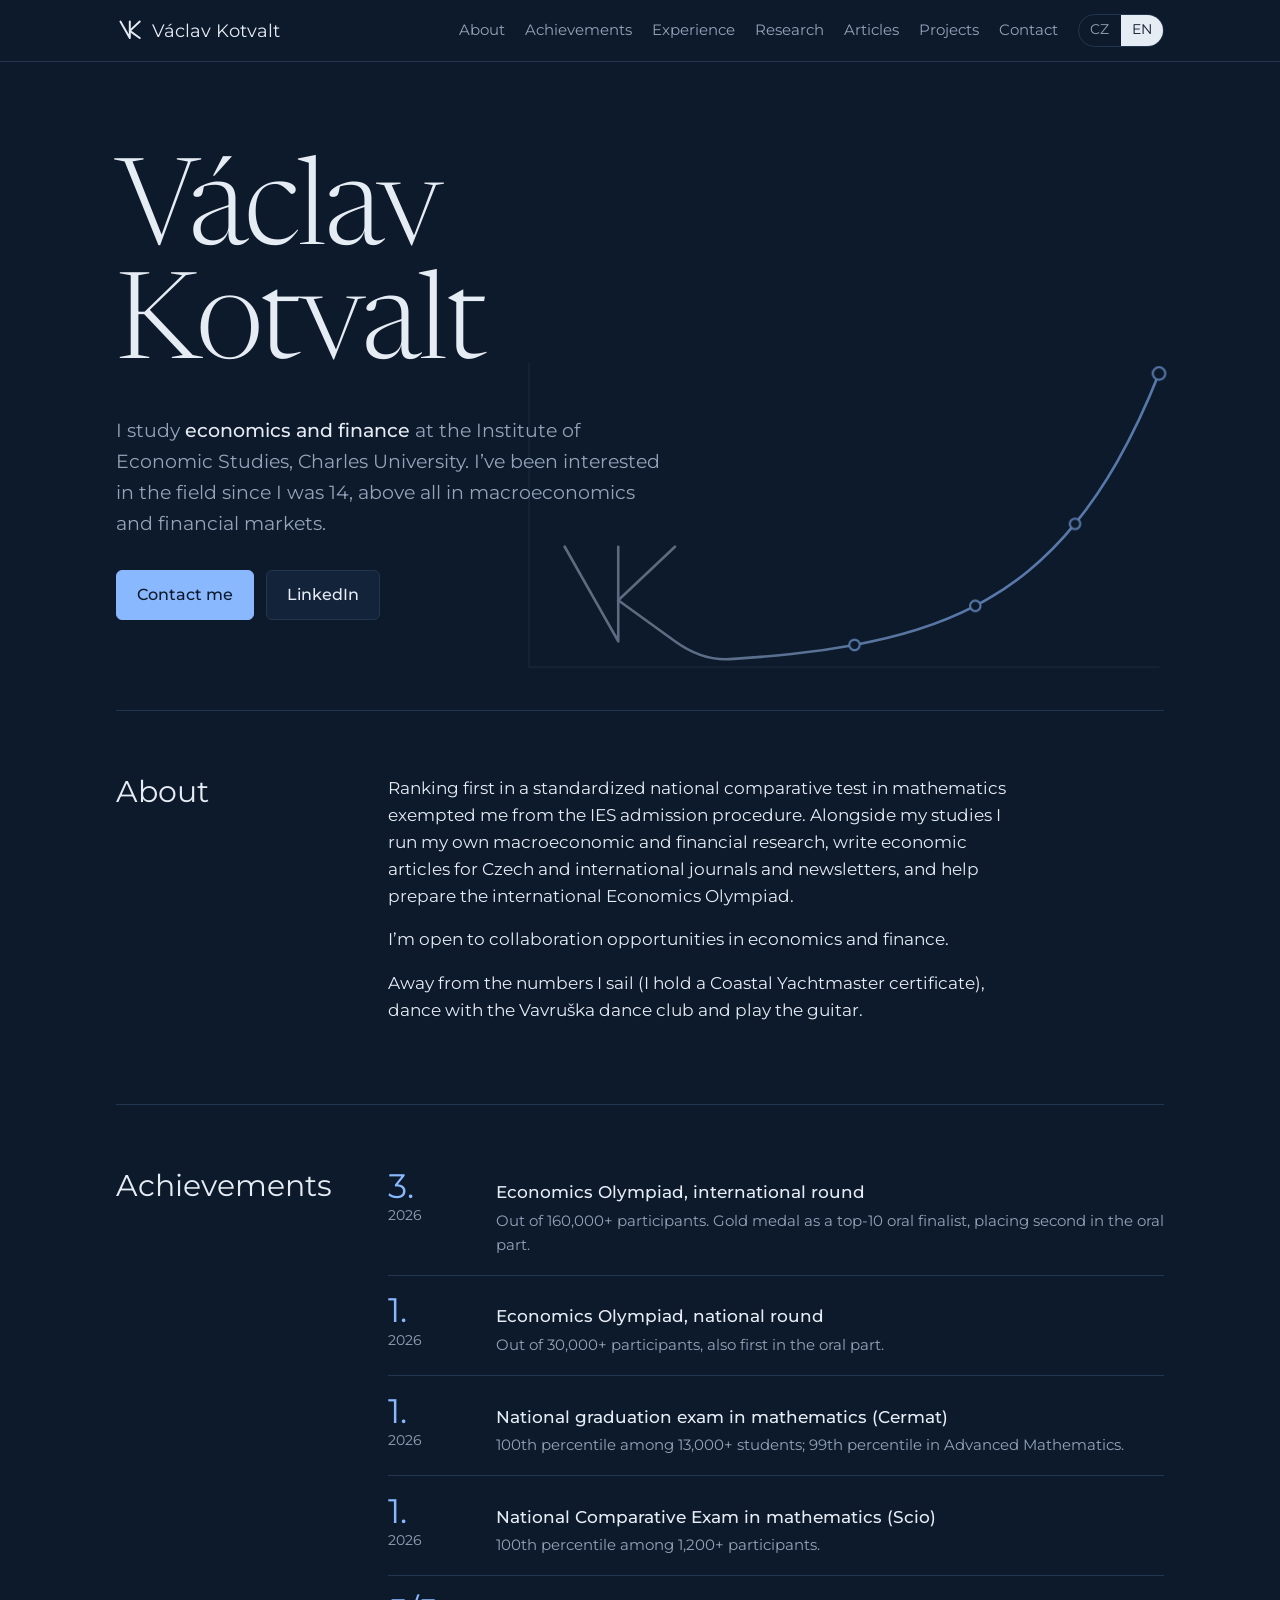
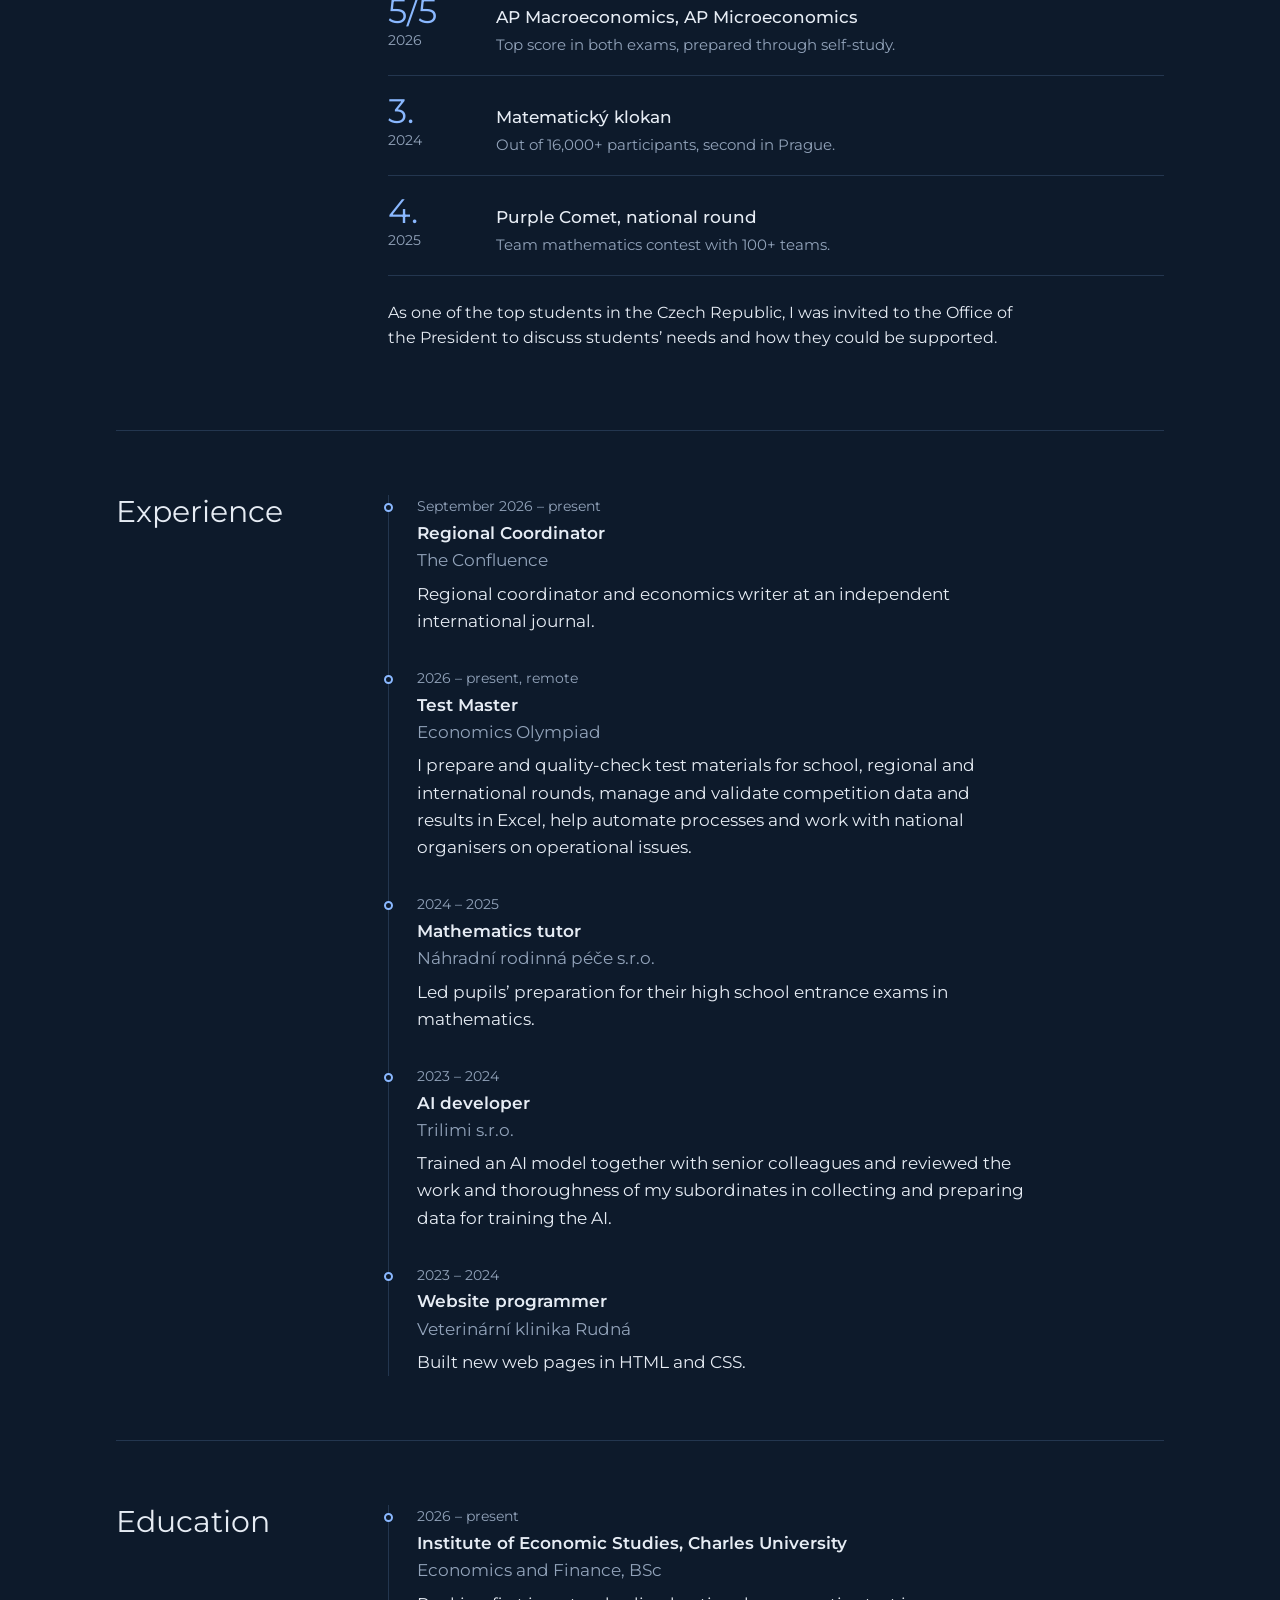
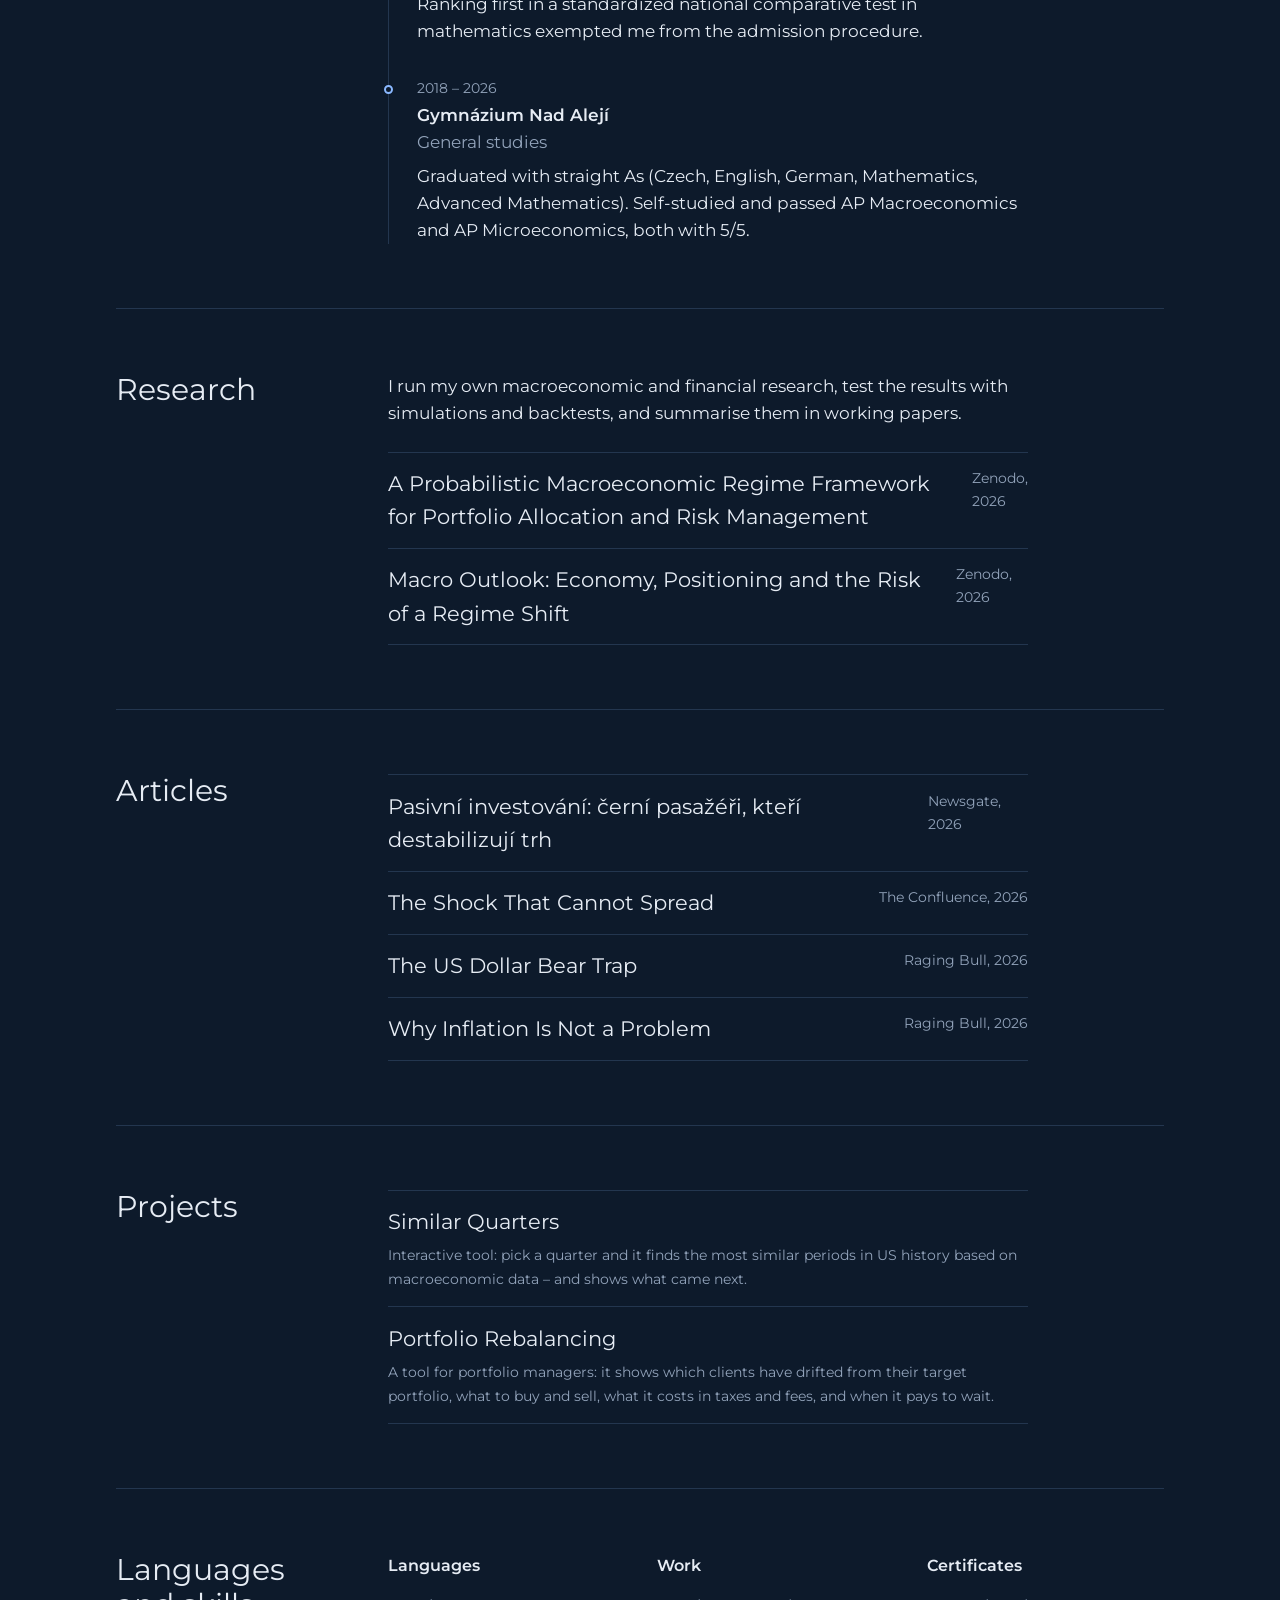
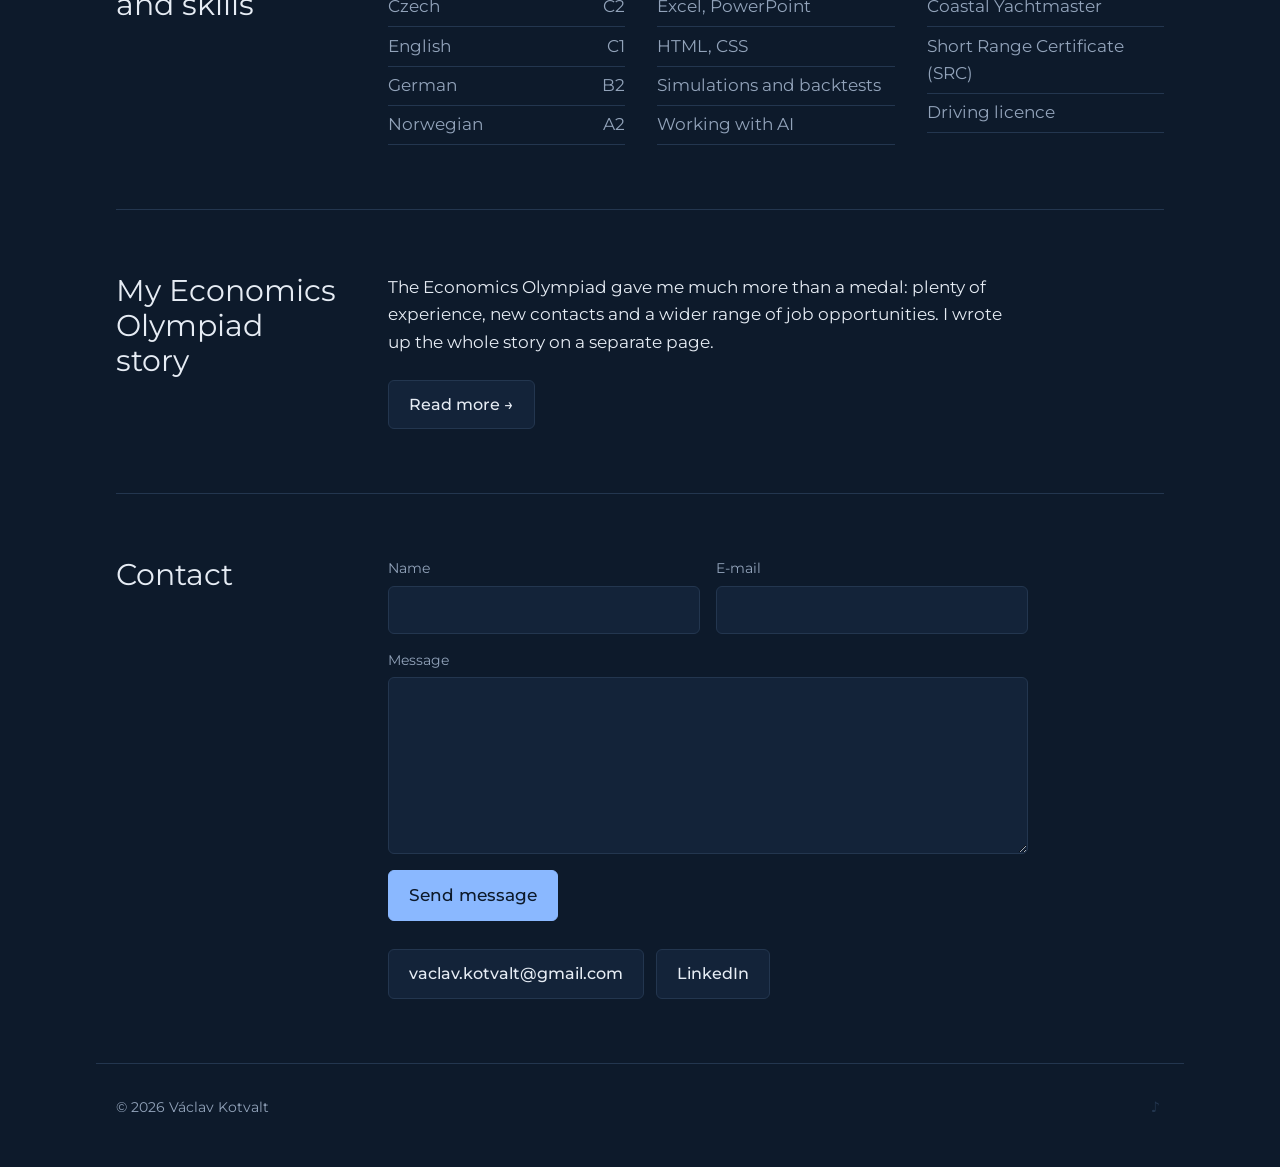
==== index.html @ 1c1028d6 "Kontakt: formulář reaguje i po automatickém vyplnění Skryté pole proti spamu prohlížeč vyplňoval spo" ====
<!DOCTYPE html>
<html lang="cs" data-lang="cs">
<head>
<meta charset="utf-8">
<meta name="viewport" content="width=device-width, initial-scale=1, viewport-fit=cover">
<title>Václav Kotvalt</title>
<meta name="description" content="Václav Kotvalt – student ekonomie a financí na IES FSV UK. Makroekonomie, finanční trhy, výzkum a články.">
<meta name="author" content="Václav Kotvalt">
<meta name="robots" content="index, follow">
<link rel="canonical" href="https://vaclavkotvalt.cz/">
<link rel="icon" href="/favicon.svg" type="image/svg+xml">
<link rel="icon" href="/favicon-32.png" type="image/png" sizes="32x32">
<link rel="icon" href="/favicon-48.png" type="image/png" sizes="48x48">
<link rel="icon" href="/favicon-192.png" type="image/png" sizes="192x192">
<link rel="apple-touch-icon" href="/apple-touch-icon.png">

<!-- Náhled při sdílení odkazu (LinkedIn, Messenger, WhatsApp…) -->
<meta property="og:type" content="profile">
<meta property="og:url" content="https://vaclavkotvalt.cz/">
<meta property="og:title" content="Václav Kotvalt">
<meta property="og:description" content="Student ekonomie a financí na IES FSV UK. Makroekonomie, finanční trhy, výzkum a články.">
<meta property="og:locale" content="cs_CZ">
<meta property="og:locale:alternate" content="en_US">
<meta property="profile:first_name" content="Václav">
<meta property="profile:last_name" content="Kotvalt">
<meta name="twitter:card" content="summary">

<!-- Strukturovaná data pro vyhledávače: kdo je autorem stránky -->
<script type="application/ld+json">
{
  "@context": "https://schema.org",
  "@type": "Person",
  "name": "Václav Kotvalt",
  "url": "https://vaclavkotvalt.cz/",
  "description": "Student of economics and finance at the Institute of Economic Studies, Charles University.",
  "email": "mailto:vaclav.kotvalt@gmail.com",
  "affiliation": {
    "@type": "CollegeOrUniversity",
    "name": "Charles University",
    "department": { "@type": "Organization", "name": "Institute of Economic Studies" }
  },
  "knowsAbout": ["Macroeconomics", "Financial markets", "Economics"],
  "knowsLanguage": ["cs", "en", "de", "no"],
  "sameAs": [
    "https://www.linkedin.com/in/vaclavkotvalt"
  ]
}
</script>
<link rel="preconnect" href="https://fonts.googleapis.com">
<link rel="preconnect" href="https://fonts.gstatic.com" crossorigin>
<link href="https://fonts.googleapis.com/css2?family=Newsreader:opsz,wght@6..72,300;6..72,400&family=Montserrat:wght@300;400;500;600&display=swap" rel="stylesheet">
<style>
  :root {
    /* Písma: velké nadpisy stránek (h1) patkové, veškerý ostatní text Montserrat */
    --font-heading: "Newsreader", Georgia, serif;
    --font-text: "Montserrat", system-ui, -apple-system, "Segoe UI", Roboto, sans-serif;
    --bg: #0d1a2b;
    --surface: #132339;
    --line: #23364f;
    --text: #e6ecf4;
    --muted: #92a3ba;
    --accent: #8ab8ff;
    --accent-ink: #0d1a2b;
    --curve: #8ab8ff;
    color-scheme: dark;
    box-sizing: border-box;
    padding-top: env(safe-area-inset-top, 0px);
    padding-bottom: env(safe-area-inset-bottom, 0px);
  }
  @media (prefers-color-scheme: dark) {
    :root:not([data-theme="light"]) {
      --bg: #0d1a2b; --surface: #132339; --line: #23364f; --text: #e6ecf4;
      --muted: #92a3ba; --accent: #8ab8ff; --accent-ink: #0d1a2b; --curve: #8ab8ff;
      color-scheme: dark;
    }
  }
  :root[data-theme="dark"] {
    --bg: #0d1a2b; --surface: #132339; --line: #23364f; --text: #e6ecf4;
    --muted: #92a3ba; --accent: #8ab8ff; --accent-ink: #0d1a2b; --curve: #8ab8ff;
    color-scheme: dark;
  }
  :root[data-theme="light"] {
    --bg: #f3f6fa; --surface: #ffffff; --line: #d5dde8; --text: #13233a;
    --muted: #55667e; --accent: #1f56c4; --accent-ink: #ffffff; --curve: #1f56c4;
    color-scheme: light;
  }
  *, *::before, *::after { box-sizing: inherit; }
  html { scroll-behavior: smooth; scroll-padding-top: calc(env(safe-area-inset-top, 0px) + 4.5rem); }
  body {
    margin: 0;
    background: var(--bg);
    color: var(--text);
    font-family: var(--font-text);
    font-size: 1.0625rem;
    line-height: 1.6;
    -webkit-font-smoothing: antialiased;
  }
  body::before {
    content: ""; position: fixed; inset: 0 0 auto; height: env(safe-area-inset-top, 0px);
    z-index: 10; background: var(--bg);
  }
  a { color: var(--accent); text-underline-offset: 0.2em; }
  a:focus-visible, button:focus-visible { outline: 2px solid var(--accent); outline-offset: 3px; border-radius: 4px; }
  img, svg { max-width: 100%; }

  /* Jazyk */
  html[data-lang="cs"] .en, html[data-lang="en"] .cs { display: none !important; }

  /* Horní lišta */
  .bar {
    position: sticky; top: env(safe-area-inset-top, 0px); z-index: 5;
    background: var(--bg);
    border-bottom: 1px solid var(--line);
  }
  .bar-in {
    max-width: 68rem; margin: 0 auto; padding: 0.85rem 1.25rem;
    display: flex; align-items: center; justify-content: space-between; gap: 1rem;
  }
  .logo { width: 1.5em; height: 1.5em; flex: none; fill: none; stroke: currentColor; stroke-width: 7; stroke-linecap: round; stroke-linejoin: round; }
  .brand { display: inline-flex; align-items: center; gap: 0.55rem; }
  .mono-name { font-family: var(--font-text); font-size: 1.15rem; color: var(--text); text-decoration: none; }
  .bar nav { display: flex; gap: 1.25rem; align-items: center; }
  .bar nav a { color: var(--muted); text-decoration: none; font-size: 0.95rem; }
  .bar nav a:hover { color: var(--text); }
  .lang {
    display: inline-flex; border: 1px solid var(--line); border-radius: 999px; overflow: hidden;
  }
  .lang button {
    font: inherit; font-size: 0.85rem; padding: 0.3rem 0.7rem; border: 0; cursor: pointer;
    background: transparent; color: var(--muted);
  }
  .lang button[aria-pressed="true"] { background: var(--text); color: var(--bg); }
  @media (max-width: 960px) { .bar nav .navlink { display: none; } } /* jinak se lišta s celým jménem nevejde */

  main { max-width: 68rem; margin: 0 auto; padding: 0 1.25rem; }

  /* Úvod */
  .hero { position: relative; padding: 4.5rem 0 4rem; min-height: 72vh; display: flex; flex-direction: column; justify-content: center; }
  .hero svg.curve {
    position: absolute; right: -1rem; bottom: 2rem; width: min(42rem, 95%); height: auto;
    pointer-events: none; overflow: visible; opacity: 0.6; /* tlumeně, ať graf nepřebíjí text */
  }
  /* Logo VK se vykreslí tah po tahu, spodní noha „K“ pak pokračuje jako stoupající čára grafu */
  .curve path, .curve line { fill: none; stroke-linecap: round; stroke-linejoin: round; }
  .curve .grid { stroke: var(--line); stroke-width: 1; }
  /* mezera 2 (ne 1): jinak by kulaté zakončení nulové čárky ukázalo tečku na konci ještě nenakreslené čáry */
  .curve .mono, .curve .leg, .curve .run { stroke-width: 2.5; stroke-dasharray: 1 2; stroke-dashoffset: 1; }
  .curve .mono, .curve .leg { stroke: var(--muted); }
  .curve .run { stroke: url(#runGrad); }
  .curve .mono { animation: draw 0.9s 0.35s cubic-bezier(.5,0,.3,1) forwards; }
  .curve .leg { animation: draw 0.45s 1.05s cubic-bezier(.3,0,.4,1) forwards; } /* horní noha o kousek dřív než spodní */
  /* spodní noha K a čára grafu jsou jedna cesta kreslená stálou rychlostí */
  .curve .run { animation: draw 3.8s 1.4s linear forwards; }
  .curve .grid { opacity: 0; animation: fade 0.8s 0.1s ease forwards; }
  .curve circle { fill: var(--bg); stroke: var(--curve); stroke-width: 2; }
  .curve .pt { opacity: 0; animation: fade 0.4s forwards; }
  @keyframes draw { to { stroke-dashoffset: 0; } }
  @keyframes fade { to { opacity: 1; } }
  @media (max-width: 640px) {
    /* na telefonu pod tlačítka, ne za text */
    .hero svg.curve { position: relative; right: auto; bottom: auto; order: 1; width: 100%; margin-top: 2rem; }
  }
  @media (prefers-reduced-motion: reduce) {
    .curve .mono, .curve .leg, .curve .run { animation: none; stroke-dashoffset: 0; }
    .curve .grid, .curve .pt { animation: none; opacity: 1; }
    html { scroll-behavior: auto; }
  }
  h1 {
    position: relative;
    font-family: var(--font-heading); font-weight: 300;
    font-size: clamp(3.2rem, 11vw, 7.5rem); line-height: 0.95; letter-spacing: -0.02em;
    margin: 0 0 1.75rem;
  }
  .lead { position: relative; max-width: 34rem; font-size: 1.2rem; color: var(--muted); margin: 0 0 2rem; }
  .lead strong { color: var(--text); font-weight: 500; }
  .actions { position: relative; display: flex; flex-wrap: wrap; gap: 0.75rem; }
  .btn {
    display: inline-block; padding: 0.7rem 1.25rem; border-radius: 6px; text-decoration: none;
    font-weight: 500; font-size: 0.98rem; border: 1px solid var(--line); color: var(--text); background: var(--surface);
  }
  .btn.primary { background: var(--accent); color: var(--accent-ink); border-color: var(--accent); }

  /* Sekce */
  section.block { padding: 4rem 0; border-top: 1px solid var(--line); display: grid; gap: 1.5rem 3rem; grid-template-columns: 1fr; }
  @media (min-width: 860px) { section.block { grid-template-columns: 14rem 1fr; } }
  h2 { font-family: var(--font-text); font-weight: 400; font-size: 1.9rem; line-height: 1.15; margin: 0; }
  .prose { max-width: 40rem; }
  .prose p { margin: 0 0 1rem; }

  /* Úspěchy */
  .wins { list-style: none; margin: 0; padding: 0; }
  .wins li {
    display: grid; grid-template-columns: 5.5rem 1fr; gap: 1.25rem; padding: 1.1rem 0;
    border-bottom: 1px solid var(--line); align-items: baseline;
  }
  .wins li:first-child { padding-top: 0; }
  .place { font-family: var(--font-text); font-size: 2.1rem; line-height: 1; color: var(--accent); }
  .place small { font-size: 0.9rem; color: var(--muted); font-family: var(--font-text); display: block; margin-top: 0.35rem; }
  .what { font-weight: 500; }
  a.eo-link { color: inherit; text-decoration: none; }
  a.eo-link:hover { color: var(--accent); }
  .detail { color: var(--muted); font-size: 0.95rem; margin-top: 0.15rem; }
  .note { margin-top: 1.5rem; color: var(--text); font-size: 0.98rem; max-width: 40rem; }

  /* Časová osa */
  .timeline { list-style: none; margin: 0; padding: 0; }
  .timeline li { position: relative; padding: 0 0 2rem 1.75rem; border-left: 1px solid var(--line); }
  .timeline li:last-child { padding-bottom: 0; }
  .timeline li::before {
    content: ""; position: absolute; left: -5px; top: 0.5rem; width: 9px; height: 9px; border-radius: 50%;
    background: var(--bg); border: 2px solid var(--accent);
  }
  .when { font-size: 0.9rem; color: var(--muted); }
  .role { font-weight: 600; margin: 0.1rem 0 0; }
  .org { color: var(--muted); margin: 0 0 0.4rem; }
  .timeline p.desc { margin: 0; max-width: 38rem; }

  /* Dovednosti */
  .cols { display: grid; gap: 2rem; grid-template-columns: repeat(auto-fit, minmax(14rem, 1fr)); }
  .cols h3 { font-size: 1rem; font-weight: 600; margin: 0 0 0.6rem; }
  .cols ul { list-style: none; margin: 0; padding: 0; }
  .cols li { padding: 0.35rem 0; border-bottom: 1px solid var(--line); display: flex; justify-content: space-between; gap: 1rem; }
  .cols li span:last-child { color: var(--muted); }

  /* Výzkum */
  .papers { list-style: none; margin: 0; padding: 0; max-width: 40rem; }
  .papers li { display: flex; justify-content: space-between; gap: 1rem; padding: 0.9rem 0; border-bottom: 1px solid var(--line); }
  .papers li:first-child { border-top: 1px solid var(--line); }
  .papers a { font-family: var(--font-text); font-size: 1.3rem; text-decoration: none; color: var(--text); }
  .papers a:hover { color: var(--accent); text-decoration: underline; }
  .papers li span:last-child { color: var(--muted); font-size: 0.9rem; }
  .papers li.proj { flex-direction: column; gap: 0.3rem; }
  .papers li.proj a span { color: inherit; font-size: inherit; }
  .papers .desc { margin: 0; color: var(--muted); font-size: 0.95rem; }

  /* Kontakt */
  .contact-big {
    font-family: var(--font-text); font-weight: 300;
    font-size: clamp(1.6rem, 6vw, 3rem); line-height: 1.1; margin: 0 0 1.5rem; word-break: break-word;
  }
  .contact-big a { color: var(--text); text-decoration-color: var(--accent); text-decoration-thickness: 2px; }
  .contact-form { max-width: 40rem; display: grid; gap: 1rem; margin: 0 0 1.75rem; }
  .contact-form .row2 { display: grid; gap: 1rem; grid-template-columns: 1fr; }
  @media (min-width: 640px) { .contact-form .row2 { grid-template-columns: 1fr 1fr; } }
  .contact-form label { display: flex; flex-direction: column; gap: 0.35rem; }
  .contact-form .lbl { font-size: 0.85rem; color: var(--muted); }
  .contact-form input, .contact-form textarea {
    font: inherit; font-size: 1rem; color: var(--text); background: var(--surface);
    border: 1px solid var(--line); border-radius: 6px; padding: 0.65rem 0.75rem; width: 100%;
    transition: border-color 0.2s ease;
  }
  .contact-form textarea { resize: vertical; min-height: 8rem; }
  .contact-form input:focus, .contact-form textarea:focus { outline: none; border-color: var(--accent); }
  .contact-form button { font: inherit; font-weight: 500; cursor: pointer; }
  .contact-form button:disabled { opacity: 0.6; cursor: default; }
  .form-foot { display: flex; flex-wrap: wrap; align-items: center; gap: 1rem; }
  .form-status { margin: 0; font-size: 0.95rem; color: var(--muted); }
  .form-status.ok { color: #7fd1a8; }
  .form-status.err { color: #f0a3a3; }
  .form-status a { color: inherit; }
  footer { max-width: 68rem; margin: 0 auto; padding: 2rem 1.25rem 3rem; color: var(--muted); font-size: 0.9rem; border-top: 1px solid var(--line); display: flex; justify-content: space-between; }
  /* Nenápadný odkaz na /hudba/ */
  footer .quiet { color: var(--line); text-decoration: none; padding: 0 0.25rem; }
</style>
</head>
<body>

<header class="bar">
  <div class="bar-in">
    <a class="mono-name brand" href="#top"><svg class="logo" viewBox="0 0 100 100" aria-hidden="true"><path d="M16 20 L50 80 L50 20"/><path d="M86 20 L50 54 L86 80"/></svg><span>Václav Kotvalt</span></a>
    <nav aria-label="Navigace">
      <a class="navlink" href="#o-mne"><span class="cs">O mně</span><span class="en">About</span></a>
      <a class="navlink" href="#uspechy"><span class="cs">Úspěchy</span><span class="en">Achievements</span></a>
      <a class="navlink" href="#zkusenosti"><span class="cs">Zkušenosti</span><span class="en">Experience</span></a>
      <a class="navlink" href="#vyzkum"><span class="cs">Výzkum</span><span class="en">Research</span></a>
      <a class="navlink" href="#clanky"><span class="cs">Články</span><span class="en">Articles</span></a>
      <a class="navlink" href="#projekty"><span class="cs">Projekty</span><span class="en">Projects</span></a>
      <a class="navlink" href="#kontakt"><span class="cs">Kontakt</span><span class="en">Contact</span></a>
      <div class="lang" role="group" aria-label="Jazyk / Language">
        <button type="button" data-set="cs" aria-pressed="true">CZ</button>
        <button type="button" data-set="en" aria-pressed="false">EN</button>
      </div>
    </nav>
  </div>
</header>

<main id="top">
  <section class="hero">
    <svg class="curve" viewBox="0 0 640 320" aria-hidden="true">
      <defs>
        <!-- čára plynule přechází z bílé barvy loga do modré -->
        <linearGradient id="runGrad" gradientUnits="userSpaceOnUse" x1="140" y1="0" x2="440" y2="0">
          <stop offset="0" style="stop-color: var(--muted)"/><stop offset="1" style="stop-color: var(--curve)"/>
        </linearGradient>
      </defs>
      <line class="grid" x1="20" y1="310" x2="620" y2="310"/>
      <line class="grid" x1="20" y1="20" x2="20" y2="310"/>
      <path class="mono" pathLength="1" d="M54 195 L105 285 L105 195"/>
      <path class="leg" pathLength="1" d="M105 246 L159 195"/>
      <path class="run" pathLength="1" d="M105 246 L159 285 C 174.3 296.1, 192.7 303.2, 211.6 302 C 231 300.8, 250.5 299.2, 270 297.1 C 290 295, 310 292.2, 330 288.5 C 350 284.9, 370 280.2, 390 273.9 C 408.3 268, 426.7 260.8, 445 251.3 C 461.7 242.6, 478.3 232.1, 495 218.5 C 510 206.2, 525 191.6, 540 173.2 C 553.3 156.9, 566.7 137.7, 580 114.4 C 593.3 91, 606.7 63.5, 620 30"/>
      <circle class="pt" cx="330" cy="288.5" r="5" style="animation-delay:2.81s"/>
      <circle class="pt" cx="445" cy="251.3" r="5" style="animation-delay:3.52s"/>
      <circle class="pt" cx="540" cy="173.2" r="5" style="animation-delay:4.24s"/>
      <circle class="pt" cx="620" cy="30" r="6" style="animation-delay:5.2s"/>
    </svg>

    <h1>Václav<br>Kotvalt</h1>
    <p class="lead">
      <span class="cs">Studuji <strong>ekonomii a finance</strong> na Institutu ekonomických studií Univerzity Karlovy. O tento obor se zajímám od svých 14 let, zejména o makroekonomii a finanční trhy.</span>
      <span class="en">I study <strong>economics and finance</strong> at the Institute of Economic Studies, Charles University. I’ve been interested in the field since I was 14, above all in macroeconomics and financial markets.</span>
    </p>
    <div class="actions">
      <a class="btn primary" href="#kontakt"><span class="cs">Napište mi</span><span class="en">Contact me</span></a>
      <a class="btn" href="https://www.linkedin.com/in/vaclavkotvalt" target="_blank" rel="noopener">LinkedIn</a>
    </div>
  </section>

  <section class="block" id="o-mne">
    <h2><span class="cs">O mně</span><span class="en">About</span></h2>
    <div class="prose">
      <p class="cs">Díky prvnímu místu ve standardizovaném srovnávacím testu z matematiky mi bylo na IES upuštěno od přijímacího řízení. Vedle studia dělám vlastní makroekonomický a finanční výzkum, píšu odborné články do českých i zahraničních časopisů a newsletterů a pomáhám připravovat mezinárodní Ekonomickou olympiádu.</p>
      <p class="cs">Jsem otevřený nabídkám spolupráce v oblasti ekonomie a financí.</p>
      <p class="cs">Mimo čísla jachtařím (mám kapitánský průkaz Coastal Yachtmaster), tancuji v tanečním klubu Vavruška a hraji na kytaru.</p>
      <p class="en">Ranking first in a standardized national comparative test in mathematics exempted me from the IES admission procedure. Alongside my studies I run my own macroeconomic and financial research, write economic articles for Czech and international journals and newsletters, and help prepare the international Economics Olympiad.</p>
      <p class="en">I’m open to collaboration opportunities in economics and finance.</p>
      <p class="en">Away from the numbers I sail (I hold a Coastal Yachtmaster certificate), dance with the Vavruška dance club and play the guitar.</p>
    </div>
  </section>

  <section class="block" id="uspechy">
    <h2><span class="cs">Úspěchy</span><span class="en">Achievements</span></h2>
    <div>
      <ul class="wins">
        <li>
          <div class="place">3.<small>2026</small></div>
          <div>
            <div class="what"><a class="eo-link" href="/olympiada/"><span class="cs">Ekonomická olympiáda, mezinárodní kolo</span><span class="en">Economics Olympiad, international round</span></a></div>
            <div class="detail"><span class="cs">Z více než 160 000 účastníků. Zlatá medaile mezi deseti nejlepšími v ústní části, kde jsem skončil druhý.</span><span class="en">Out of 160,000+ participants. Gold medal as a top-10 oral finalist, placing second in the oral part.</span></div>
          </div>
        </li>
        <li>
          <div class="place">1.<small>2026</small></div>
          <div>
            <div class="what"><a class="eo-link" href="/olympiada/"><span class="cs">Ekonomická olympiáda, národní kolo</span><span class="en">Economics Olympiad, national round</span></a></div>
            <div class="detail"><span class="cs">Z více než 30 000 účastníků, první místo i v ústní části.</span><span class="en">Out of 30,000+ participants, also first in the oral part.</span></div>
          </div>
        </li>
        <li>
          <div class="place">1.<small>2026</small></div>
          <div>
            <div class="what"><span class="cs">Maturita z matematiky (Cermat)</span><span class="en">National graduation exam in mathematics (Cermat)</span></div>
            <div class="detail"><span class="cs">100. percentil z více než 13 000 maturantů. Z Matematiky+ 99. percentil.</span><span class="en">100th percentile among 13,000+ students; 99th percentile in Advanced Mathematics.</span></div>
          </div>
        </li>
        <li>
          <div class="place">1.<small>2026</small></div>
          <div>
            <div class="what"><span class="cs">Národní srovnávací zkouška z matematiky (Scio)</span><span class="en">National Comparative Exam in mathematics (Scio)</span></div>
            <div class="detail"><span class="cs">100. percentil z více než 1 200 účastníků.</span><span class="en">100th percentile among 1,200+ participants.</span></div>
          </div>
        </li>
        <li>
          <div class="place">5/5<small>2026</small></div>
          <div>
            <div class="what">AP Macroeconomics, AP Microeconomics</div>
            <div class="detail"><span class="cs">Obě zkoušky s nejvyšším hodnocením, připravoval jsem se samostudiem.</span><span class="en">Top score in both exams, prepared through self-study.</span></div>
          </div>
        </li>
        <li>
          <div class="place">3.<small>2024</small></div>
          <div>
            <div class="what">Matematický klokan</div>
            <div class="detail"><span class="cs">Z více než 16 000 účastníků, druhé místo v Praze.</span><span class="en">Out of 16,000+ participants, second in Prague.</span></div>
          </div>
        </li>
        <li>
          <div class="place">4.<small>2025</small></div>
          <div>
            <div class="what"><span class="cs">Purple Comet, národní kolo</span><span class="en">Purple Comet, national round</span></div>
            <div class="detail"><span class="cs">Týmová matematická soutěž, přes 100 týmů.</span><span class="en">Team mathematics contest with 100+ teams.</span></div>
          </div>
        </li>
      </ul>
      <p class="note">
        <span class="cs">Jako jeden z nejlepších studentů v Česku jsem byl pozván do Kanceláře prezidenta republiky na diskusi o potřebách studentů a o tom, jak je podporovat.</span>
        <span class="en">As one of the top students in the Czech Republic, I was invited to the Office of the President to discuss students’ needs and how they could be supported.</span>
      </p>
    </div>
  </section>

  <section class="block" id="zkusenosti">
    <h2><span class="cs">Zkušenosti</span><span class="en">Experience</span></h2>
    <ol class="timeline">
      <li>
        <div class="when"><span class="cs">Září 2026 – dosud</span><span class="en">September 2026 – present</span></div>
        <p class="role">Regional Coordinator</p>
        <p class="org"><a class="eo-link" href="https://www.the-confluence.org/" target="_blank" rel="noopener">The Confluence</a></p>
        <p class="desc"><span class="cs">Regionální koordinátor a autor ekonomických článků v nezávislém mezinárodním časopise.</span><span class="en">Regional coordinator and economics writer at an independent international journal.</span></p>
      </li>
      <li>
        <div class="when"><span class="cs">2026 – dosud, na dálku</span><span class="en">2026 – present, remote</span></div>
        <p class="role"><a class="eo-link" href="/olympiada/">Test Master</a></p>
        <p class="org"><a class="eo-link" href="/olympiada/"><span class="cs">Ekonomická olympiáda</span><span class="en">Economics Olympiad</span></a></p>
        <p class="desc"><span class="cs">Připravuji a kontroluji soutěžní materiály pro školní, regionální i mezinárodní kola, spravuji a ověřuji data a výsledky v Excelu, pomáhám s automatizací procesů a řeším provozní otázky s národními organizátory.</span><span class="en">I prepare and quality-check test materials for school, regional and international rounds, manage and validate competition data and results in Excel, help automate processes and work with national organisers on operational issues.</span></p>
      </li>
      <li>
        <div class="when">2024 – 2025</div>
        <p class="role"><span class="cs">Lektor matematiky</span><span class="en">Mathematics tutor</span></p>
        <p class="org">Náhradní rodinná péče s.r.o.</p>
        <p class="desc"><span class="cs">Vedl jsem přípravu žáků na přijímací zkoušky z matematiky na střední školy.</span><span class="en">Led pupils’ preparation for their high school entrance exams in mathematics.</span></p>
      </li>
      <li>
        <div class="when">2023 – 2024</div>
        <p class="role">AI developer</p>
        <p class="org"><a class="eo-link" href="https://www.limigo.cz/index.html" target="_blank" rel="noopener">Trilimi s.r.o.</a></p>
        <p class="desc"><span class="cs">Trénoval jsem AI model ve spolupráci s odbornými nadřízenými a kontroloval práci a pečlivost podřízených ohledně sbírání a připravování dat k trénování umělé inteligence.</span><span class="en">Trained an AI model together with senior colleagues and reviewed the work and thoroughness of my subordinates in collecting and preparing data for training the AI.</span></p>
      </li>
      <li>
        <div class="when">2023 – 2024</div>
        <p class="role"><span class="cs">Programátor webu</span><span class="en">Website programmer</span></p>
        <p class="org">Veterinární klinika Rudná</p>
        <p class="desc"><span class="cs">Psal jsem nové webové stránky v HTML a CSS.</span><span class="en">Built new web pages in HTML and CSS.</span></p>
      </li>
    </ol>
  </section>

  <section class="block" id="vzdelani">
    <h2><span class="cs">Vzdělání</span><span class="en">Education</span></h2>
    <ol class="timeline">
      <li>
        <div class="when"><span class="cs">2026 – dosud</span><span class="en">2026 – present</span></div>
        <p class="role"><a class="eo-link" href="https://ies.fsv.cuni.cz/" target="_blank" rel="noopener"><span class="cs">Institut ekonomických studií FSV UK</span><span class="en">Institute of Economic Studies, Charles University</span></a></p>
        <p class="org"><span class="cs">Ekonomie a finance, Bc.</span><span class="en">Economics and Finance, BSc</span></p>
        <p class="desc"><span class="cs">Díky prvnímu místu ve standardizovaném srovnávacím testu z matematiky mi bylo upuštěno od přijímacího řízení.</span><span class="en">Ranking first in a standardized national comparative test in mathematics exempted me from the admission procedure.</span></p>
      </li>
      <li>
        <div class="when">2018 – 2026</div>
        <p class="role"><a class="eo-link" href="https://www.alej.cz/" target="_blank" rel="noopener">Gymnázium Nad Alejí</a></p>
        <p class="org"><span class="cs">Všeobecné studium</span><span class="en">General studies</span></p>
        <p class="desc"><span class="cs">Maturita se samými jedničkami (čeština, angličtina, němčina, matematika, Matematika+). Samostudiem složené zkoušky AP Macroeconomics a AP Microeconomics, obě na 5/5.</span><span class="en">Graduated with straight As (Czech, English, German, Mathematics, Advanced Mathematics). Self-studied and passed AP Macroeconomics and AP Microeconomics, both with 5/5.</span></p>
      </li>
    </ol>
  </section>

  <section class="block" id="vyzkum">
    <h2><span class="cs">Výzkum</span><span class="en">Research</span></h2>
    <div>
      <p class="prose" style="margin:0 0 1.5rem"><span class="cs">Dělám vlastní makroekonomický a finanční výzkum, výsledky ověřuji simulacemi a backtesty a shrnuji je do pracovních studií.</span><span class="en">I run my own macroeconomic and financial research, test the results with simulations and backtests, and summarise them in working papers.</span></p>
      <ul class="papers">
        <li><a href="https://doi.org/10.5281/zenodo.21628662" target="_blank" rel="noopener">A Probabilistic Macroeconomic Regime Framework for Portfolio Allocation and Risk Management</a><span>Zenodo, 2026</span></li>
        <li><a href="https://doi.org/10.5281/zenodo.21671048" target="_blank" rel="noopener">Macro Outlook: Economy, Positioning and the Risk of a Regime Shift</a><span>Zenodo, 2026</span></li>
      </ul>
    </div>
  </section>

  <section class="block" id="clanky">
    <h2><span class="cs">Články</span><span class="en">Articles</span></h2>
    <ul class="papers">
      <li><a href="https://newsgate.cz/finance/pasivni-investovani-cerni-pasazeri-kteri-destabilizuji-trh/" target="_blank" rel="noopener">Pasivní investování: černí pasažéři, kteří destabilizují trh</a><span>Newsgate, 2026</span></li>
      <li><a href="https://www.the-confluence.org/articles/the-shock-that-cannot-spread" target="_blank" rel="noopener">The Shock That Cannot Spread</a><span>The Confluence, 2026</span></li>
      <li><a href="https://drive.google.com/file/d/14eDHViwZJs5POhgmKbxBHCwNZpPM1_Ir/view?usp=sharing" target="_blank" rel="noopener">The US Dollar Bear Trap</a><span>Raging Bull, 2026</span></li>
      <li><a href="https://drive.google.com/file/d/1T28sXAGUvWH63hNzpfr8NvCLqeqEF5A_/view?usp=sharing" target="_blank" rel="noopener">Why Inflation Is Not a Problem</a><span>Raging Bull, 2026</span></li>
      <!-- Sem přidej další článek -->
    </ul>
  </section>

  <section class="block" id="projekty">
    <h2><span class="cs">Projekty</span><span class="en">Projects</span></h2>
    <div>
      <ul class="papers">
        <li class="proj">
          <a href="/kvartaly/"><span class="cs">Podobné kvartály</span><span class="en">Similar Quarters</span></a>
          <p class="desc"><span class="cs">Interaktivní nástroj: vyberete čtvrtletí a najde nejpodobnější období v historii USA podle makroekonomických dat – a ukáže, co po nich následovalo.</span><span class="en">Interactive tool: pick a quarter and it finds the most similar periods in US history based on macroeconomic data – and shows what came next.</span></p>
        </li>
        <li class="proj">
          <a href="/rebalancing/"><span class="cs">Rebalancování portfolií</span><span class="en">Portfolio Rebalancing</span></a>
          <p class="desc"><span class="cs">Nástroj pro portfolio manažera: ukáže, kteří klienti se vzdálili od cílového portfolia, co koupit a prodat, kolik to stojí na daních a poplatcích a kdy se vyplatí počkat.</span><span class="en">A tool for portfolio managers: it shows which clients have drifted from their target portfolio, what to buy and sell, what it costs in taxes and fees, and when it pays to wait.</span></p>
        </li>
        <!-- Sem přidej další projekt -->
      </ul>
    </div>
  </section>

  <section class="block" id="dovednosti">
    <h2><span class="cs">Jazyky a dovednosti</span><span class="en">Languages and skills</span></h2>
    <div class="cols">
      <div>
        <h3><span class="cs">Jazyky</span><span class="en">Languages</span></h3>
        <ul>
          <li><span><span class="cs">Čeština</span><span class="en">Czech</span></span><span>C2</span></li>
          <li><span><span class="cs">Angličtina</span><span class="en">English</span></span><span>C1</span></li>
          <li><span><span class="cs">Němčina</span><span class="en">German</span></span><span>B2</span></li>
          <li><span><span class="cs">Norština</span><span class="en">Norwegian</span></span><span>A2</span></li>
        </ul>
      </div>
      <div>
        <h3><span class="cs">Práce</span><span class="en">Work</span></h3>
        <ul>
          <li><span>Excel, PowerPoint</span></li>
          <li><span>HTML, CSS</span></li>
          <li><span><span class="cs">Simulace a backtesty</span><span class="en">Simulations and backtests</span></span></li>
          <li><span><span class="cs">Práce s AI</span><span class="en">Working with AI</span></span></li>
        </ul>
      </div>
      <div>
        <h3><span class="cs">Průkazy</span><span class="en">Certificates</span></h3>
        <ul>
          <li><span>Coastal Yachtmaster</span></li>
          <li><span>Short Range Certificate (SRC)</span></li>
          <li><span><span class="cs">Řidičský průkaz</span><span class="en">Driving licence</span></span></li>
        </ul>
      </div>
    </div>
  </section>

  <section class="block" id="olympiada">
    <h2><span class="cs">Můj příběh s Ekonomickou olympiádou</span><span class="en">My Economics Olympiad story</span></h2>
    <div>
      <p class="prose" style="margin:0 0 1.5rem"><span class="cs">Ekonomická olympiáda mi dala mnohem víc než medaili: spoustu zkušeností, nové kontakty a širší možnost pracovních nabídek. Jak to celé probíhalo, jsem sepsal na samostatné stránce.</span><span class="en">The Economics Olympiad gave me much more than a medal: plenty of experience, new contacts and a wider range of job opportunities. I wrote up the whole story on a separate page.</span></p>
      <div class="actions">
        <a class="btn" href="/olympiada/"><span class="cs">Přečtěte si víc →</span><span class="en">Read more →</span></a>
      </div>
    </div>
  </section>

  <section class="block" id="kontakt">
    <h2><span class="cs">Kontakt</span><span class="en">Contact</span></h2>
    <div>
      <form class="contact-form" id="contactForm" action="https://formsubmit.co/vaclav.kotvalt@gmail.com" method="POST">
        <input type="hidden" name="_subject" value="Zpráva z vaclavkotvalt.cz">
        <input type="hidden" name="_template" value="table">
        <input type="hidden" name="_captcha" value="false">
        <input type="hidden" name="_next" value="https://vaclavkotvalt.cz/#kontakt">
        <input type="text" name="_honey" style="display:none" tabindex="-1" autocomplete="off" aria-hidden="true">
        <div class="row2">
          <label><span class="lbl"><span class="cs">Jméno</span><span class="en">Name</span></span>
            <input type="text" name="name" required autocomplete="name"></label>
          <label><span class="lbl">E-mail</span>
            <input type="email" name="email" required autocomplete="email"></label>
        </div>
        <label><span class="lbl"><span class="cs">Zpráva</span><span class="en">Message</span></span>
          <textarea name="message" rows="6" required></textarea></label>
        <div class="form-foot">
          <button class="btn primary" type="submit"><span class="cs">Odeslat zprávu</span><span class="en">Send message</span></button>
          <p class="form-status" id="formStatus" role="status" aria-live="polite"></p>
        </div>
      </form>
      <div class="actions">
        <a class="btn" href="mailto:vaclav.kotvalt@gmail.com">vaclav.kotvalt@gmail.com</a>
        <a class="btn" href="https://www.linkedin.com/in/vaclavkotvalt" target="_blank" rel="noopener">LinkedIn</a>
      </div>
    </div>
  </section>
</main>
<script>
  // Kontaktní formulář: odeslání přes FormSubmit (AJAX), bez JS funguje jako běžný POST
  (function () {
    var form = document.getElementById('contactForm'), status = document.getElementById('formStatus');
    if (!form || !window.fetch) return;
    function say(cls, cs, en) {
      status.className = 'form-status ' + cls;
      status.innerHTML = '<span class="cs">' + cs + '</span><span class="en">' + en + '</span>';
    }
    form.addEventListener('submit', function (e) {
      e.preventDefault();
      var btn = form.querySelector('button[type="submit"]');
      var data = {};
      new FormData(form).forEach(function (v, k) { data[k] = v; });
      btn.disabled = true;
      say('', 'Odesílám…', 'Sending…');
      fetch('https://formsubmit.co/ajax/vaclav.kotvalt@gmail.com', {
        method: 'POST',
        headers: { 'Content-Type': 'application/json', 'Accept': 'application/json' },
        body: JSON.stringify(data)
      }).then(function (r) { return r.json().then(function (j) { return { ok: r.ok, j: j }; }); })
        .then(function (res) {
          if (!res.ok || String(res.j.success) !== 'true') throw new Error((res.j && res.j.message) || '');
          form.reset();
          say('ok', 'Díky, zpráva odešla. Ozvu se co nejdřív.', 'Thank you, your message has been sent. I’ll get back to you soon.');
        })
        .catch(function (err) {
          if (/activat/i.test(err && err.message)) {
            say('err', 'Formulář ještě čeká na aktivaci. Zkuste to prosím později, nebo mi napište na <a href="mailto:vaclav.kotvalt@gmail.com">vaclav.kotvalt@gmail.com</a>.',
                       'The form is still awaiting activation. Please try again later or email me at <a href="mailto:vaclav.kotvalt@gmail.com">vaclav.kotvalt@gmail.com</a>.');
            return;
          }
          say('err', 'Zprávu se nepodařilo odeslat. Napište mi prosím na <a href="mailto:vaclav.kotvalt@gmail.com">vaclav.kotvalt@gmail.com</a>.',
                     'The message could not be sent. Please email me at <a href="mailto:vaclav.kotvalt@gmail.com">vaclav.kotvalt@gmail.com</a>.');
        })
        .then(function () { btn.disabled = false; });
    });
  })();
</script>

<footer>© 2026 Václav Kotvalt<a class="quiet" href="/hudba/" aria-label="Hudba / Music">♪</a></footer>

<script>
// Návrat na hlavní stránku (odkaz i tlačítko Zpět v prohlížeči) vždy začíná nahoře,
// pokud adresa nemíří na konkrétní sekci (#…)
if ('scrollRestoration' in history) history.scrollRestoration = 'manual';
addEventListener('pageshow', () => { if (!location.hash) window.scrollTo({ top: 0, left: 0, behavior: 'instant' }); });
  (function () {
    var root = document.documentElement;
    var buttons = document.querySelectorAll('.lang button');
    function setLang(l) {
      root.setAttribute('data-lang', l);
      root.setAttribute('lang', l);
      buttons.forEach(function (b) { b.setAttribute('aria-pressed', b.dataset.set === l ? 'true' : 'false'); });
      try { localStorage.setItem('lang', l); } catch (e) {}
    }
    var saved = null;
    try { saved = localStorage.getItem('lang'); } catch (e) {}
    var initial = saved || ((navigator.language || 'cs').toLowerCase().indexOf('cs') === 0 ? 'cs' : 'en');
    setLang(initial);
    buttons.forEach(function (b) { b.addEventListener('click', function () { setLang(b.dataset.set); }); });
  })();
</script>
</body>
</html>
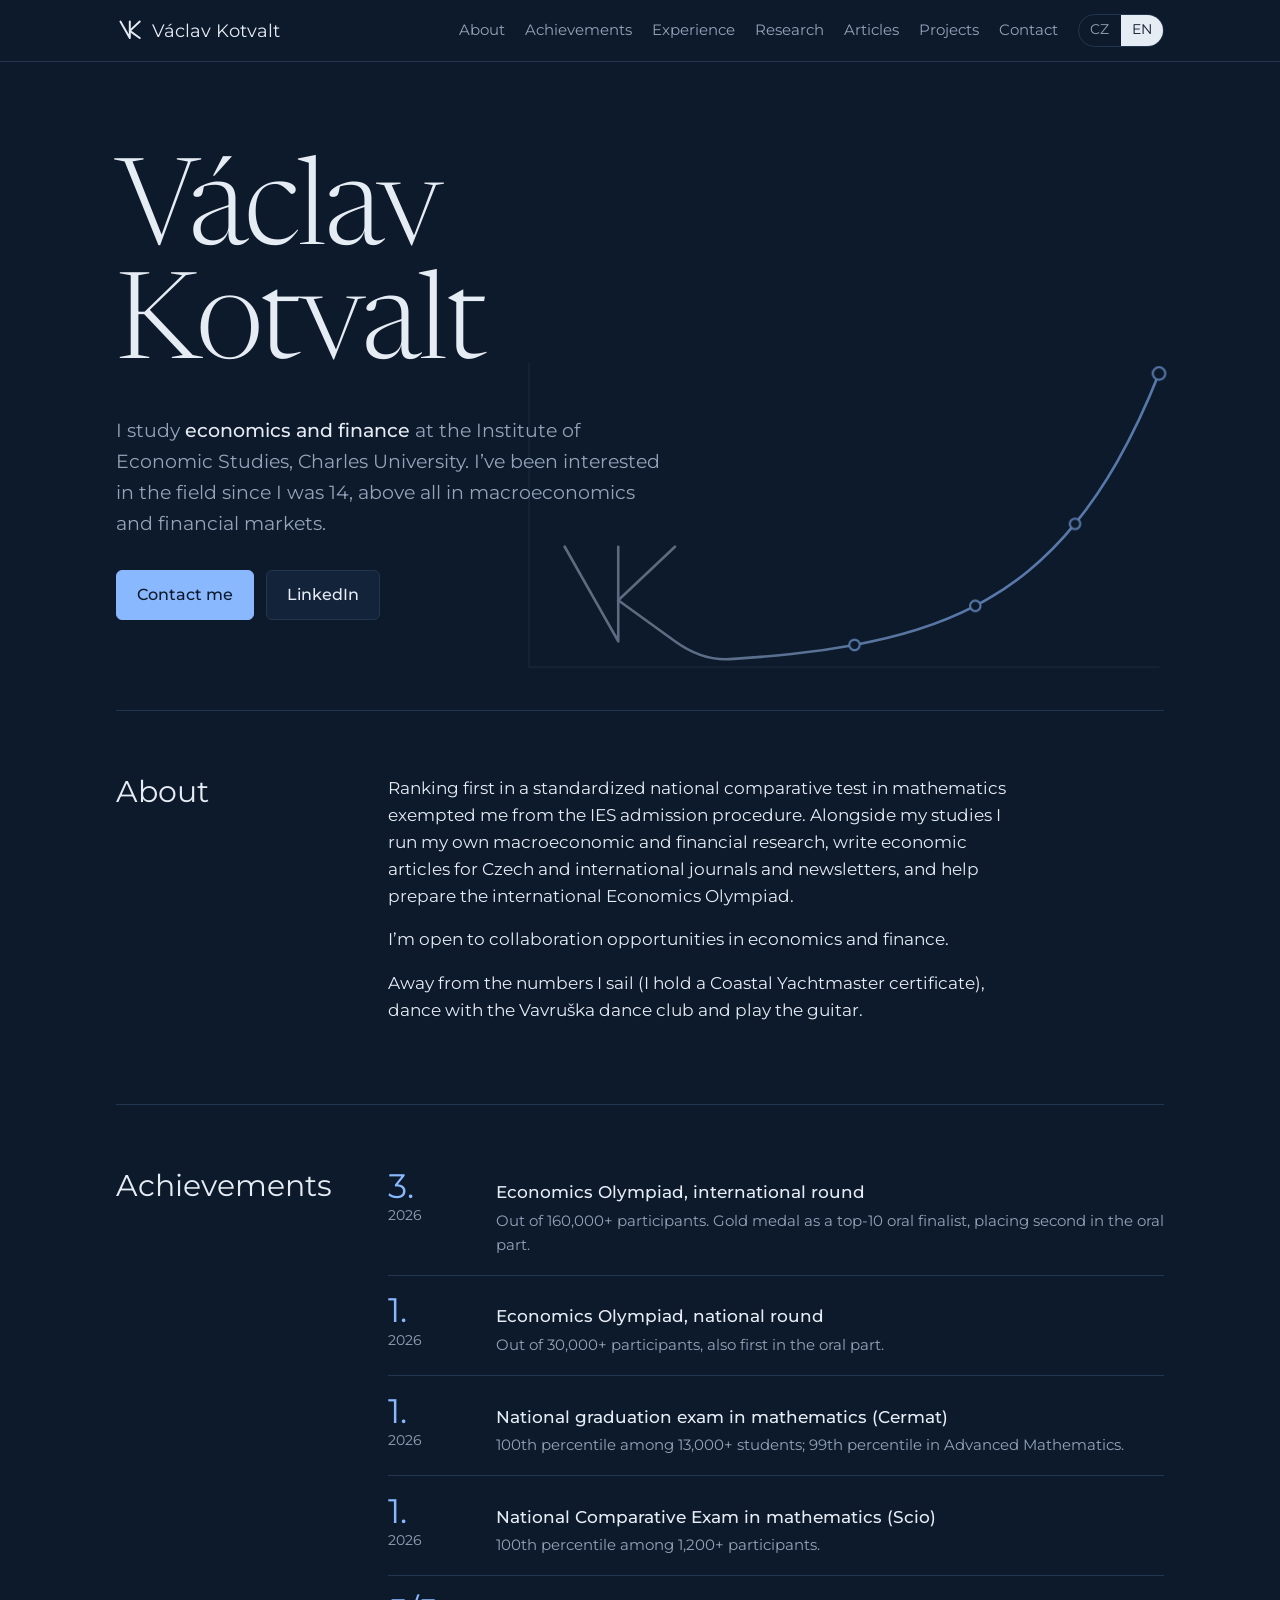
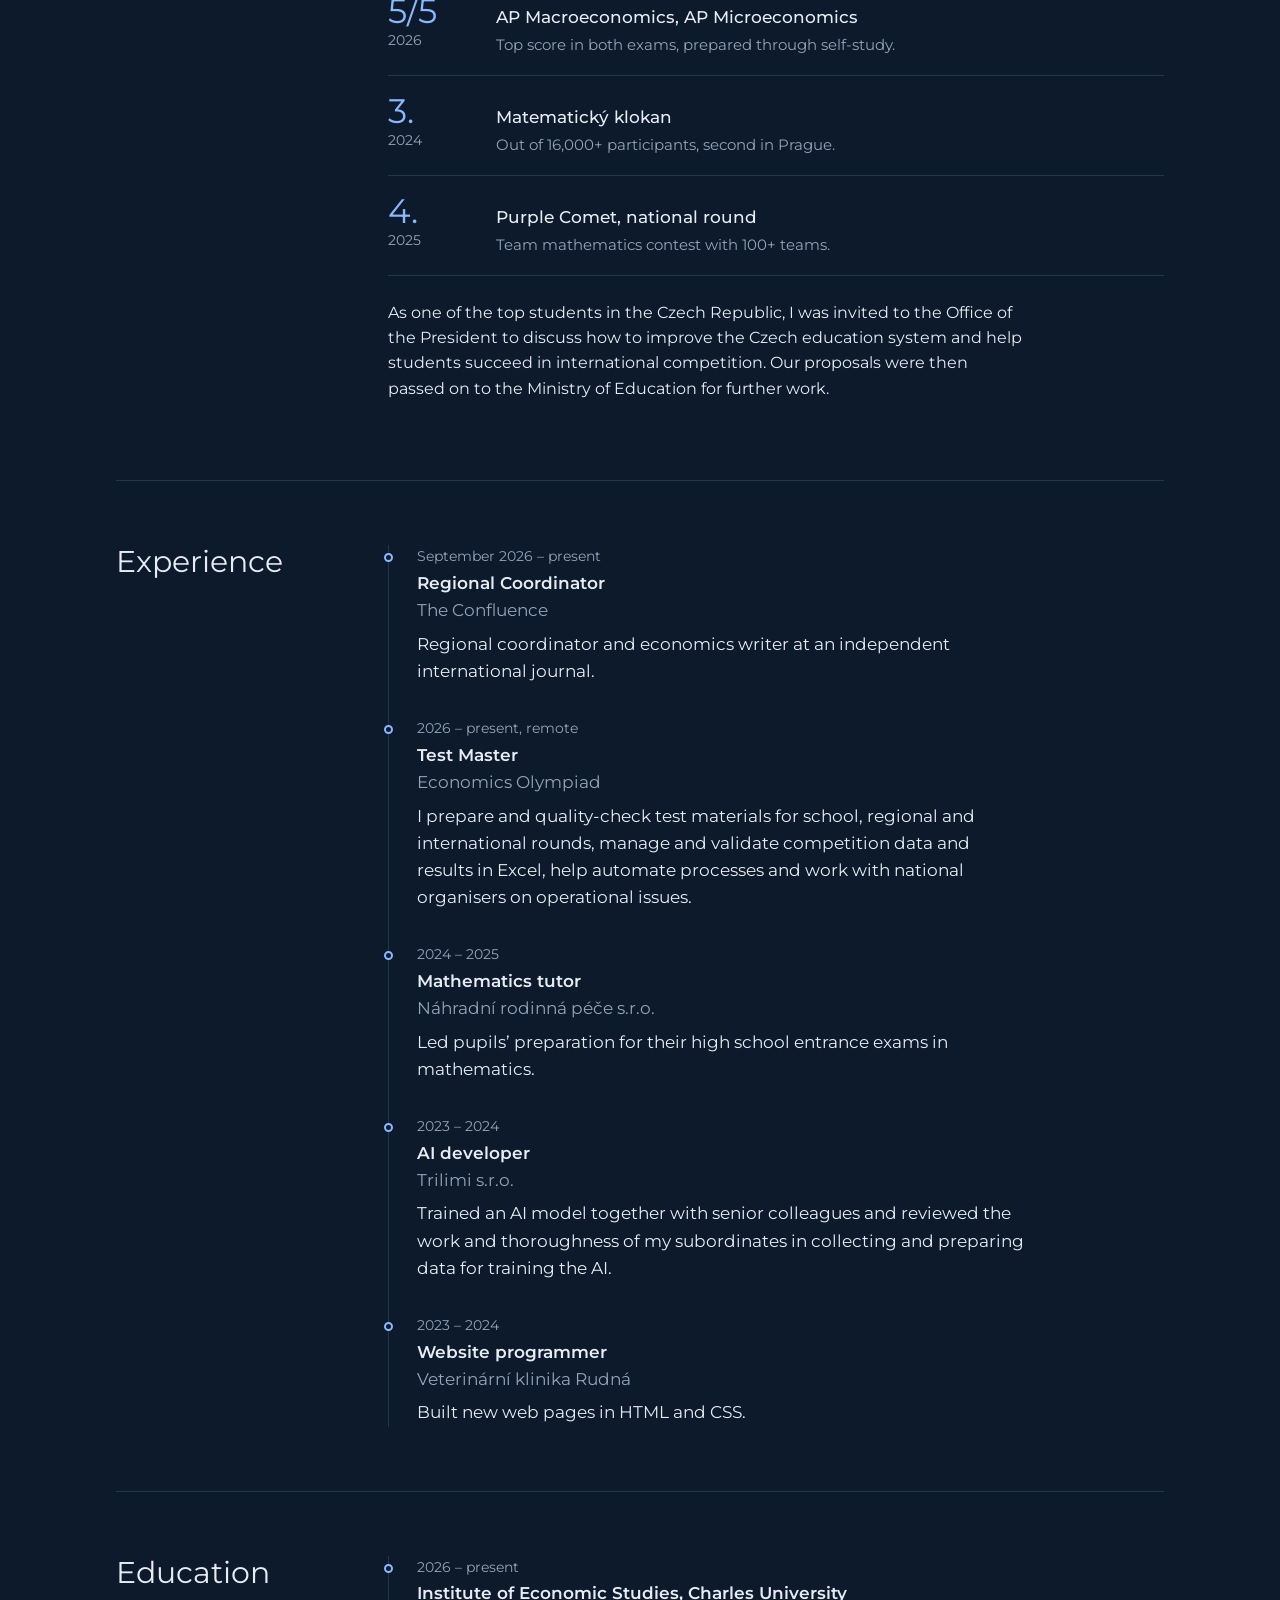
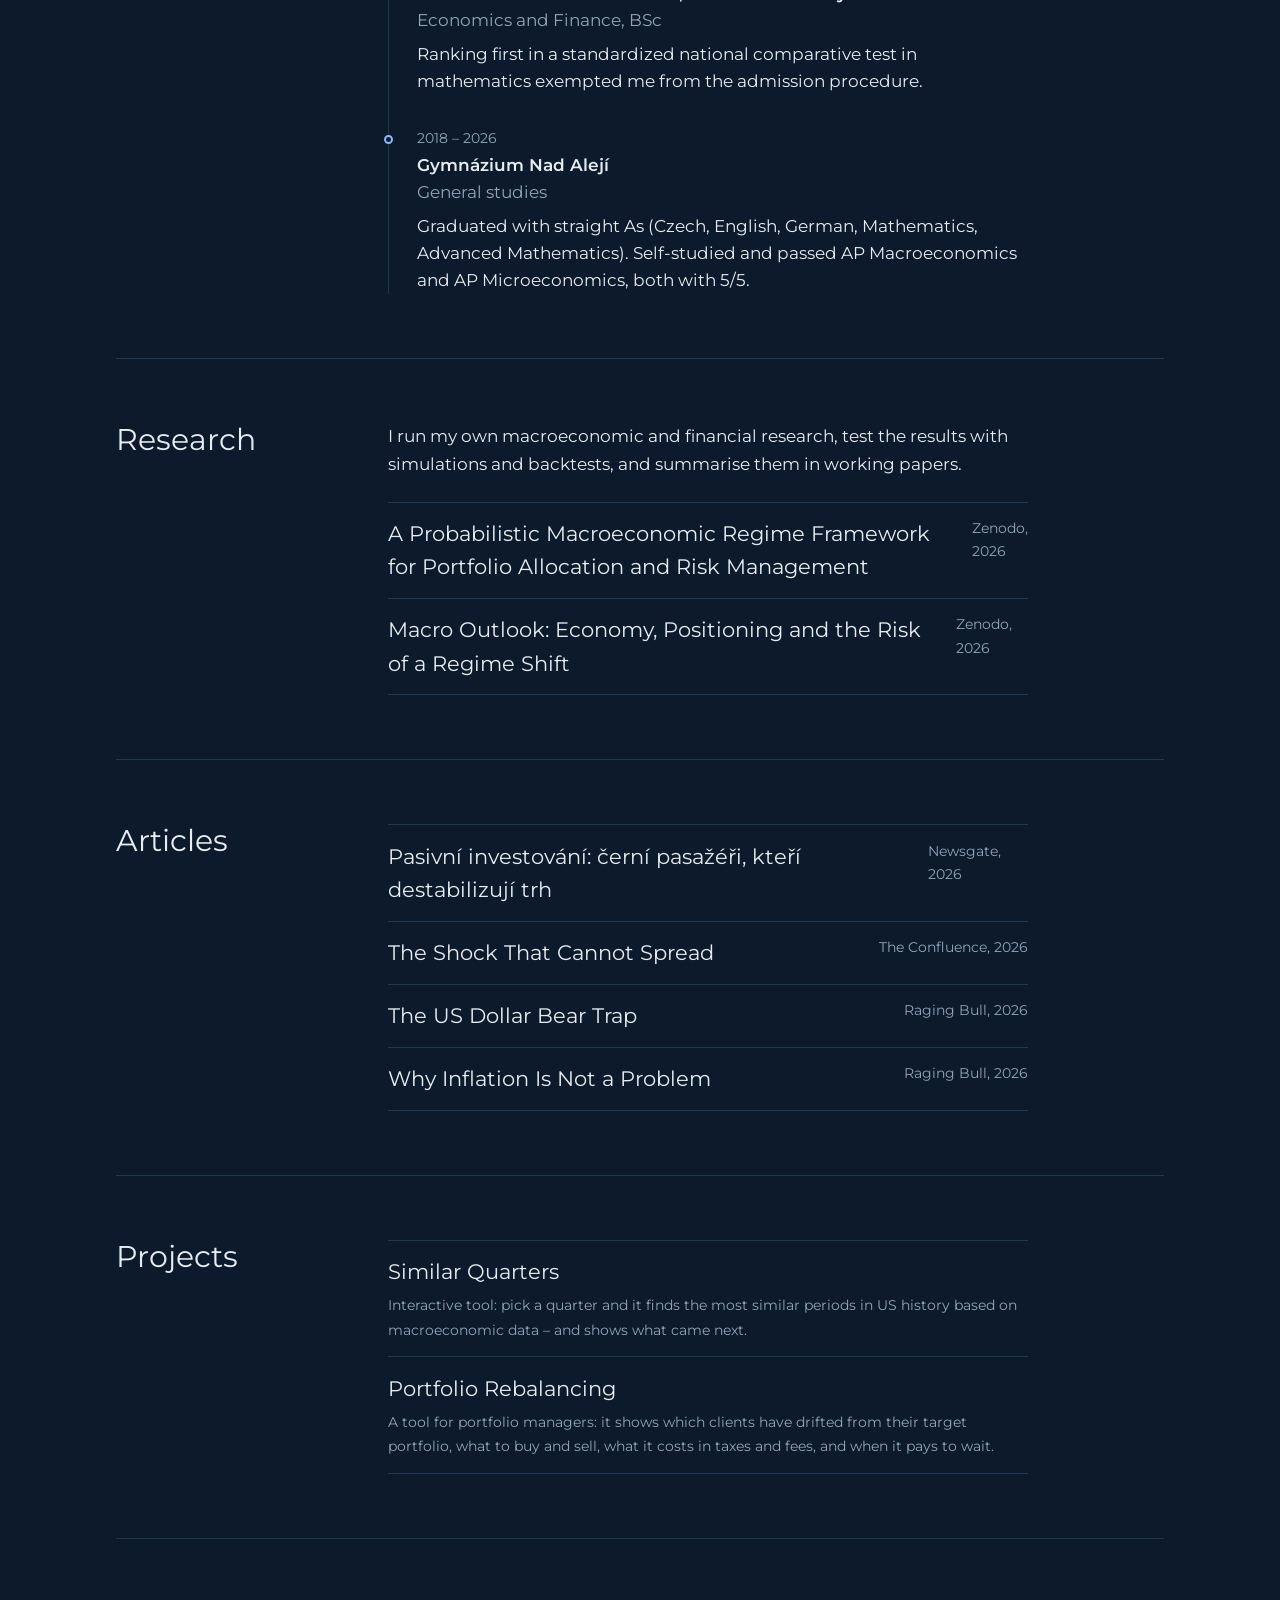
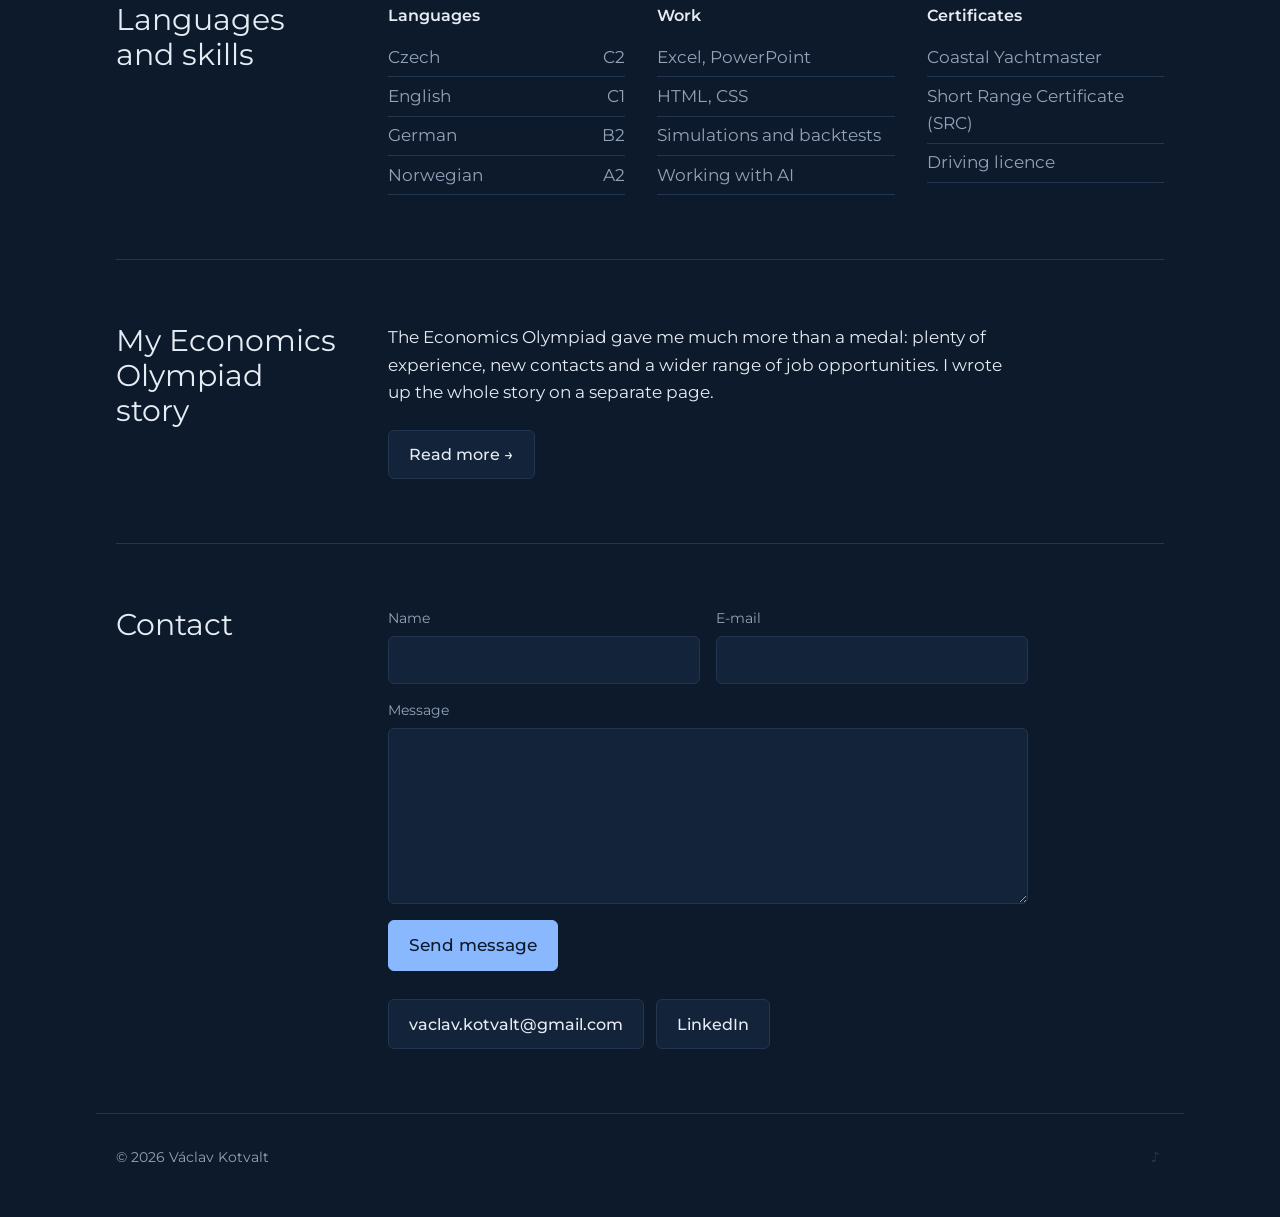
==== commit 0098bb2b: "Úspěchy: popis setkání s prezidentem shodně se stránkou o olympiádě Co-Authored-By: Claude Opus 5.5 " ====
--- a/index.html
+++ b/index.html
@@ -382,8 +382,8 @@
         </li>
       </ul>
       <p class="note">
-        <span class="cs">Jako jeden z nejlepších studentů v Česku jsem byl pozván do Kanceláře prezidenta republiky na diskusi o potřebách studentů a o tom, jak je podporovat.</span>
-        <span class="en">As one of the top students in the Czech Republic, I was invited to the Office of the President to discuss students’ needs and how they could be supported.</span>
+        <span class="cs">Jako jeden z nejlepších studentů v Česku jsem byl pozván do Kanceláře prezidenta republiky na diskusi o tom, jak zlepšit český školský systém a pomoci studentům co nejlépe uspět v mezinárodní konkurenci. Naše návrhy byly následně předány ministerstvu školství k dalšímu zpracování.</span>
+        <span class="en">As one of the top students in the Czech Republic, I was invited to the Office of the President to discuss how to improve the Czech education system and help students succeed in international competition. Our proposals were then passed on to the Ministry of Education for further work.</span>
       </p>
     </div>
   </section>
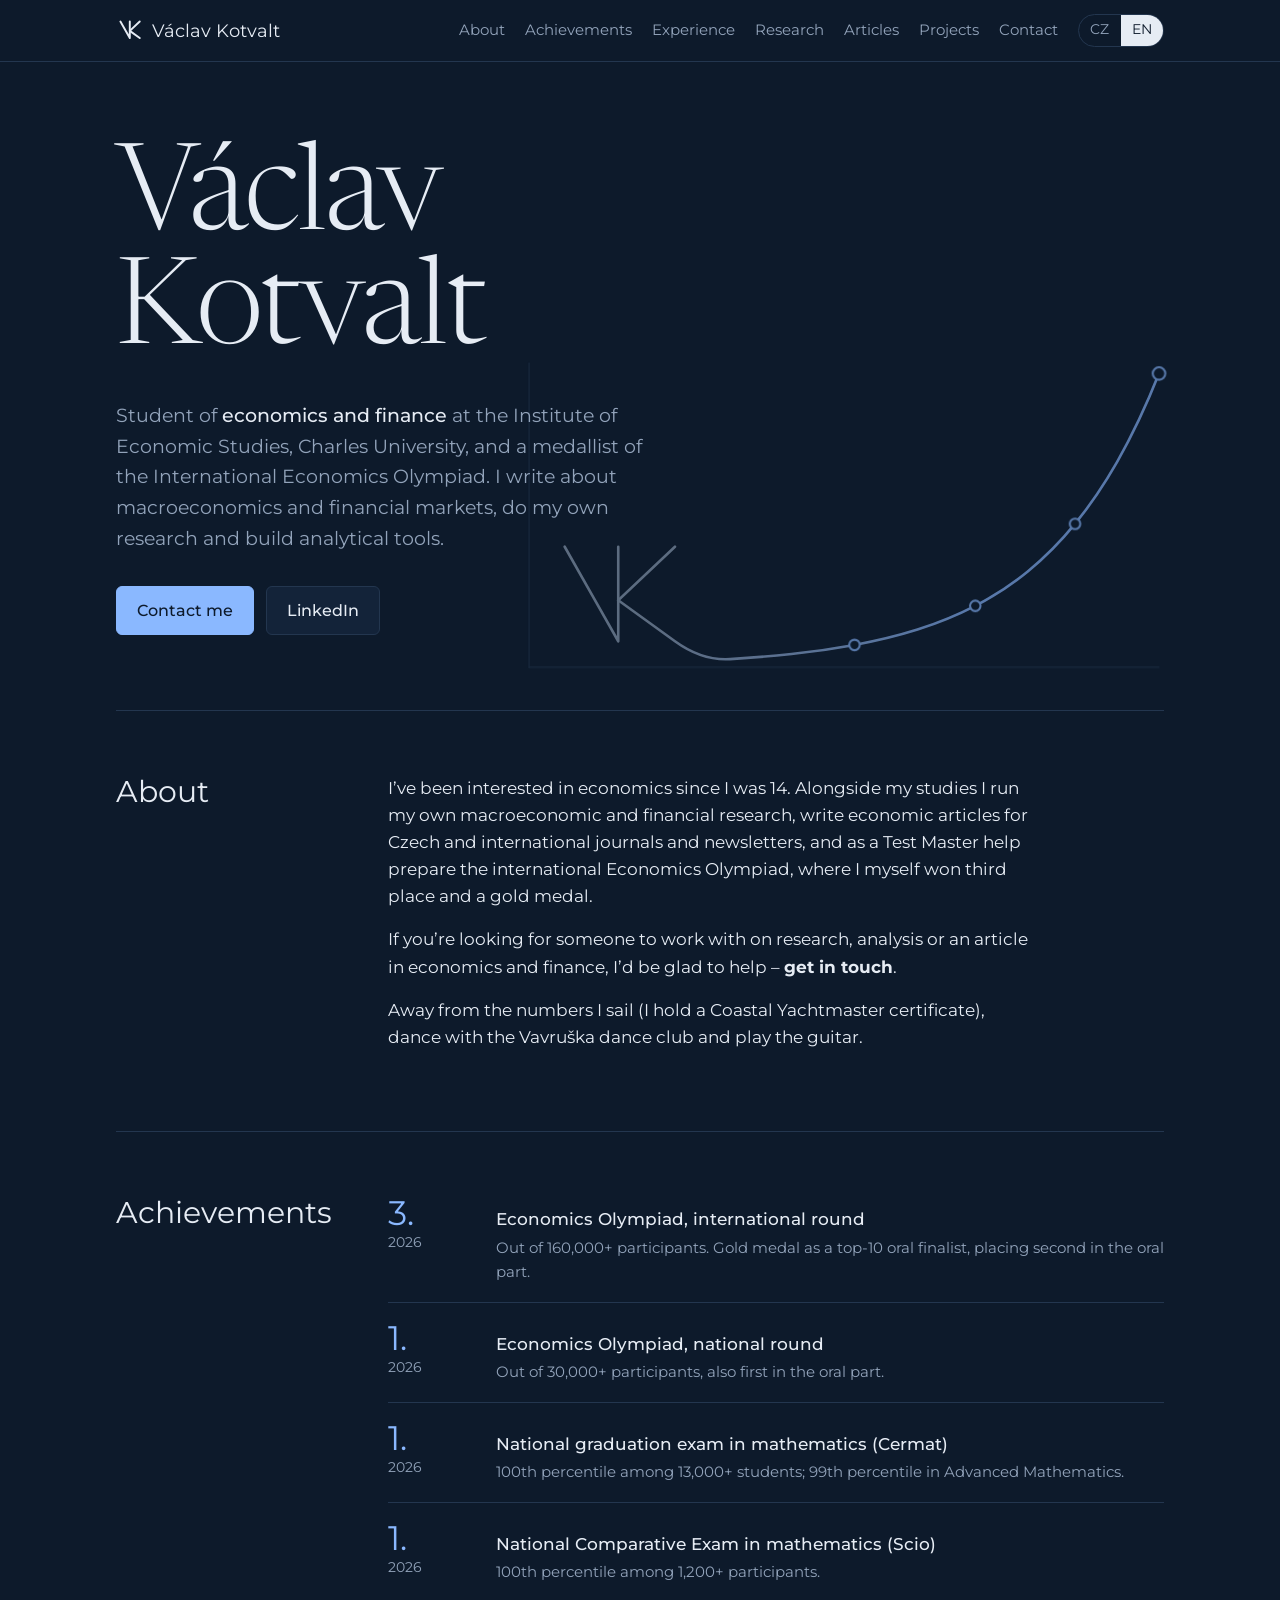
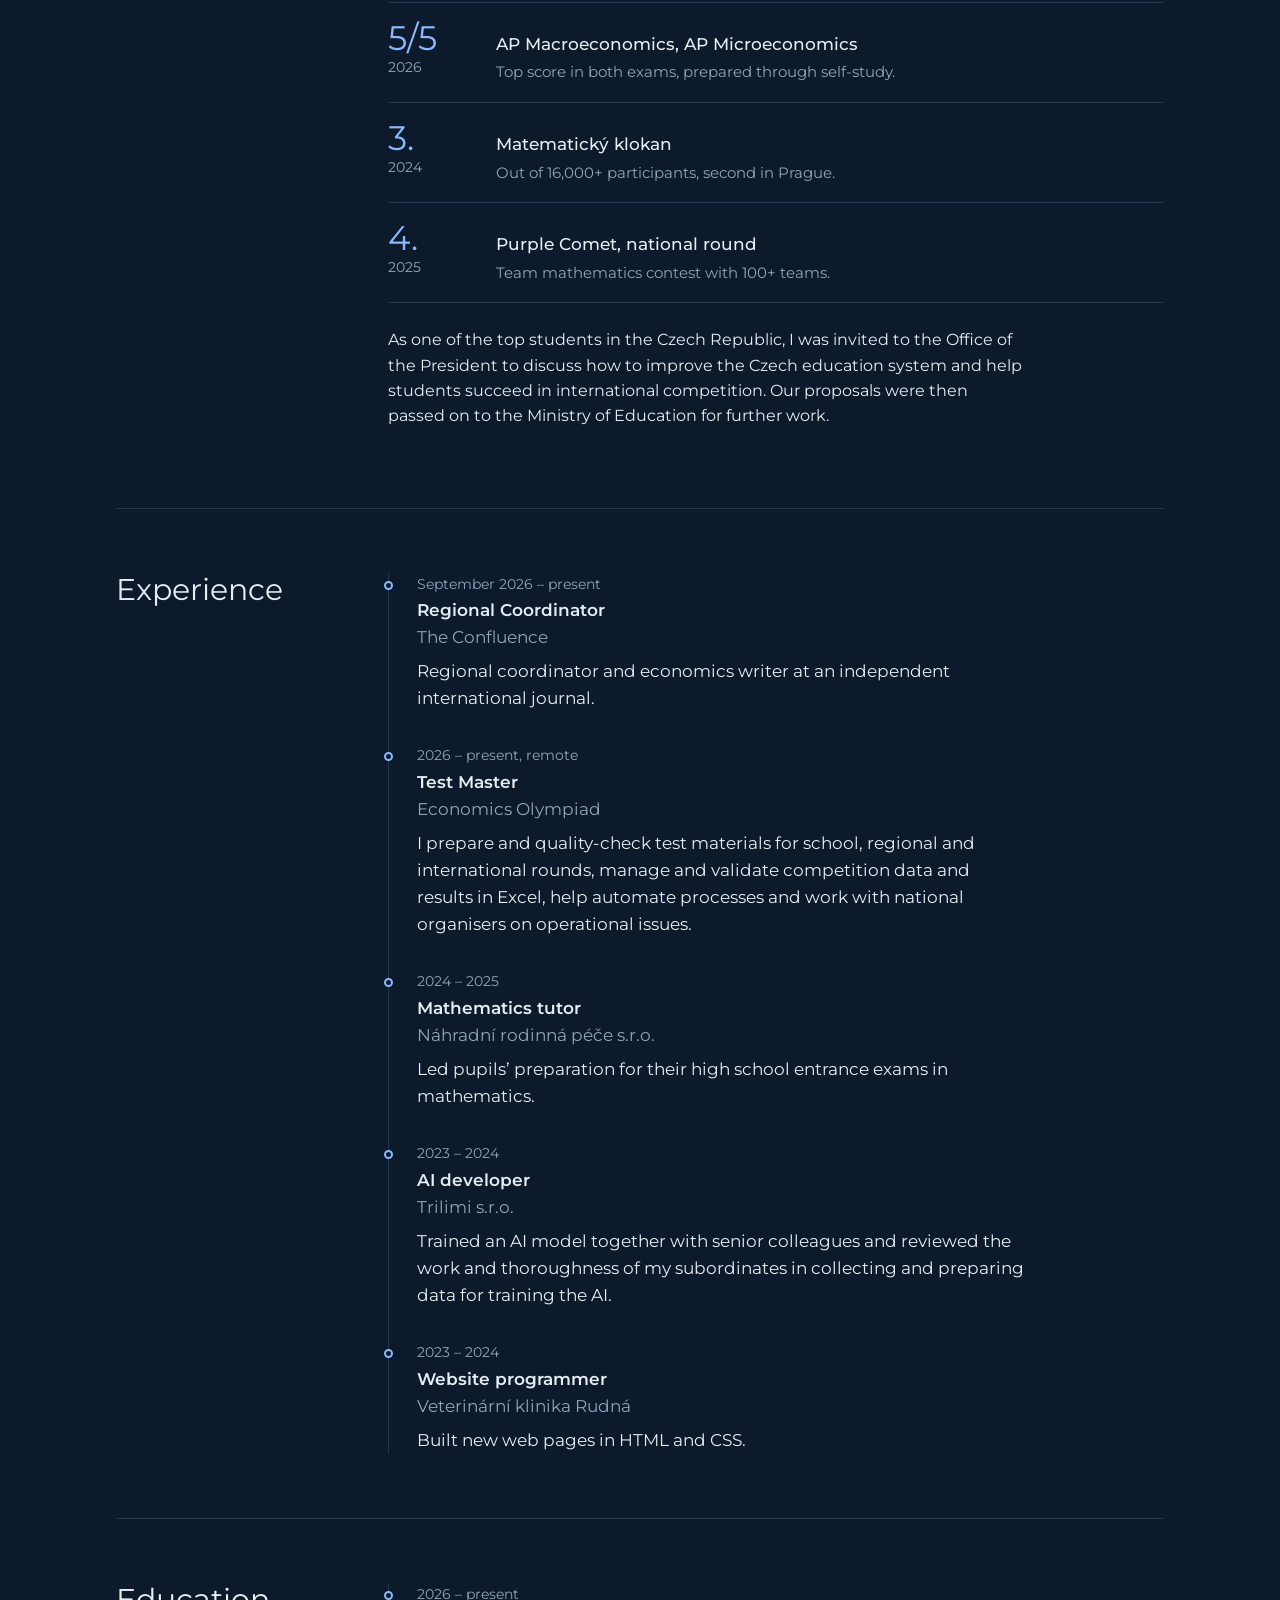
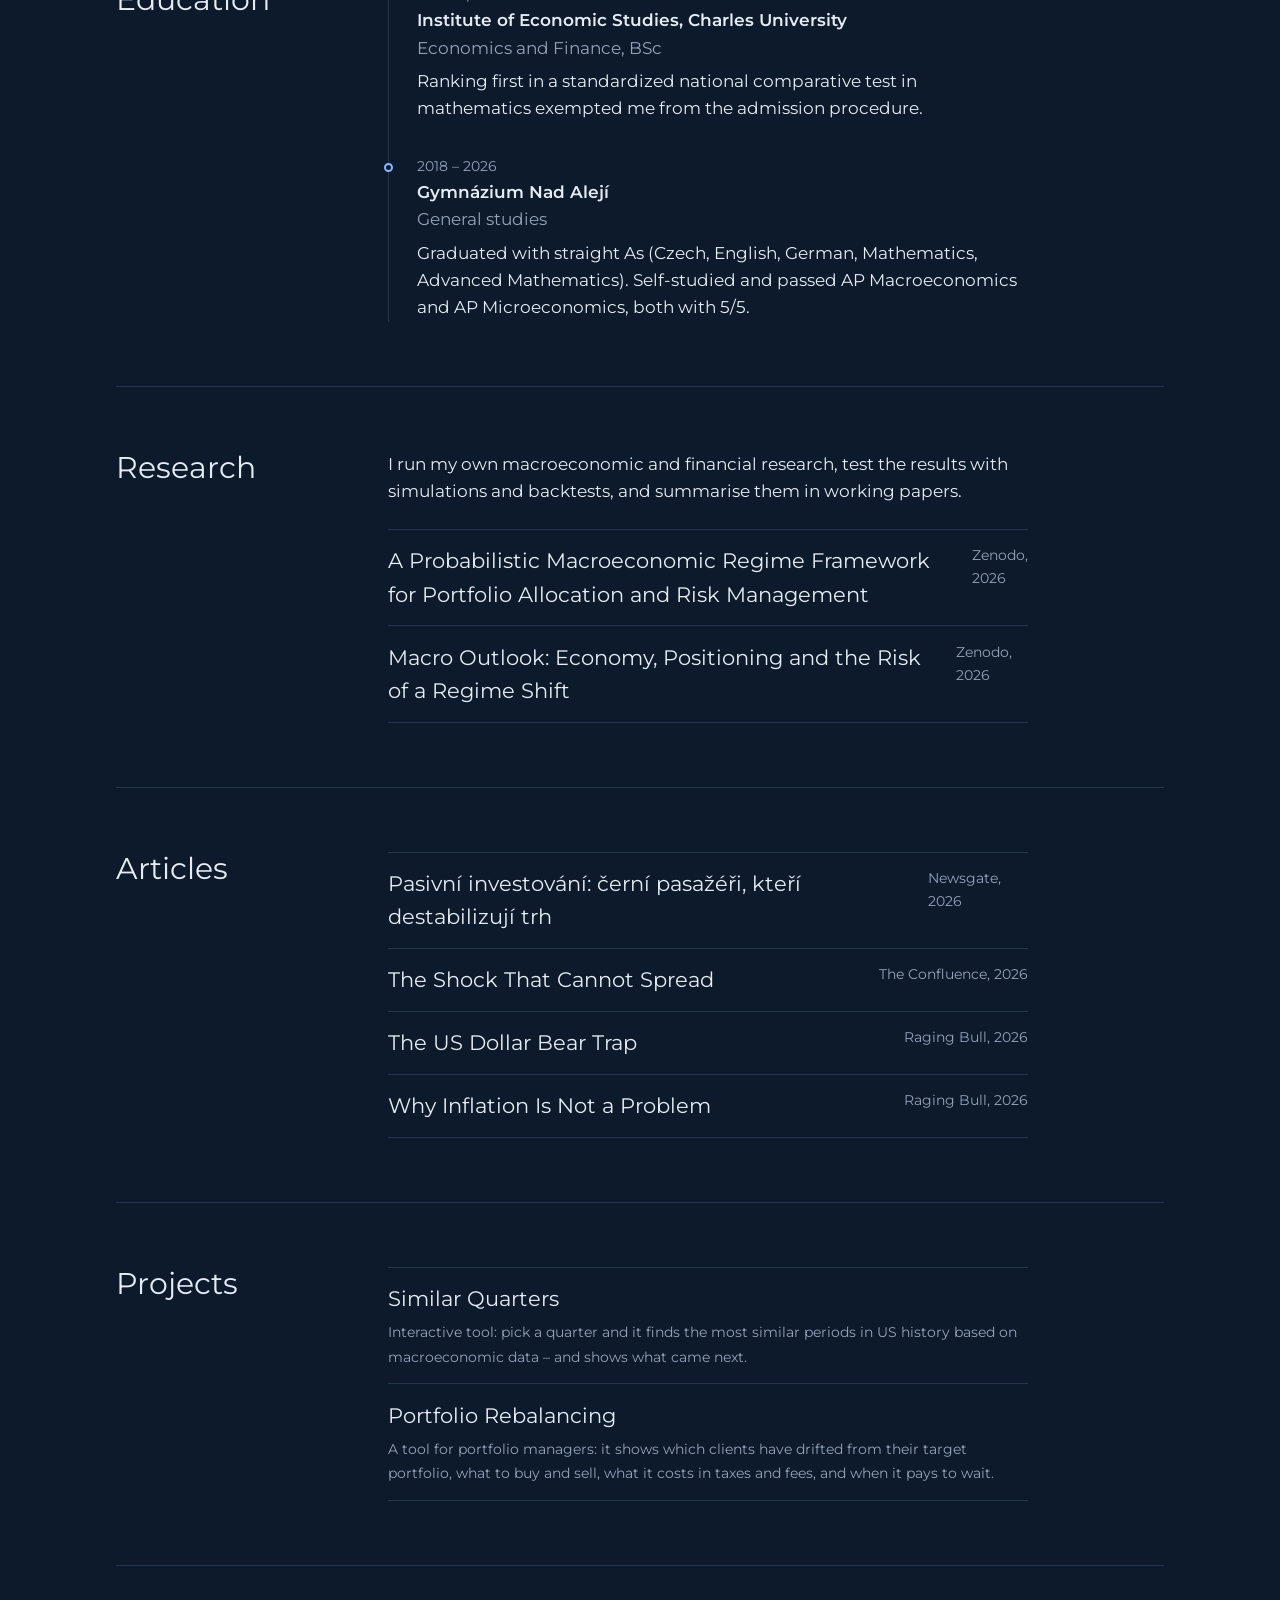
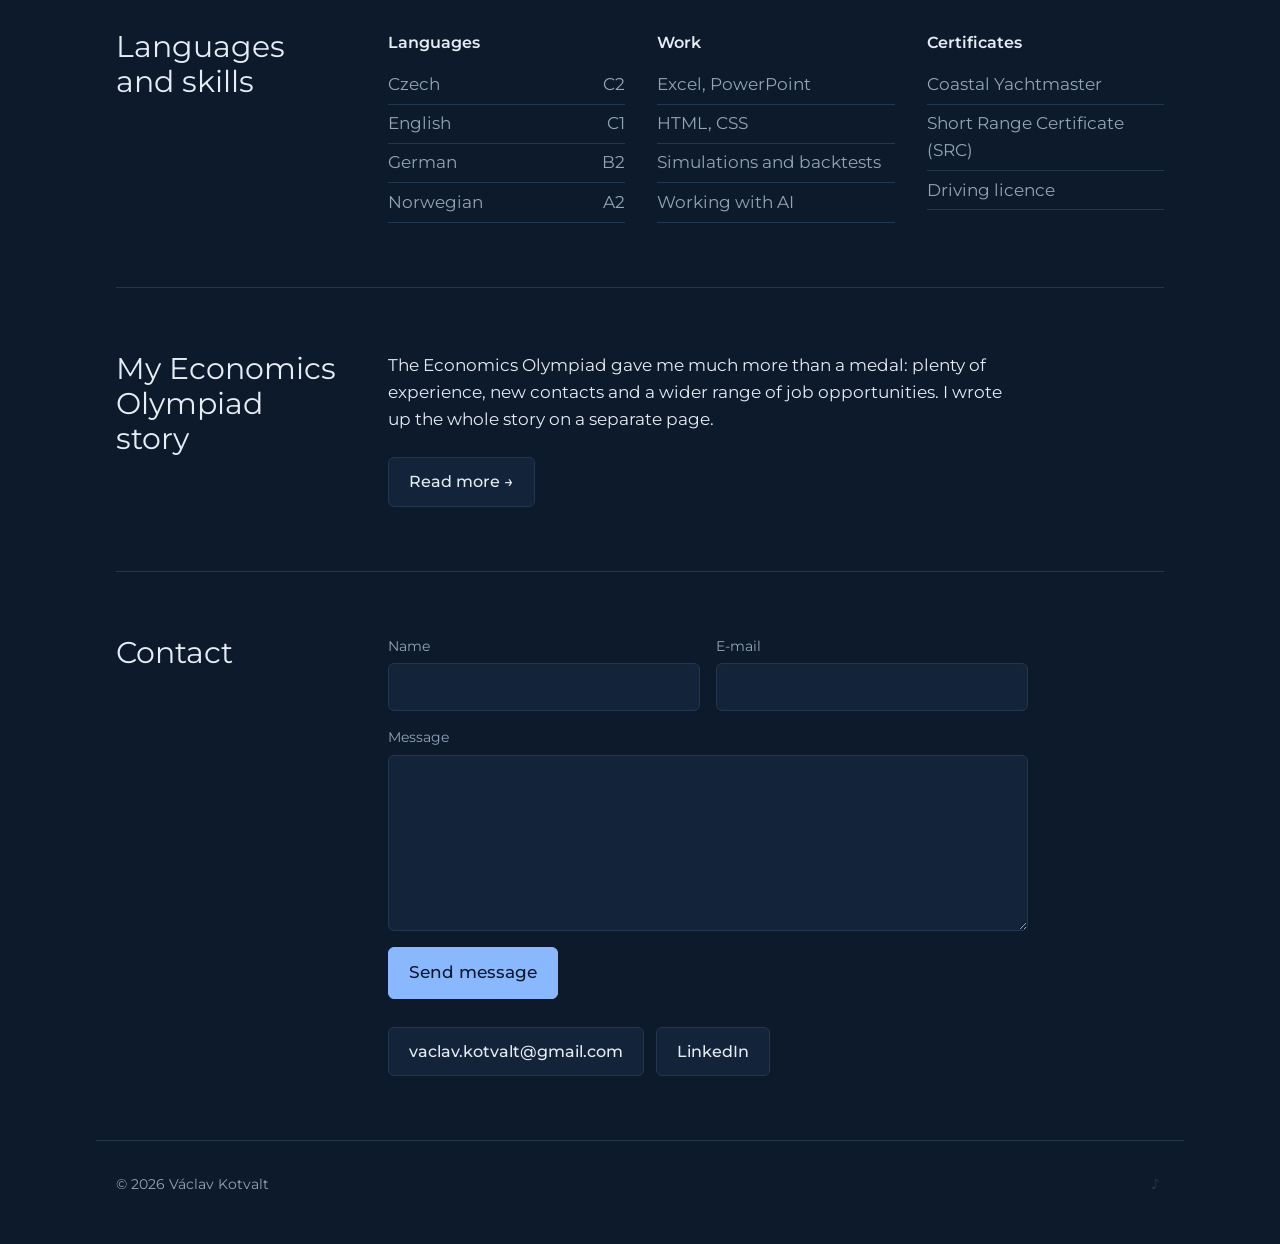
==== commit 6c253f06: "Úvod a O mně: jasnější, kdo jsem a k čemu web je Úvod představí studium, medaili z olympiády a čemu " ====
--- a/index.html
+++ b/index.html
@@ -31,6 +31,7 @@
   "@context": "https://schema.org",
   "@type": "Person",
   "name": "Václav Kotvalt",
+  "alternateName": "Vaclav Kotvalt",
   "url": "https://vaclavkotvalt.cz/",
   "description": "Student of economics and finance at the Institute of Economic Studies, Charles University.",
   "email": "mailto:vaclav.kotvalt@gmail.com",
@@ -43,6 +44,13 @@
   "knowsLanguage": ["cs", "en", "de", "no"],
   "sameAs": [
     "https://www.linkedin.com/in/vaclavkotvalt"
+  ],
+  "award": "3rd place and gold medal, International Economics Olympiad 2026",
+  "subjectOf": [
+    { "@type": "WebPage", "url": "https://vaclavkotvalt.cz/olympiada/" },
+    { "@type": "Article", "name": "Ze školní lavice až k prezidentovi republiky", "url": "https://ekonomickaolympiada.cz/blog/2026/11/19/vitez-xi-rocniku-eo-ss-na-prazskem-hrade/" },
+    { "@type": "Article", "name": "Síň slávy EO: Václav Kotvalt", "url": "https://ekonomickaolympiada.cz/blog/2026/10/30/sin-slavy-eo-vaclav-kotvalt/" },
+    { "@type": "Article", "url": "https://ies.fsv.cuni.cz/aktuality/student-ies-vaclav-kotvalt-byl-ocenen-prezidentem-za-uspech-na-mezinarodni-ekonomicke" }
   ]
 }
 </script>
@@ -306,8 +314,8 @@
 
     <h1>Václav<br>Kotvalt</h1>
     <p class="lead">
-      <span class="cs">Studuji <strong>ekonomii a finance</strong> na Institutu ekonomických studií Univerzity Karlovy. O tento obor se zajímám od svých 14 let, zejména o makroekonomii a finanční trhy.</span>
-      <span class="en">I study <strong>economics and finance</strong> at the Institute of Economic Studies, Charles University. I’ve been interested in the field since I was 14, above all in macroeconomics and financial markets.</span>
+      <span class="cs">Student <strong>ekonomie a financí</strong> na IES Univerzity Karlovy a medailista Mezinárodní ekonomické olympiády. Píšu o makroekonomii a finančních trzích, dělám vlastní výzkum a stavím analytické nástroje.</span>
+      <span class="en">Student of <strong>economics and finance</strong> at the Institute of Economic Studies, Charles University, and a medallist of the International Economics Olympiad. I write about macroeconomics and financial markets, do my own research and build analytical tools.</span>
     </p>
     <div class="actions">
       <a class="btn primary" href="#kontakt"><span class="cs">Napište mi</span><span class="en">Contact me</span></a>
@@ -318,11 +326,11 @@
   <section class="block" id="o-mne">
     <h2><span class="cs">O mně</span><span class="en">About</span></h2>
     <div class="prose">
-      <p class="cs">Díky prvnímu místu ve standardizovaném srovnávacím testu z matematiky mi bylo na IES upuštěno od přijímacího řízení. Vedle studia dělám vlastní makroekonomický a finanční výzkum, píšu odborné články do českých i zahraničních časopisů a newsletterů a pomáhám připravovat mezinárodní Ekonomickou olympiádu.</p>
-      <p class="cs">Jsem otevřený nabídkám spolupráce v oblasti ekonomie a financí.</p>
+      <p class="cs">O ekonomii se zajímám od svých 14 let. Vedle studia dělám vlastní makroekonomický a finanční výzkum, píšu odborné články do českých i zahraničních časopisů a newsletterů a jako Test Master pomáhám připravovat mezinárodní <a class="eo-link" href="/olympiada/">Ekonomickou olympiádu</a>, ve které jsem sám získal 3. místo a zlatou medaili.</p>
+      <p class="cs">Pokud hledáte spolupracovníka na výzkum, analýzu nebo článek z ekonomie a financí, rád se zapojím – <a class="eo-link" href="#kontakt"><strong>napište mi</strong></a>.</p>
       <p class="cs">Mimo čísla jachtařím (mám kapitánský průkaz Coastal Yachtmaster), tancuji v tanečním klubu Vavruška a hraji na kytaru.</p>
-      <p class="en">Ranking first in a standardized national comparative test in mathematics exempted me from the IES admission procedure. Alongside my studies I run my own macroeconomic and financial research, write economic articles for Czech and international journals and newsletters, and help prepare the international Economics Olympiad.</p>
-      <p class="en">I’m open to collaboration opportunities in economics and finance.</p>
+      <p class="en">I’ve been interested in economics since I was 14. Alongside my studies I run my own macroeconomic and financial research, write economic articles for Czech and international journals and newsletters, and as a Test Master help prepare the international <a class="eo-link" href="/olympiada/">Economics Olympiad</a>, where I myself won third place and a gold medal.</p>
+      <p class="en">If you’re looking for someone to work with on research, analysis or an article in economics and finance, I’d be glad to help – <a class="eo-link" href="#kontakt"><strong>get in touch</strong></a>.</p>
       <p class="en">Away from the numbers I sail (I hold a Coastal Yachtmaster certificate), dance with the Vavruška dance club and play the guitar.</p>
     </div>
   </section>
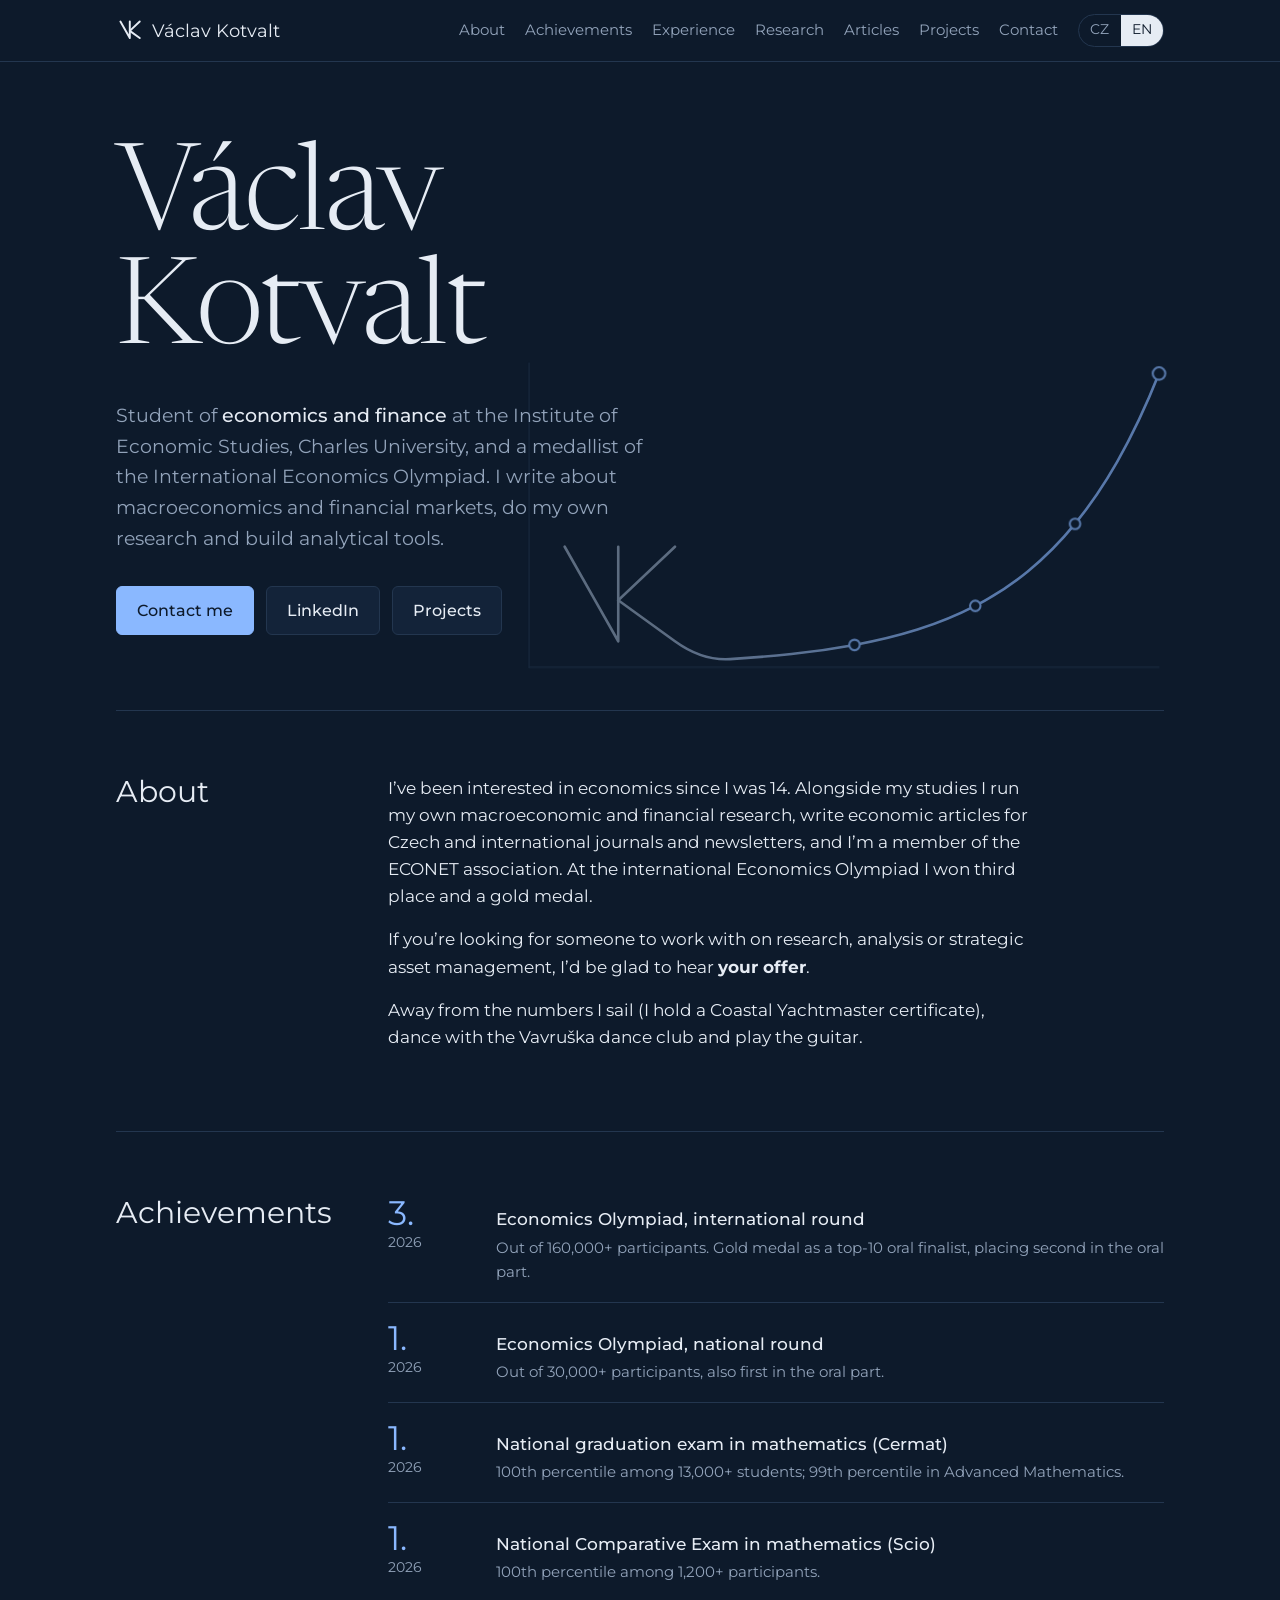
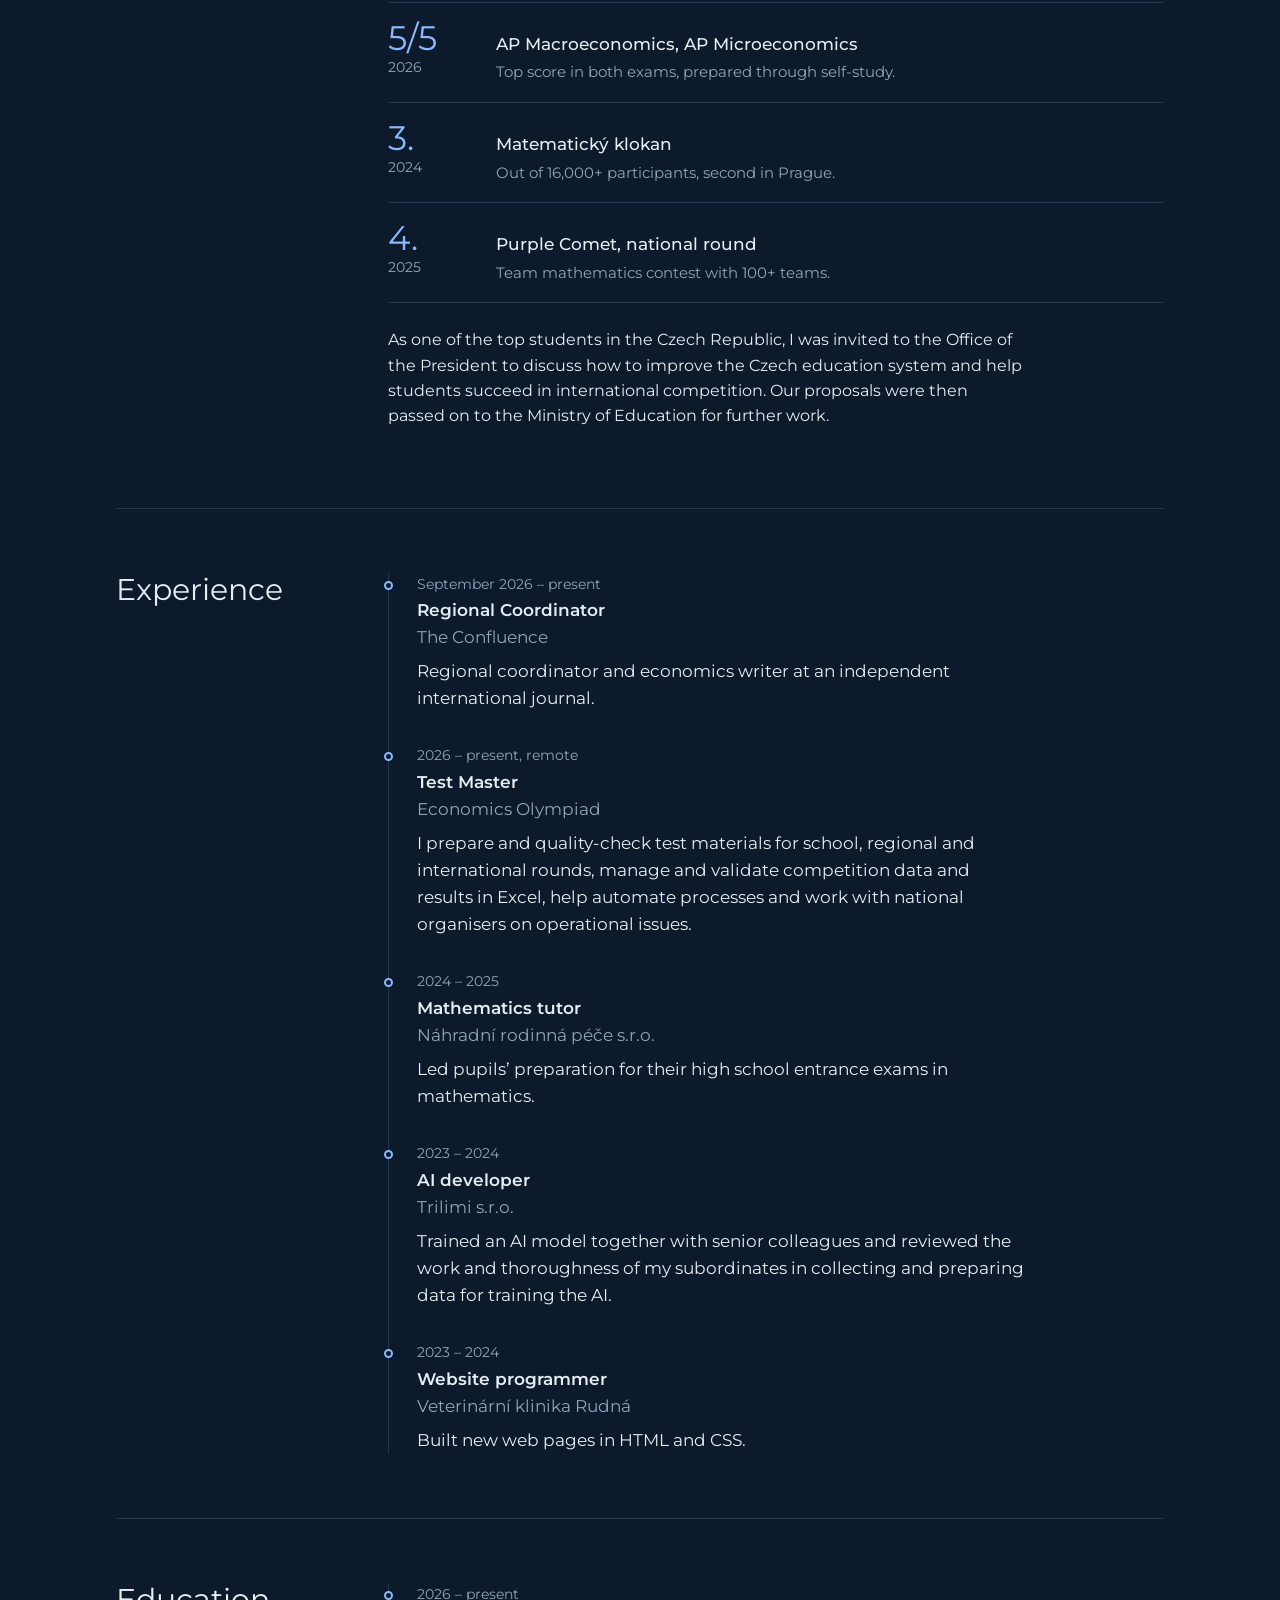
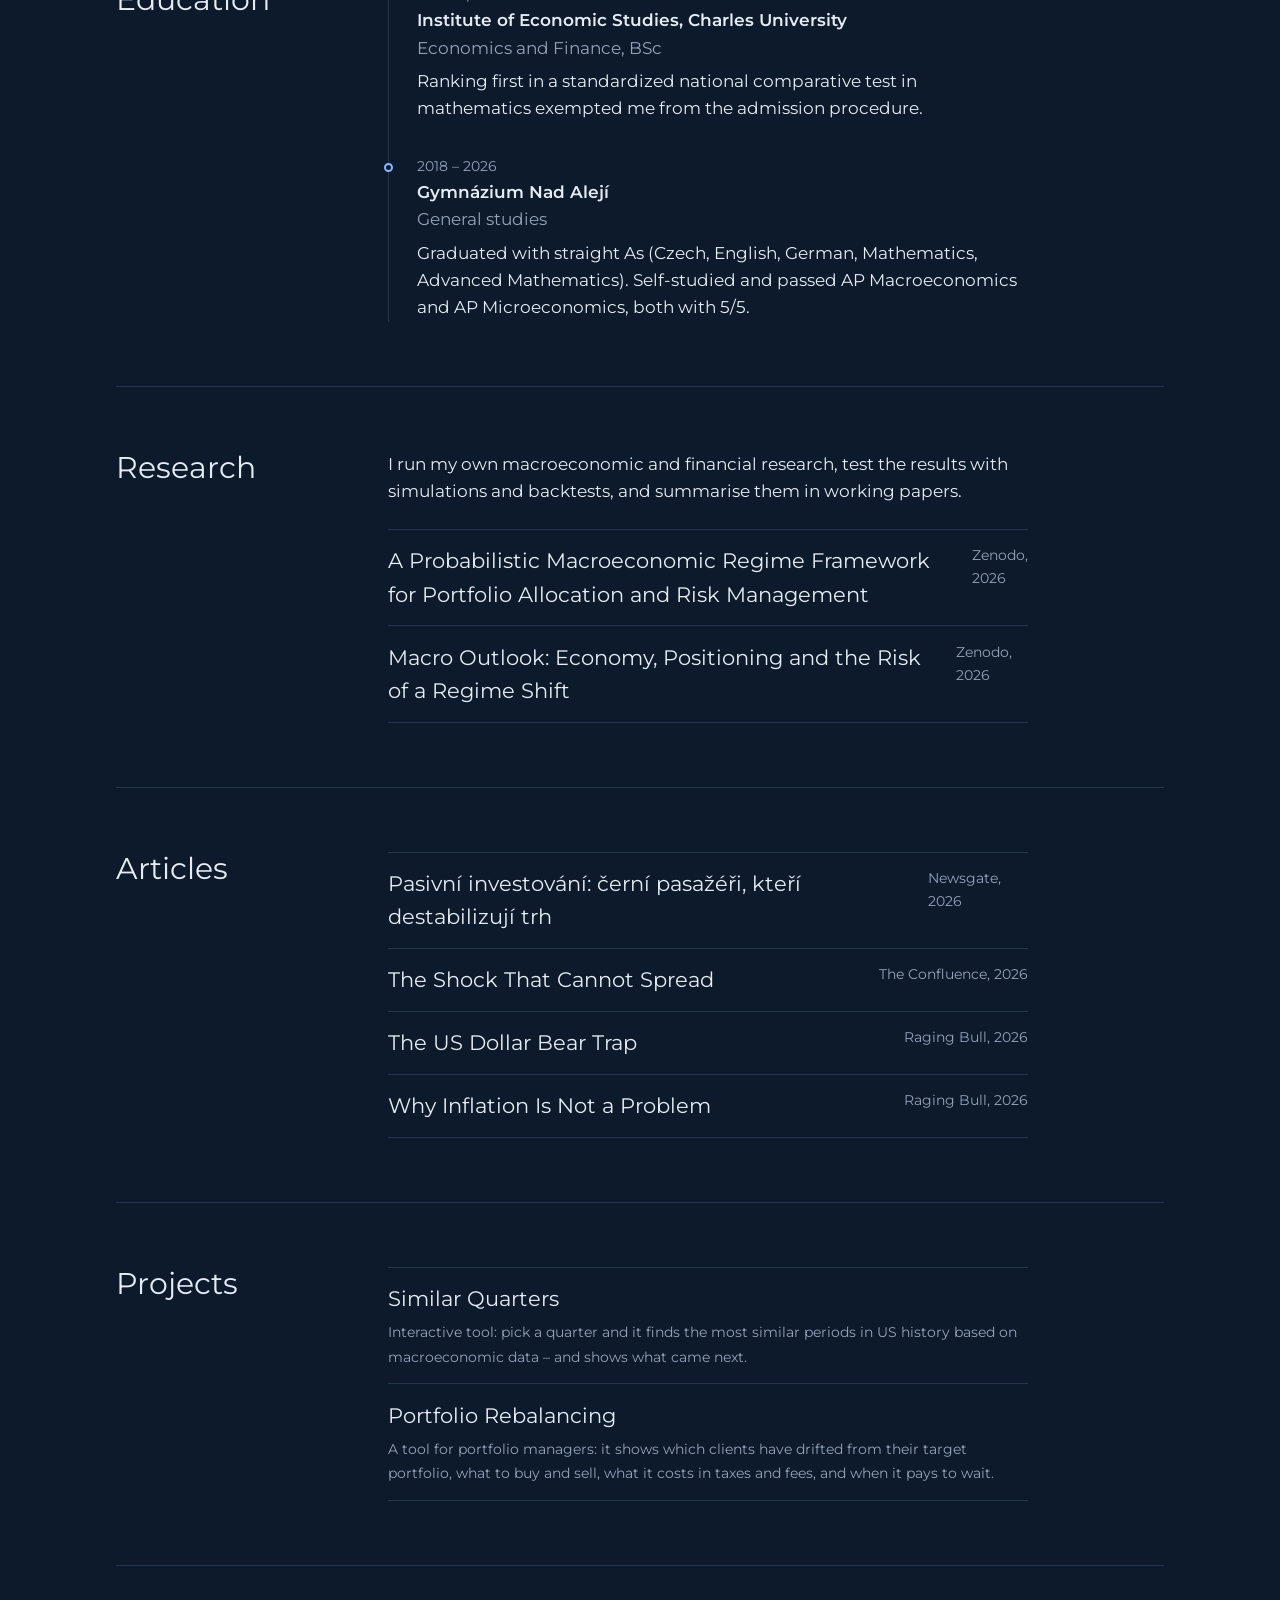
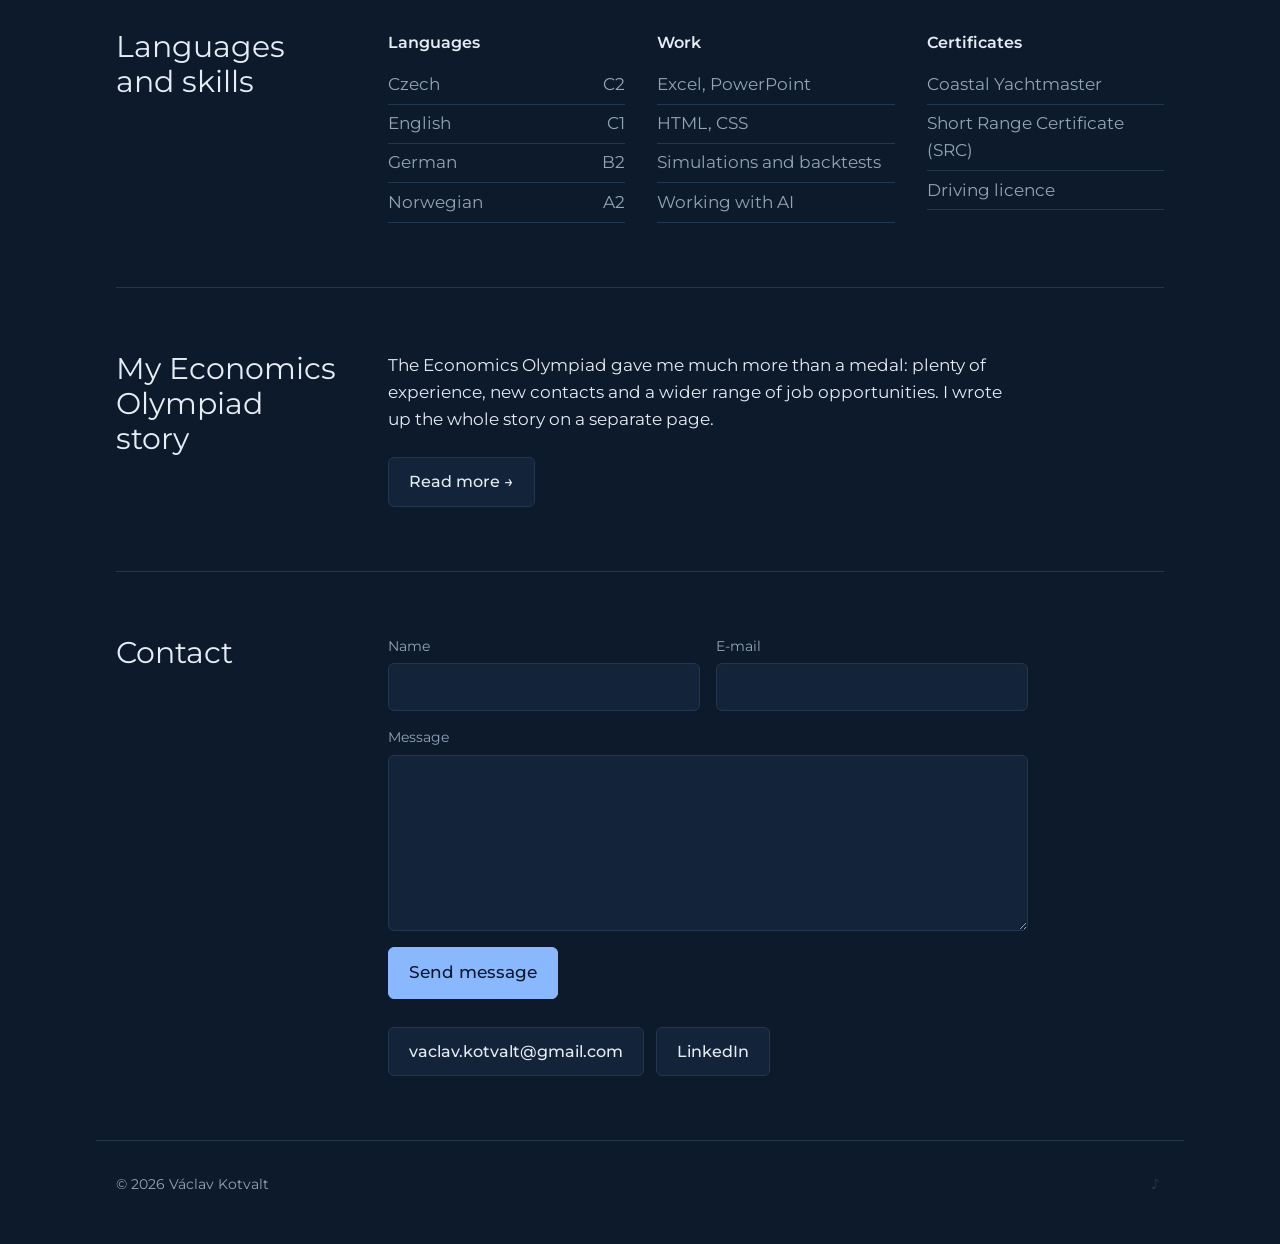
==== commit 7aa09c29: "Úvod: tlačítko Projekty; O mně: ECONET místo Test Mastera, nová výzva ke spolupráci Co-Authored-By: " ====
--- a/index.html
+++ b/index.html
@@ -320,17 +320,18 @@
     <div class="actions">
       <a class="btn primary" href="#kontakt"><span class="cs">Napište mi</span><span class="en">Contact me</span></a>
       <a class="btn" href="https://www.linkedin.com/in/vaclavkotvalt" target="_blank" rel="noopener">LinkedIn</a>
+      <a class="btn" href="#projekty"><span class="cs">Projekty</span><span class="en">Projects</span></a>
     </div>
   </section>
 
   <section class="block" id="o-mne">
     <h2><span class="cs">O mně</span><span class="en">About</span></h2>
     <div class="prose">
-      <p class="cs">O ekonomii se zajímám od svých 14 let. Vedle studia dělám vlastní makroekonomický a finanční výzkum, píšu odborné články do českých i zahraničních časopisů a newsletterů a jako Test Master pomáhám připravovat mezinárodní <a class="eo-link" href="/olympiada/">Ekonomickou olympiádu</a>, ve které jsem sám získal 3. místo a zlatou medaili.</p>
-      <p class="cs">Pokud hledáte spolupracovníka na výzkum, analýzu nebo článek z ekonomie a financí, rád se zapojím – <a class="eo-link" href="#kontakt"><strong>napište mi</strong></a>.</p>
+      <p class="cs">O ekonomii se zajímám od svých 14 let. Vedle studia dělám vlastní makroekonomický a finanční výzkum, píšu odborné články do českých i zahraničních časopisů a newsletterů a jsem členem spolku ECONET. V mezinárodní <a class="eo-link" href="/olympiada/">Ekonomické olympiádě</a> jsem získal 3. místo a zlatou medaili.</p>
+      <p class="cs">Pokud hledáte spolupracovníka na výzkum, analýzu nebo strategický asset management, rád si poslechnu <a class="eo-link" href="#kontakt"><strong>vaši nabídku</strong></a>.</p>
       <p class="cs">Mimo čísla jachtařím (mám kapitánský průkaz Coastal Yachtmaster), tancuji v tanečním klubu Vavruška a hraji na kytaru.</p>
-      <p class="en">I’ve been interested in economics since I was 14. Alongside my studies I run my own macroeconomic and financial research, write economic articles for Czech and international journals and newsletters, and as a Test Master help prepare the international <a class="eo-link" href="/olympiada/">Economics Olympiad</a>, where I myself won third place and a gold medal.</p>
-      <p class="en">If you’re looking for someone to work with on research, analysis or an article in economics and finance, I’d be glad to help – <a class="eo-link" href="#kontakt"><strong>get in touch</strong></a>.</p>
+      <p class="en">I’ve been interested in economics since I was 14. Alongside my studies I run my own macroeconomic and financial research, write economic articles for Czech and international journals and newsletters, and I’m a member of the ECONET association. At the international <a class="eo-link" href="/olympiada/">Economics Olympiad</a> I won third place and a gold medal.</p>
+      <p class="en">If you’re looking for someone to work with on research, analysis or strategic asset management, I’d be glad to hear <a class="eo-link" href="#kontakt"><strong>your offer</strong></a>.</p>
       <p class="en">Away from the numbers I sail (I hold a Coastal Yachtmaster certificate), dance with the Vavruška dance club and play the guitar.</p>
     </div>
   </section>
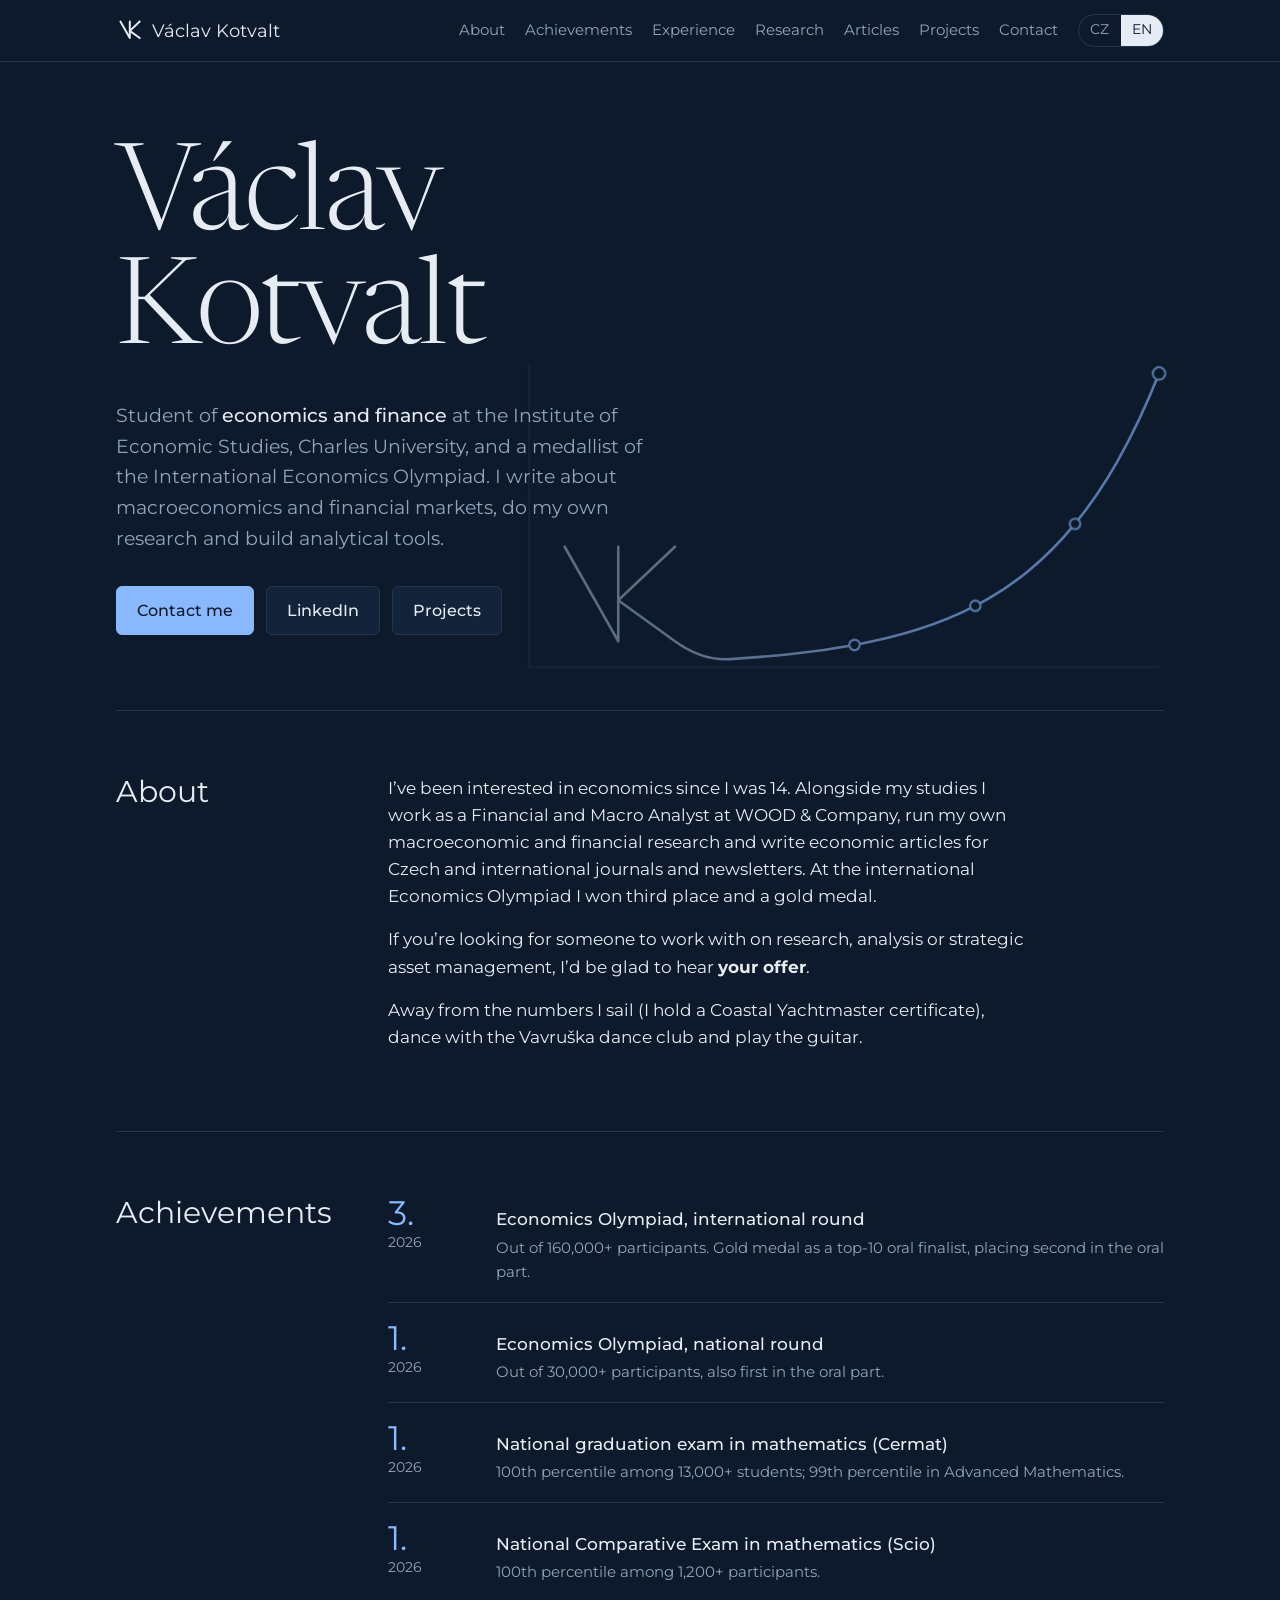
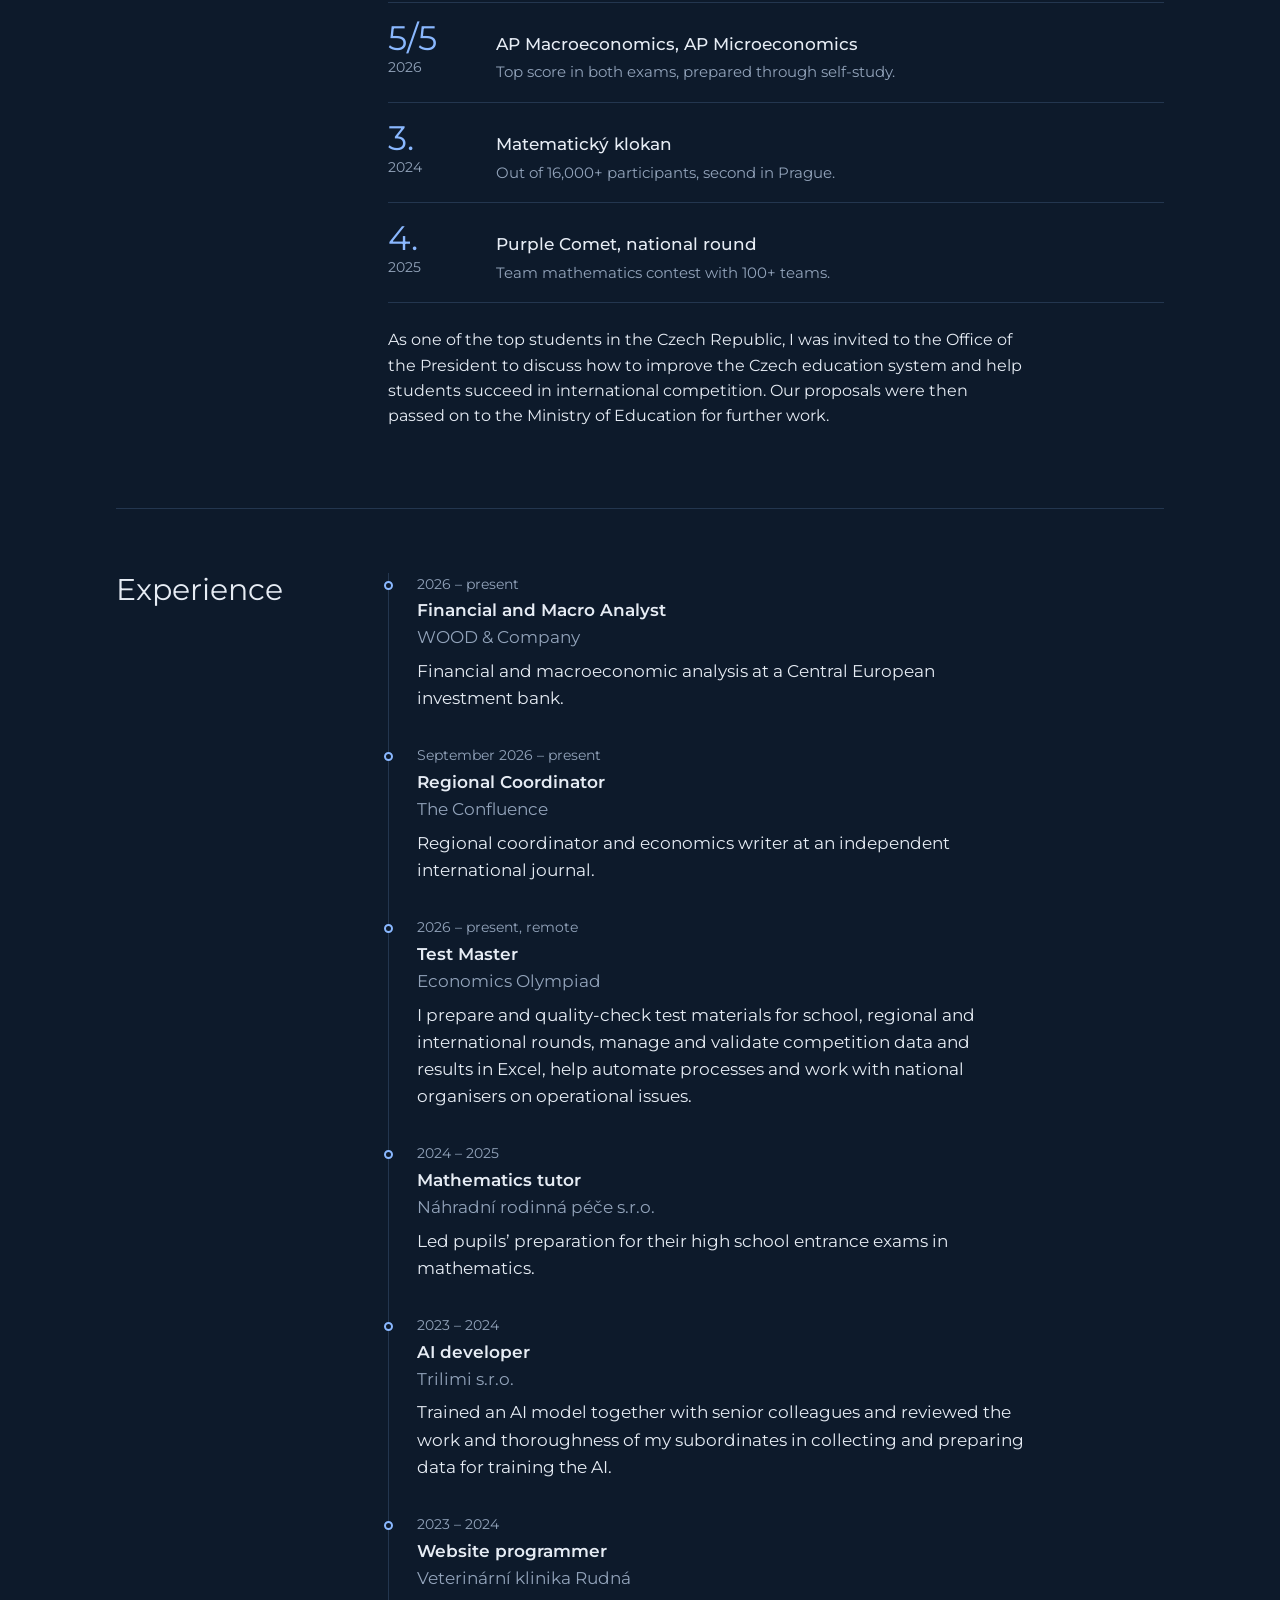
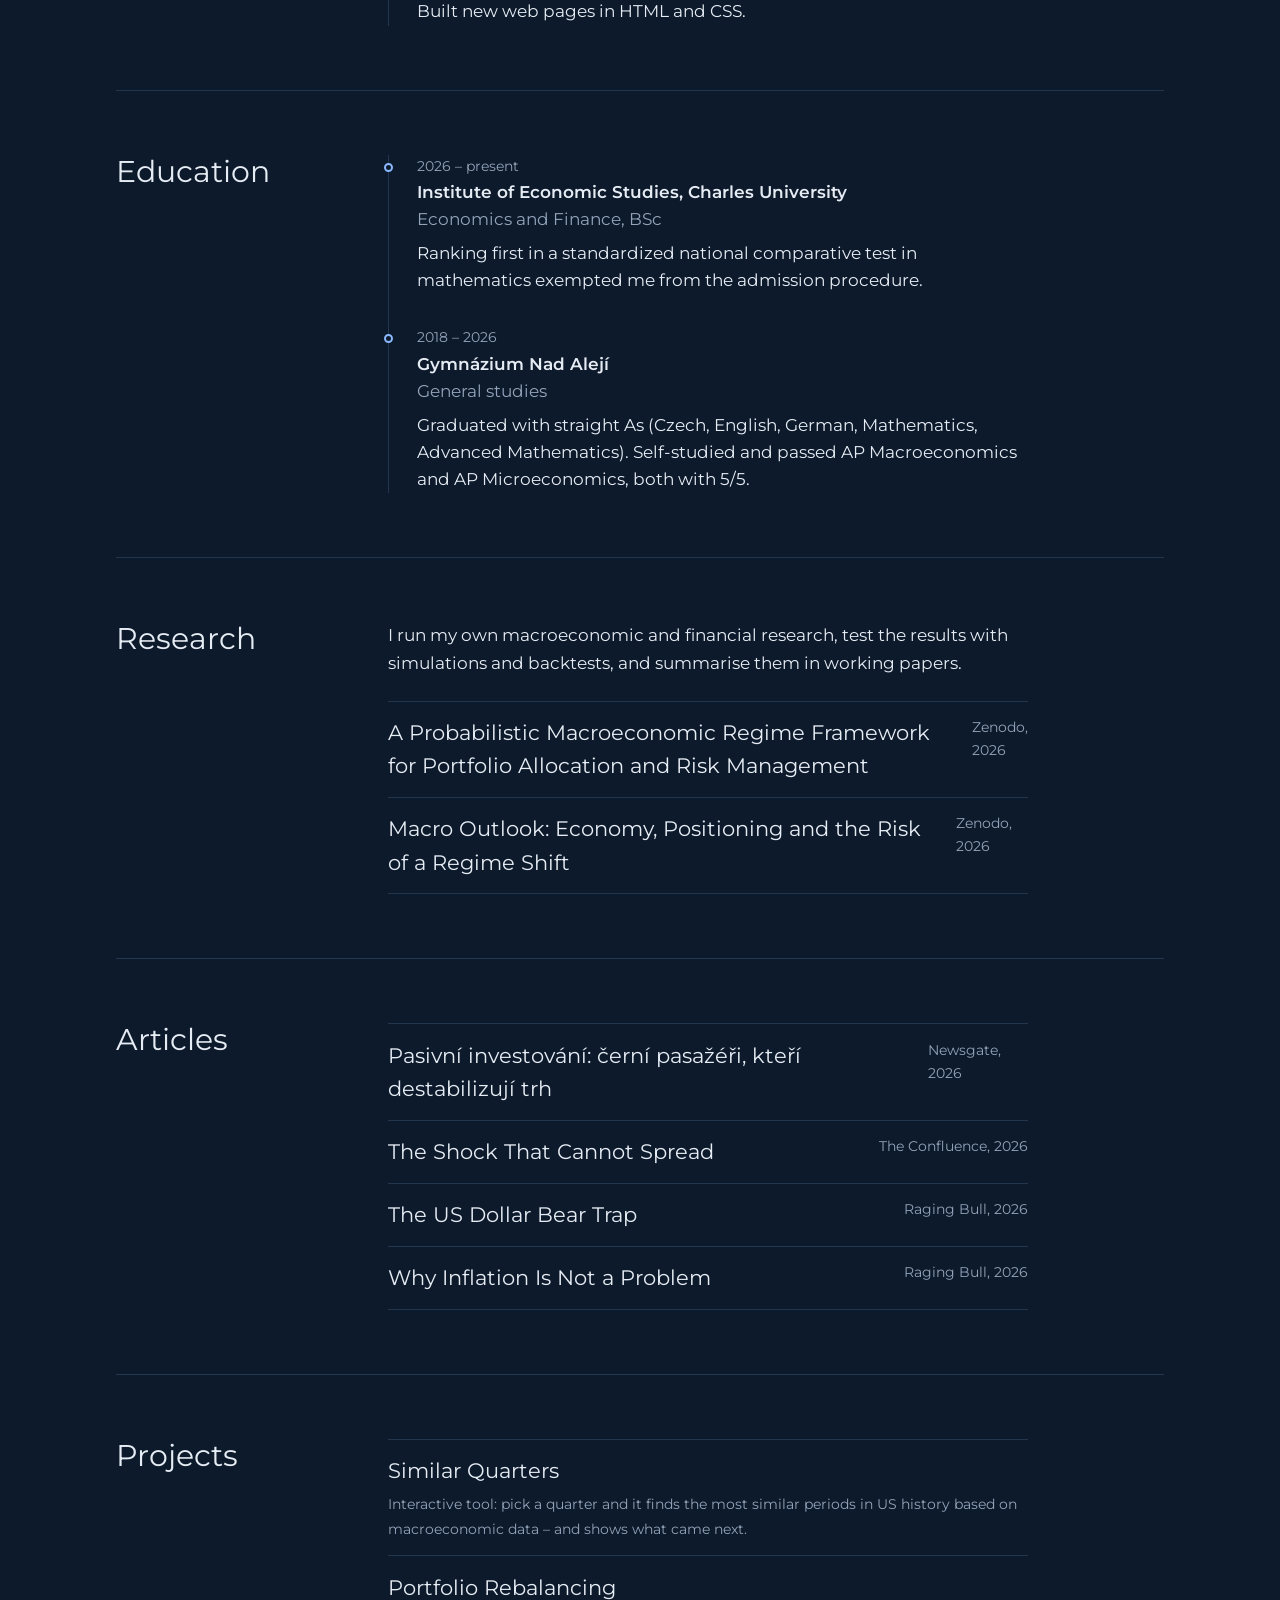
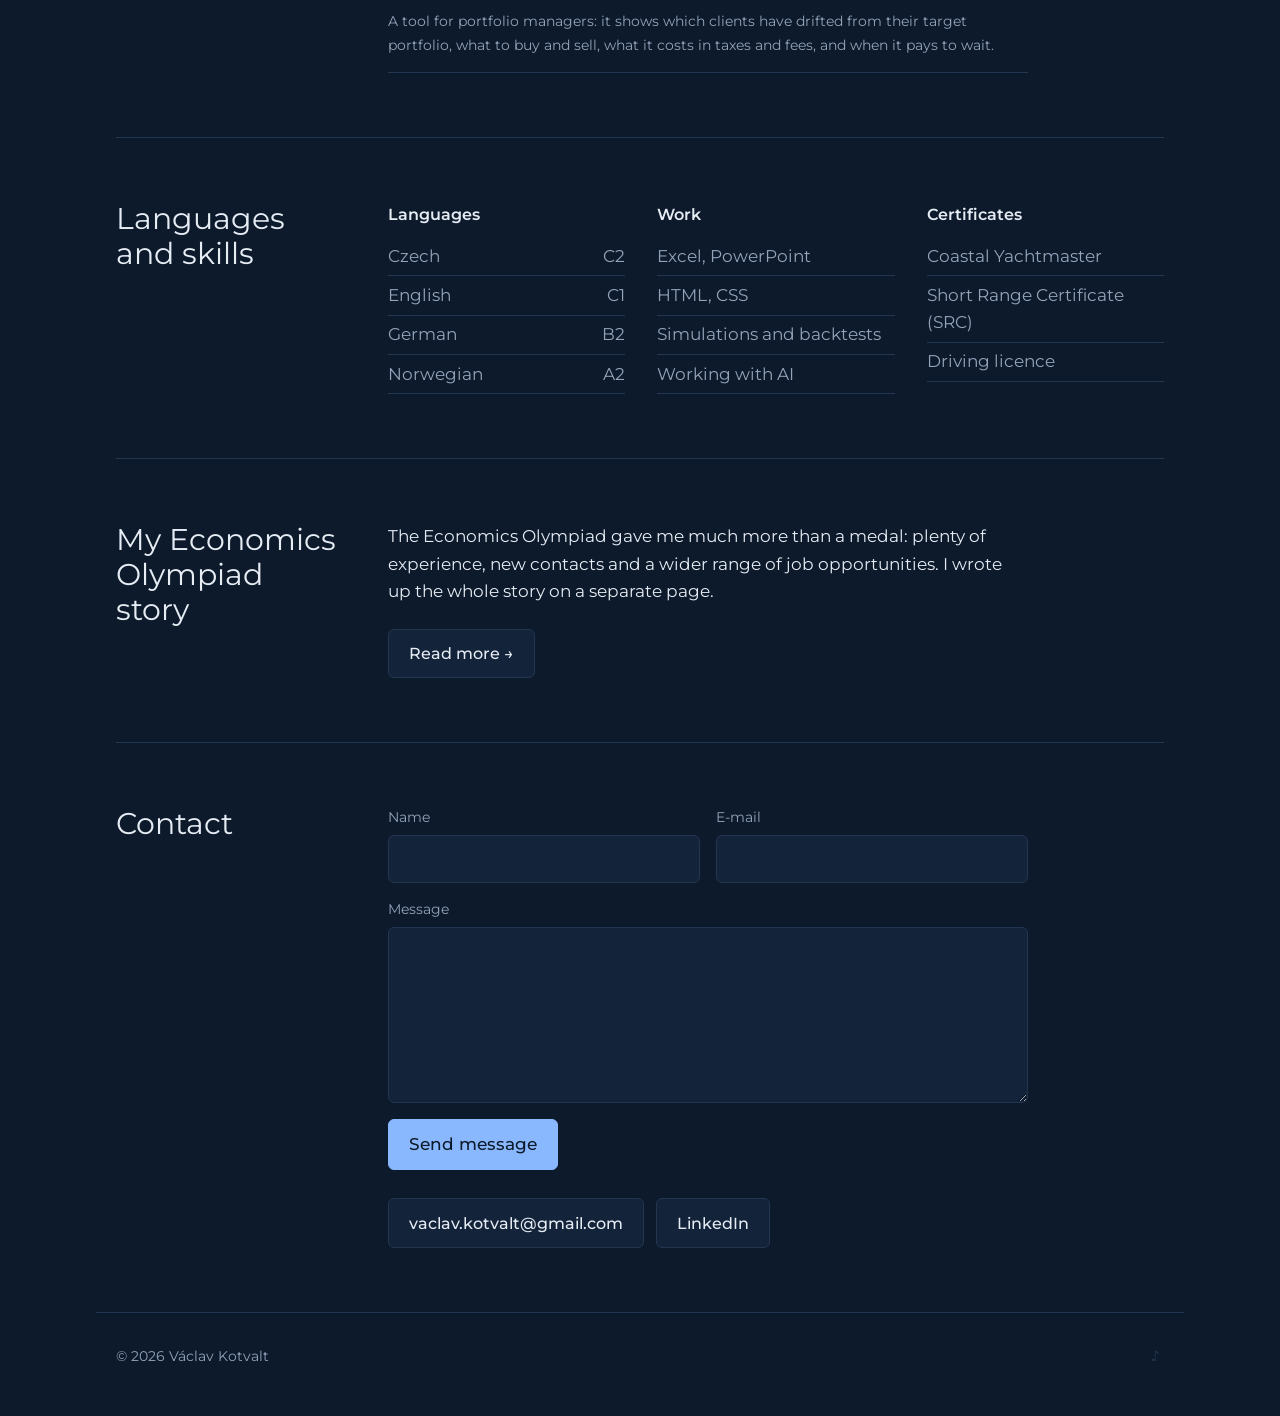
==== commit e54da0c2: "Zkušenosti a O mně: Financial and Macro Analyst ve WOOD & Company Co-Authored-By: Claude Opus 5.5 <n" ====
--- a/index.html
+++ b/index.html
@@ -35,6 +35,8 @@
   "url": "https://vaclavkotvalt.cz/",
   "description": "Student of economics and finance at the Institute of Economic Studies, Charles University.",
   "email": "mailto:vaclav.kotvalt@gmail.com",
+  "jobTitle": "Financial and Macro Analyst",
+  "worksFor": { "@type": "Organization", "name": "WOOD & Company", "url": "https://www.wood.cz/" },
   "affiliation": {
     "@type": "CollegeOrUniversity",
     "name": "Charles University",
@@ -327,10 +329,10 @@
   <section class="block" id="o-mne">
     <h2><span class="cs">O mně</span><span class="en">About</span></h2>
     <div class="prose">
-      <p class="cs">O ekonomii se zajímám od svých 14 let. Vedle studia dělám vlastní makroekonomický a finanční výzkum, píšu odborné články do českých i zahraničních časopisů a newsletterů a jsem členem spolku ECONET. V mezinárodní <a class="eo-link" href="/olympiada/">Ekonomické olympiádě</a> jsem získal 3. místo a zlatou medaili.</p>
+      <p class="cs">O ekonomii se zajímám od svých 14 let. Vedle studia pracuji jako Financial and Macro Analyst ve WOOD &amp; Company, dělám vlastní makroekonomický a finanční výzkum a píšu odborné články do českých i zahraničních časopisů a newsletterů. V mezinárodní <a class="eo-link" href="/olympiada/">Ekonomické olympiádě</a> jsem získal 3. místo a zlatou medaili.</p>
       <p class="cs">Pokud hledáte spolupracovníka na výzkum, analýzu nebo strategický asset management, rád si poslechnu <a class="eo-link" href="#kontakt"><strong>vaši nabídku</strong></a>.</p>
       <p class="cs">Mimo čísla jachtařím (mám kapitánský průkaz Coastal Yachtmaster), tancuji v tanečním klubu Vavruška a hraji na kytaru.</p>
-      <p class="en">I’ve been interested in economics since I was 14. Alongside my studies I run my own macroeconomic and financial research, write economic articles for Czech and international journals and newsletters, and I’m a member of the ECONET association. At the international <a class="eo-link" href="/olympiada/">Economics Olympiad</a> I won third place and a gold medal.</p>
+      <p class="en">I’ve been interested in economics since I was 14. Alongside my studies I work as a Financial and Macro Analyst at WOOD &amp; Company, run my own macroeconomic and financial research and write economic articles for Czech and international journals and newsletters. At the international <a class="eo-link" href="/olympiada/">Economics Olympiad</a> I won third place and a gold medal.</p>
       <p class="en">If you’re looking for someone to work with on research, analysis or strategic asset management, I’d be glad to hear <a class="eo-link" href="#kontakt"><strong>your offer</strong></a>.</p>
       <p class="en">Away from the numbers I sail (I hold a Coastal Yachtmaster certificate), dance with the Vavruška dance club and play the guitar.</p>
     </div>
@@ -400,6 +402,12 @@
   <section class="block" id="zkusenosti">
     <h2><span class="cs">Zkušenosti</span><span class="en">Experience</span></h2>
     <ol class="timeline">
+      <li>
+        <div class="when"><span class="cs">2026 – dosud</span><span class="en">2026 – present</span></div>
+        <p class="role">Financial and Macro Analyst</p>
+        <p class="org"><a class="eo-link" href="https://www.wood.cz/" target="_blank" rel="noopener">WOOD &amp; Company</a></p>
+        <p class="desc"><span class="cs">Finanční a makroekonomické analýzy ve středoevropské investiční bance.</span><span class="en">Financial and macroeconomic analysis at a Central European investment bank.</span></p>
+      </li>
       <li>
         <div class="when"><span class="cs">Září 2026 – dosud</span><span class="en">September 2026 – present</span></div>
         <p class="role">Regional Coordinator</p>
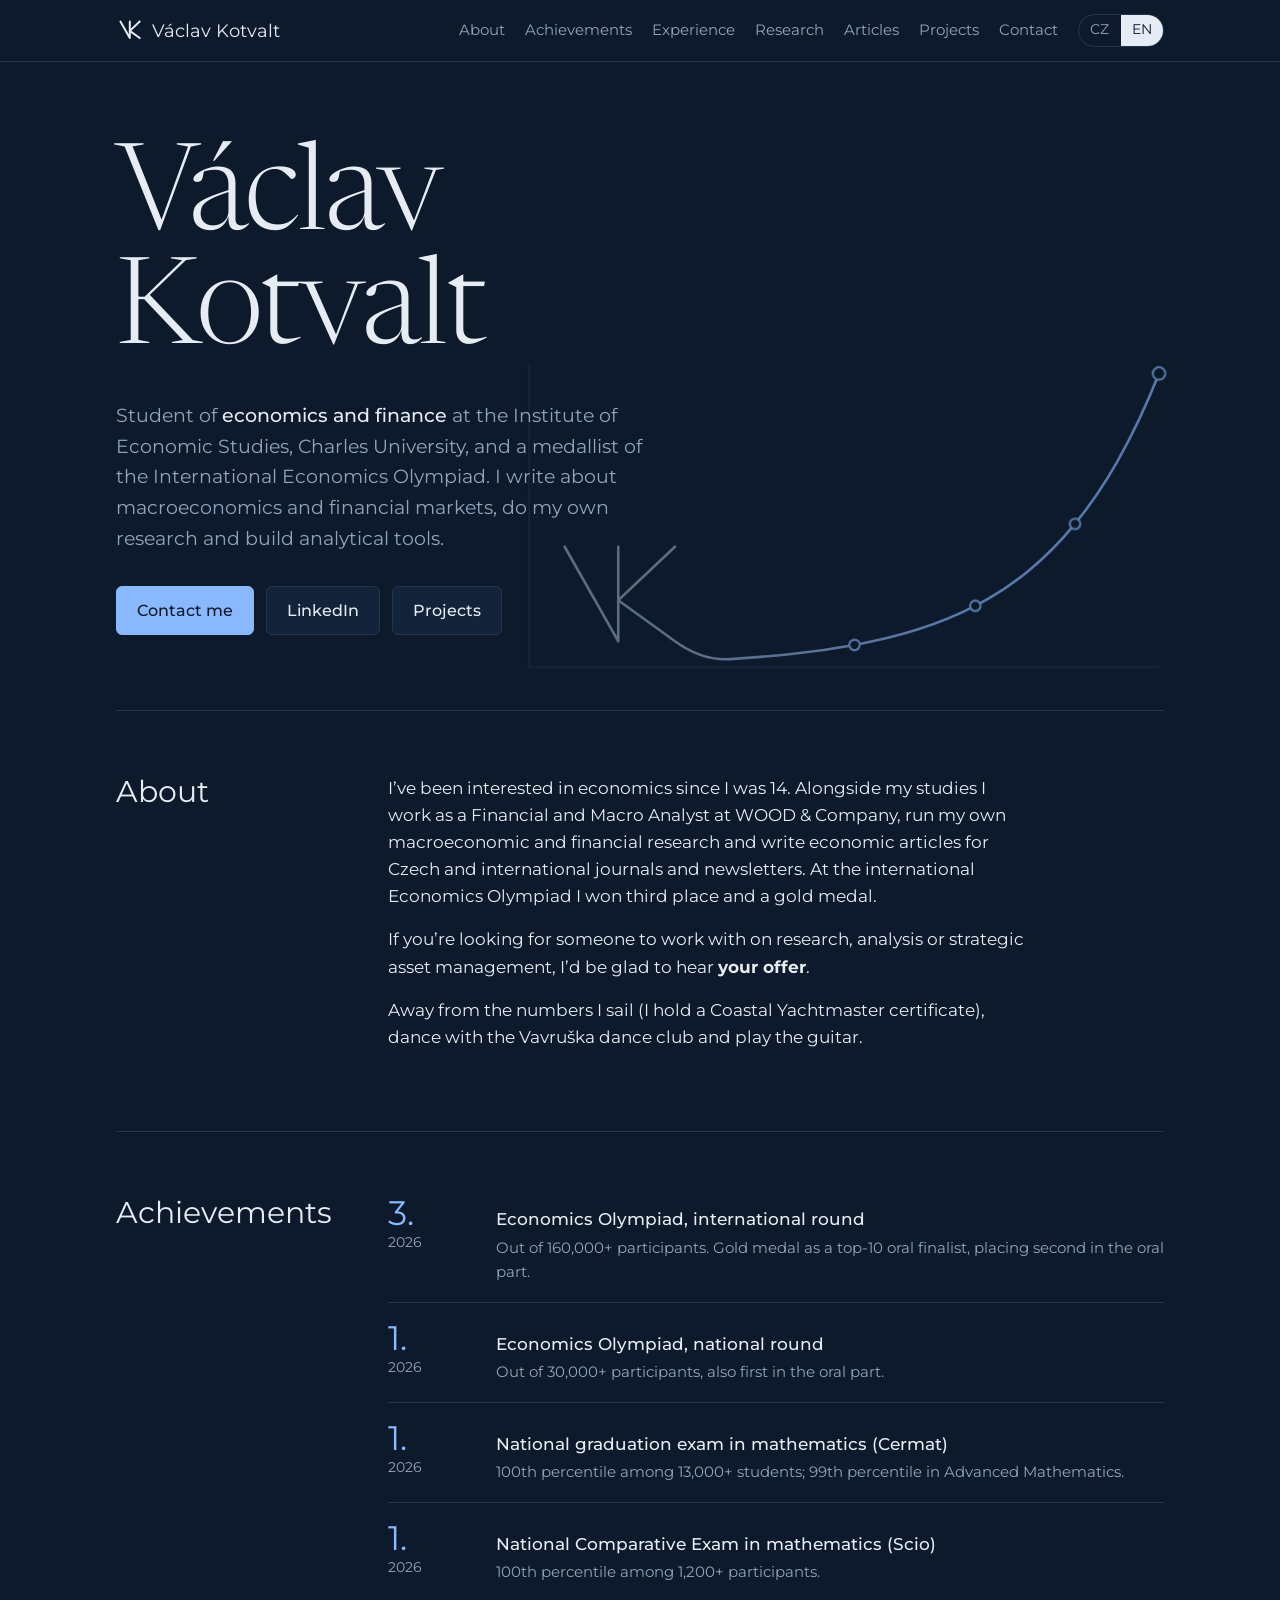
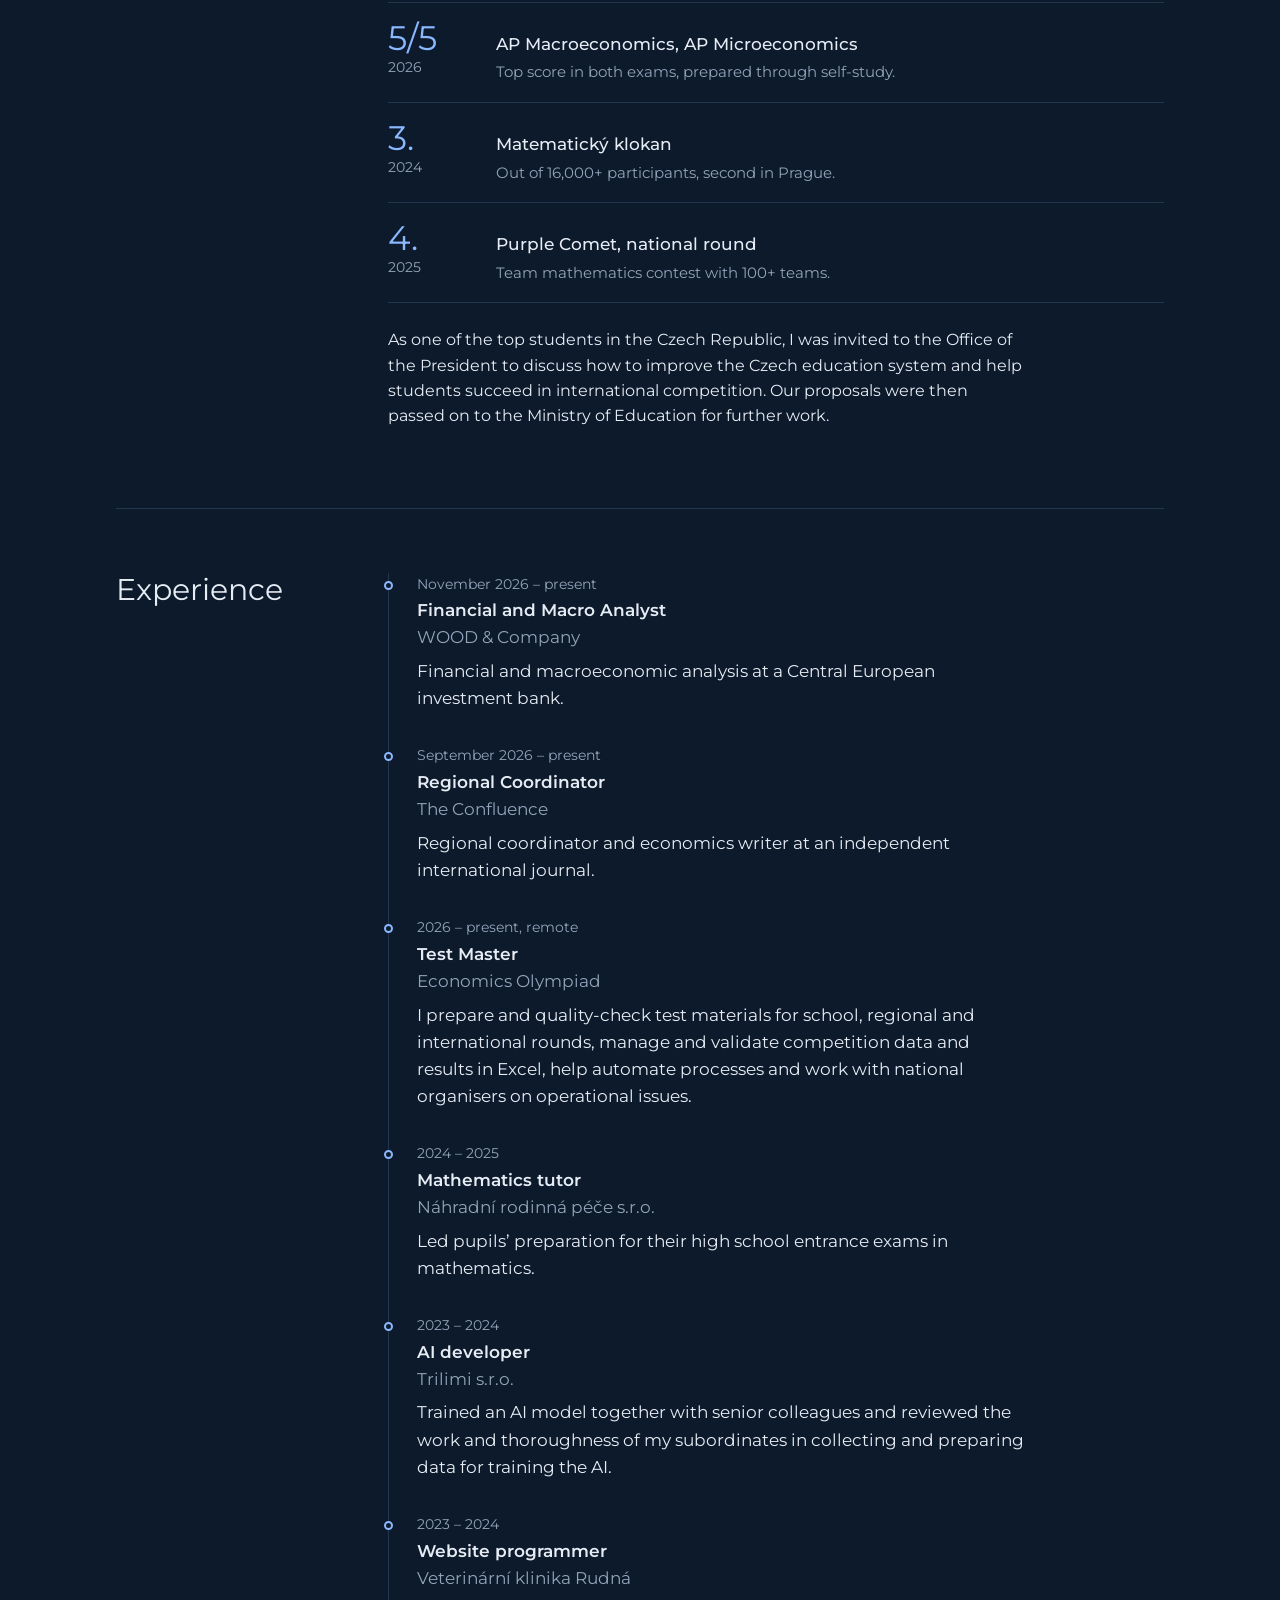
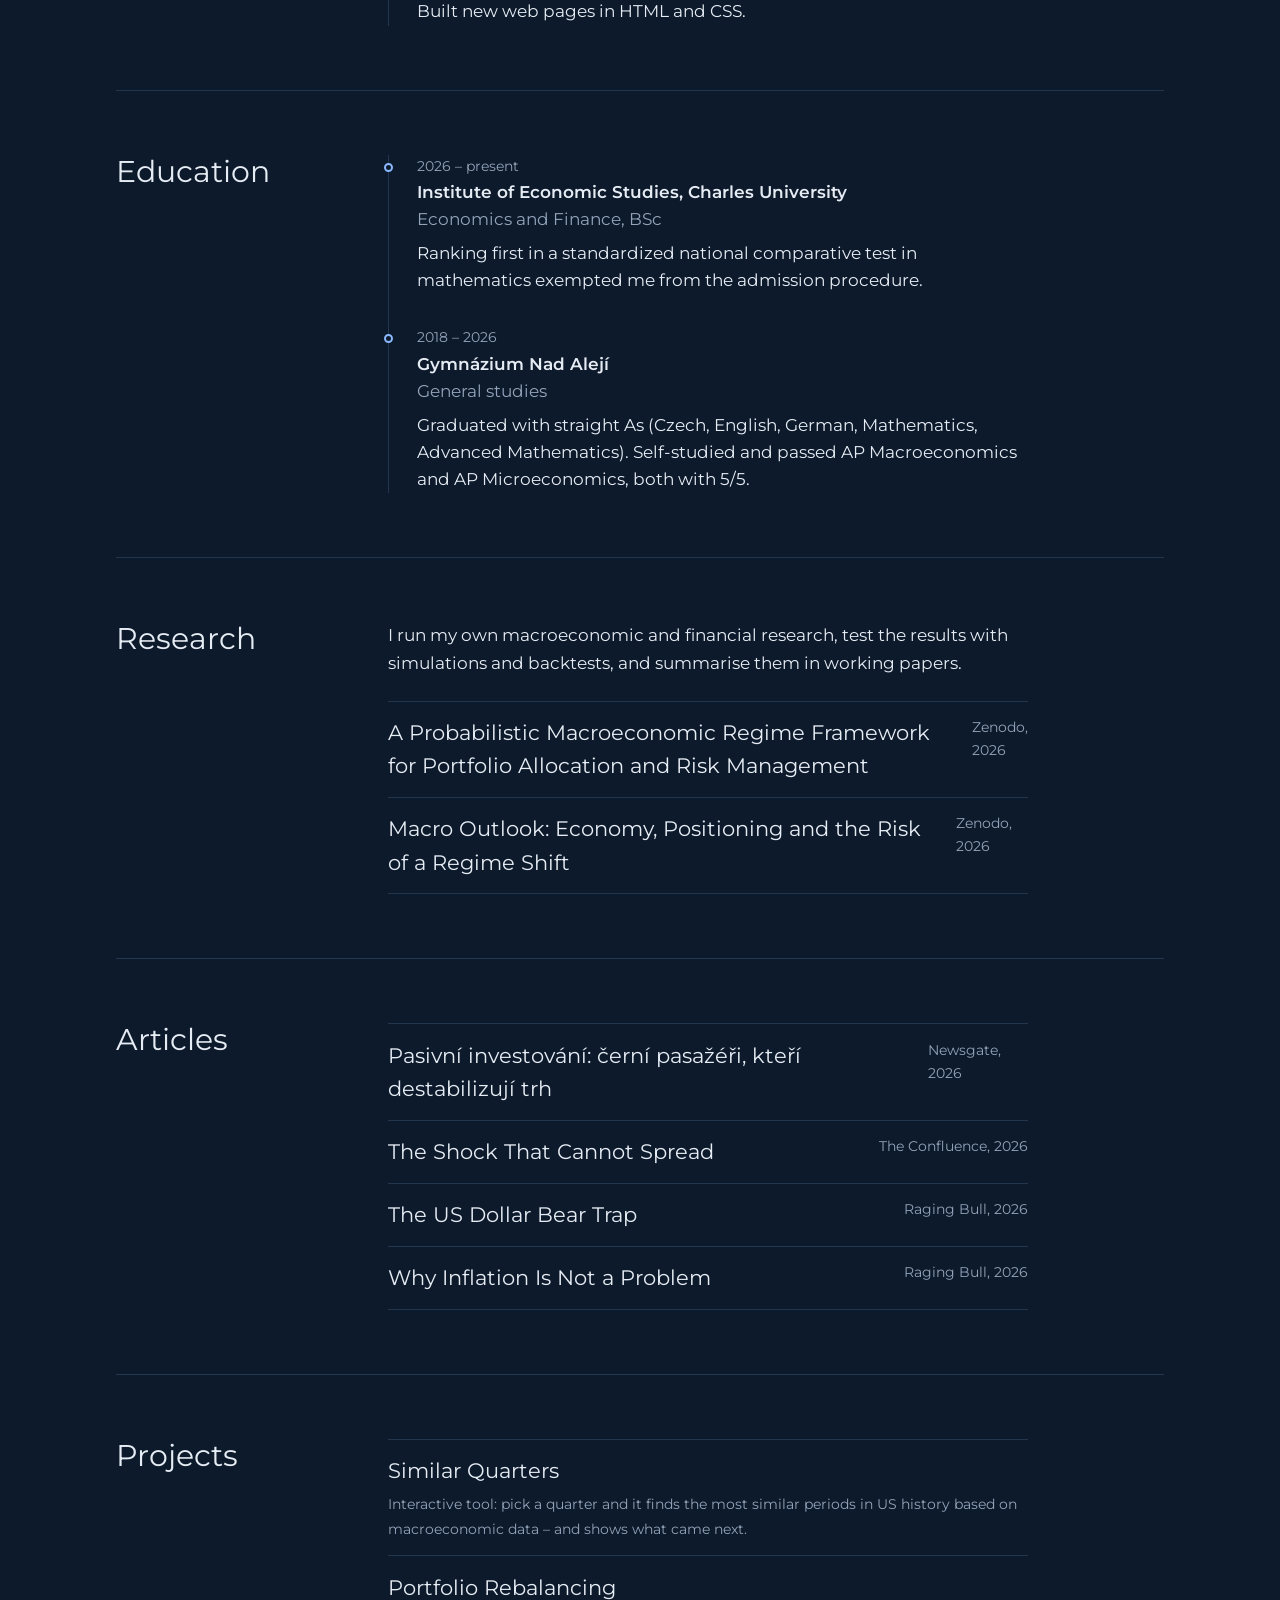
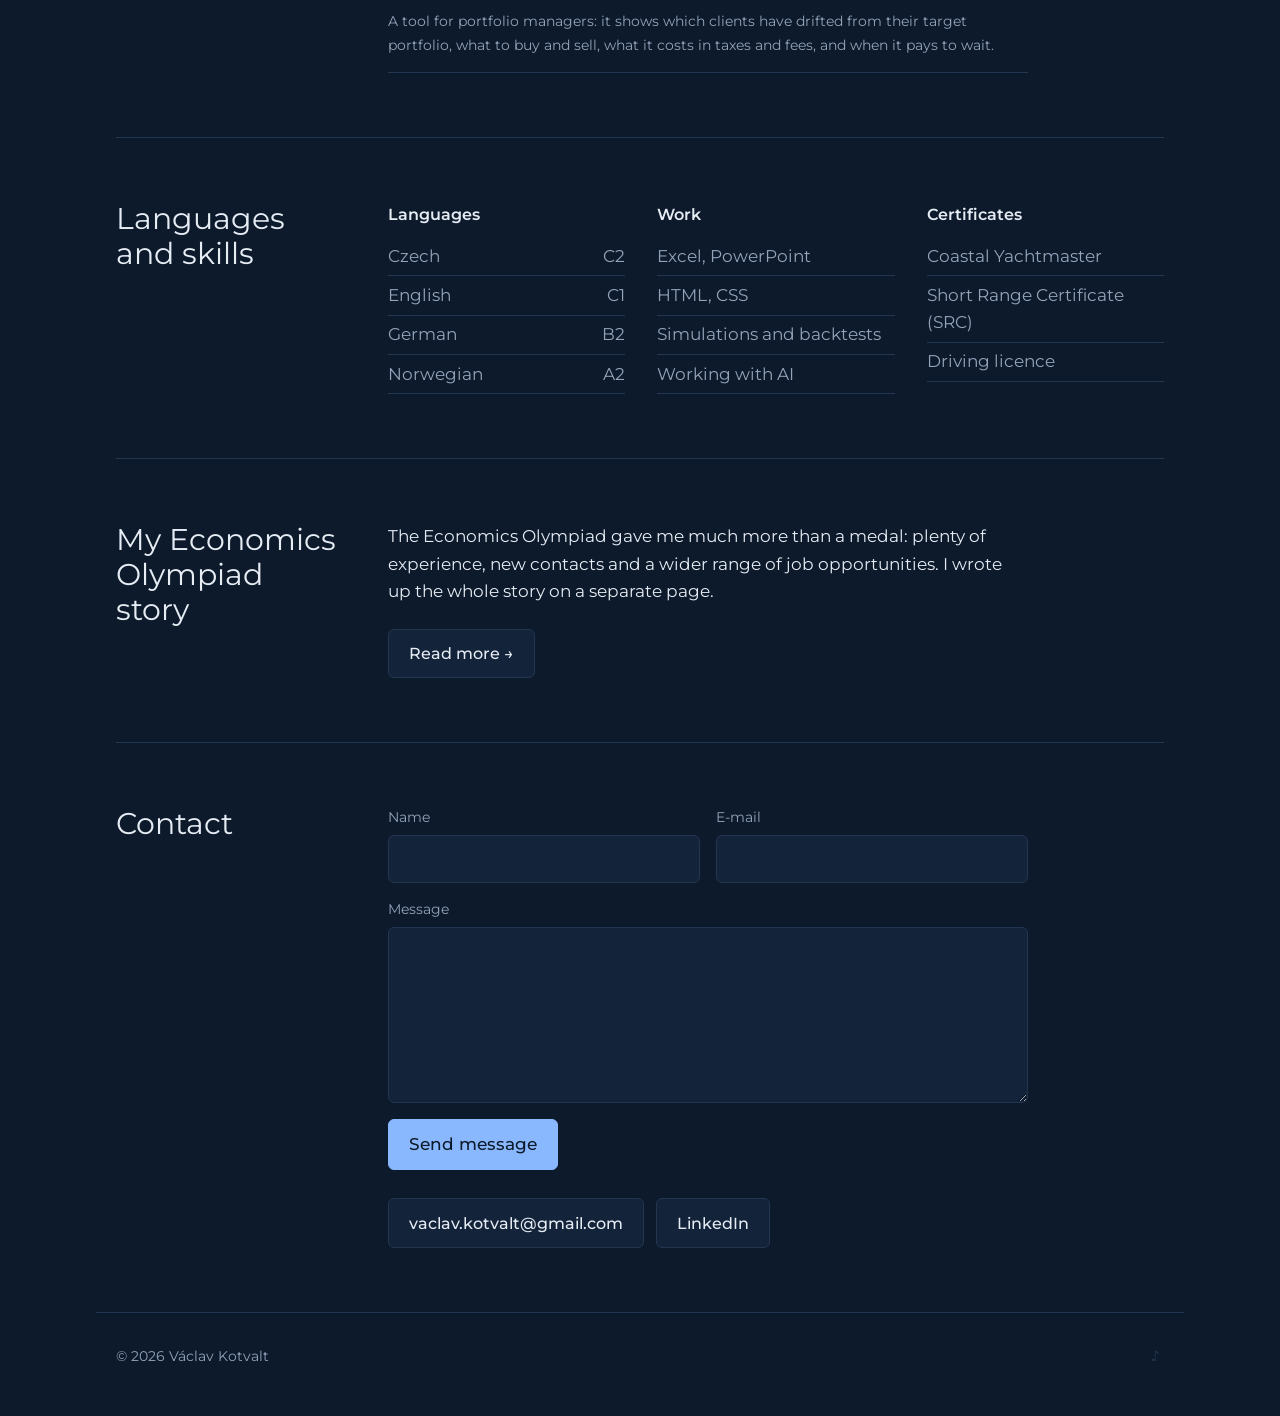
==== commit 97dd8cb4: "Zkušenosti: WOOD & Company od listopadu 2026 Co-Authored-By: Claude Opus 5.5 <noreply@anthropic.com>" ====
--- a/index.html
+++ b/index.html
@@ -403,7 +403,7 @@
     <h2><span class="cs">Zkušenosti</span><span class="en">Experience</span></h2>
     <ol class="timeline">
       <li>
-        <div class="when"><span class="cs">2026 – dosud</span><span class="en">2026 – present</span></div>
+        <div class="when"><span class="cs">Listopad 2026 – dosud</span><span class="en">November 2026 – present</span></div>
         <p class="role">Financial and Macro Analyst</p>
         <p class="org"><a class="eo-link" href="https://www.wood.cz/" target="_blank" rel="noopener">WOOD &amp; Company</a></p>
         <p class="desc"><span class="cs">Finanční a makroekonomické analýzy ve středoevropské investiční bance.</span><span class="en">Financial and macroeconomic analysis at a Central European investment bank.</span></p>
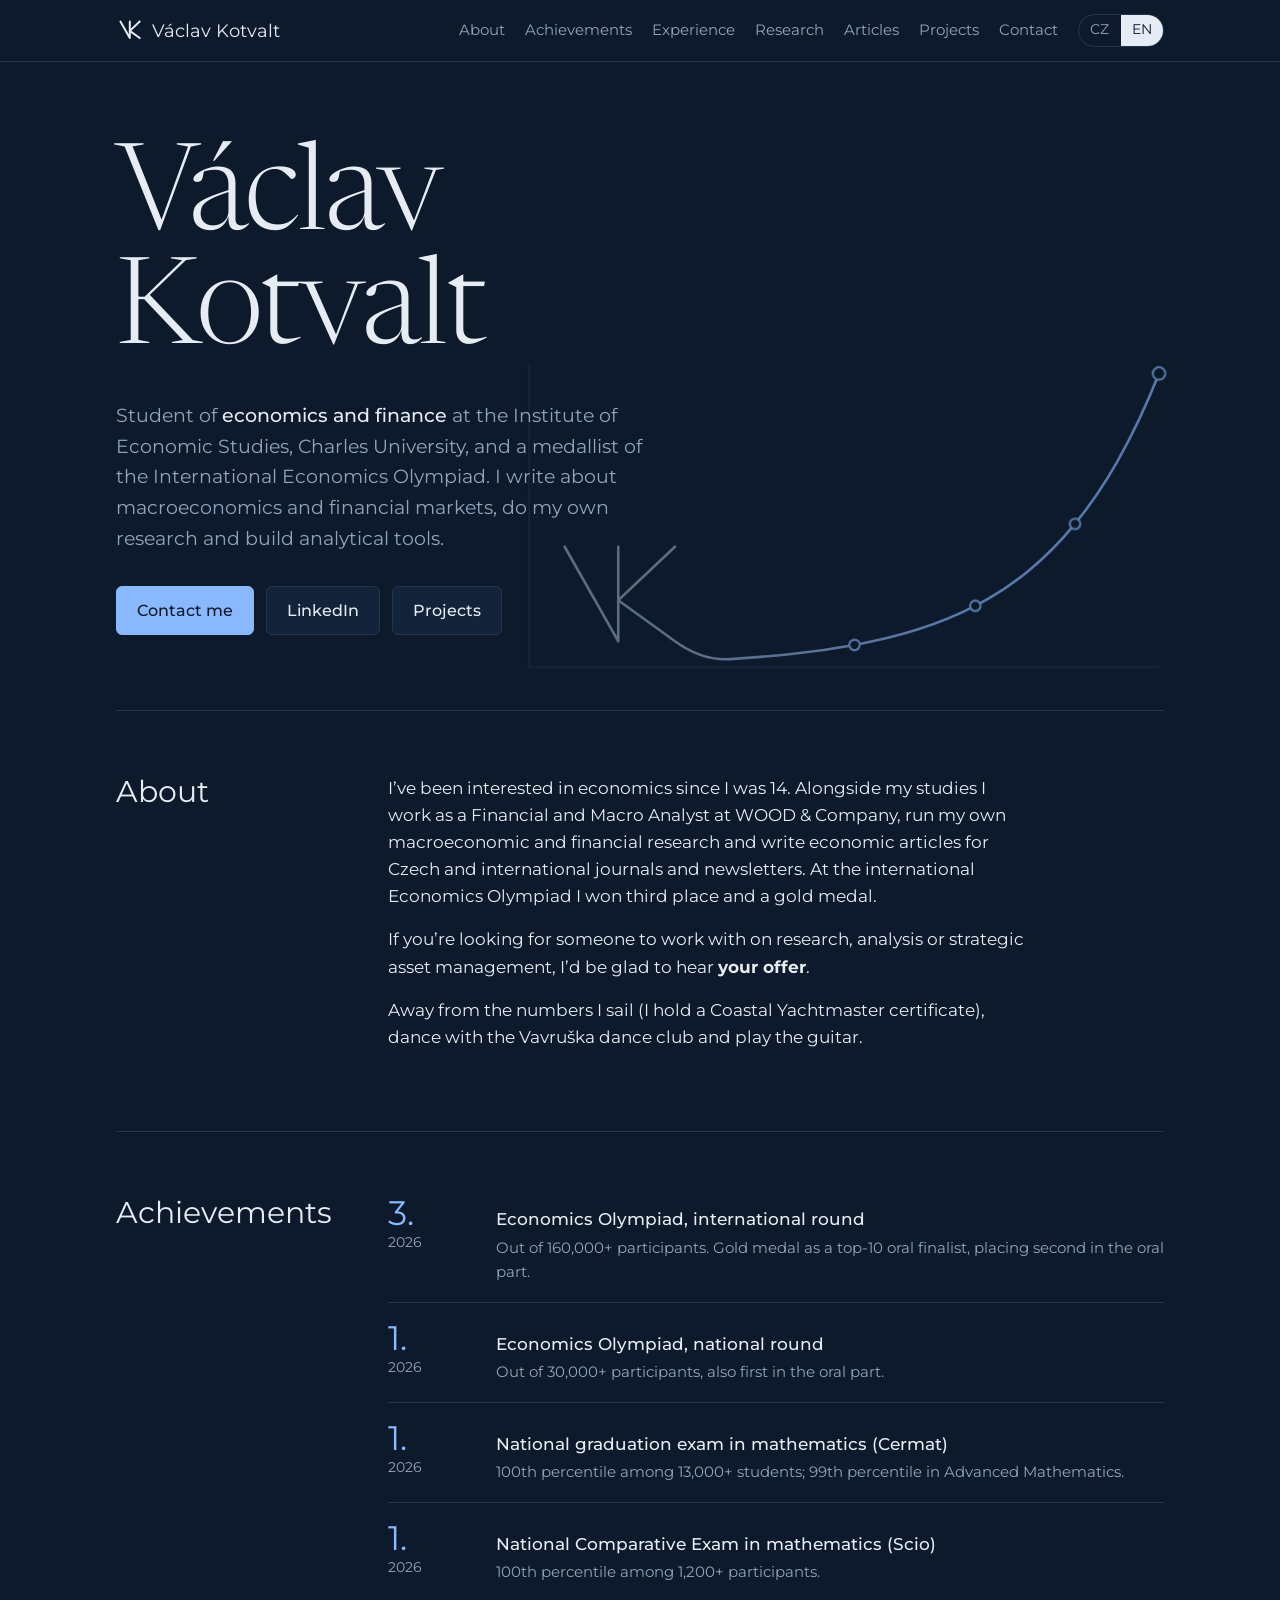
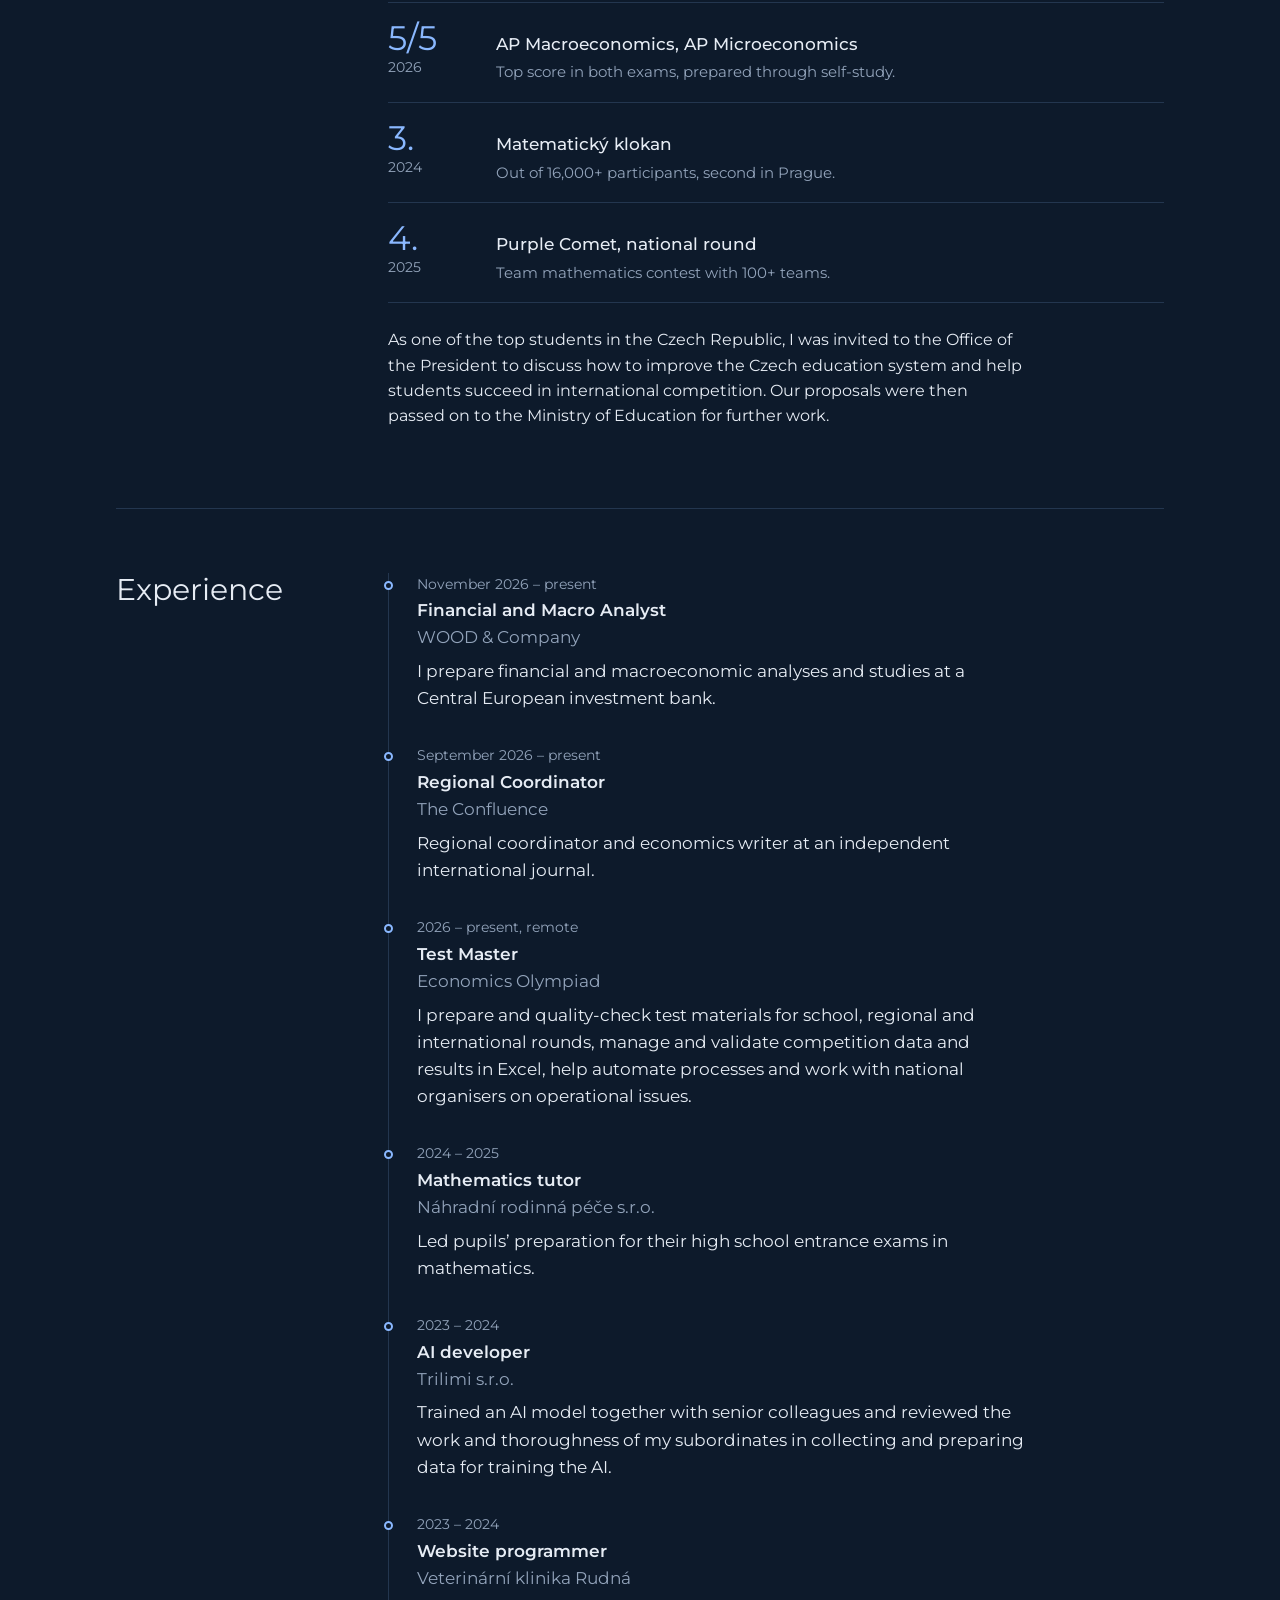
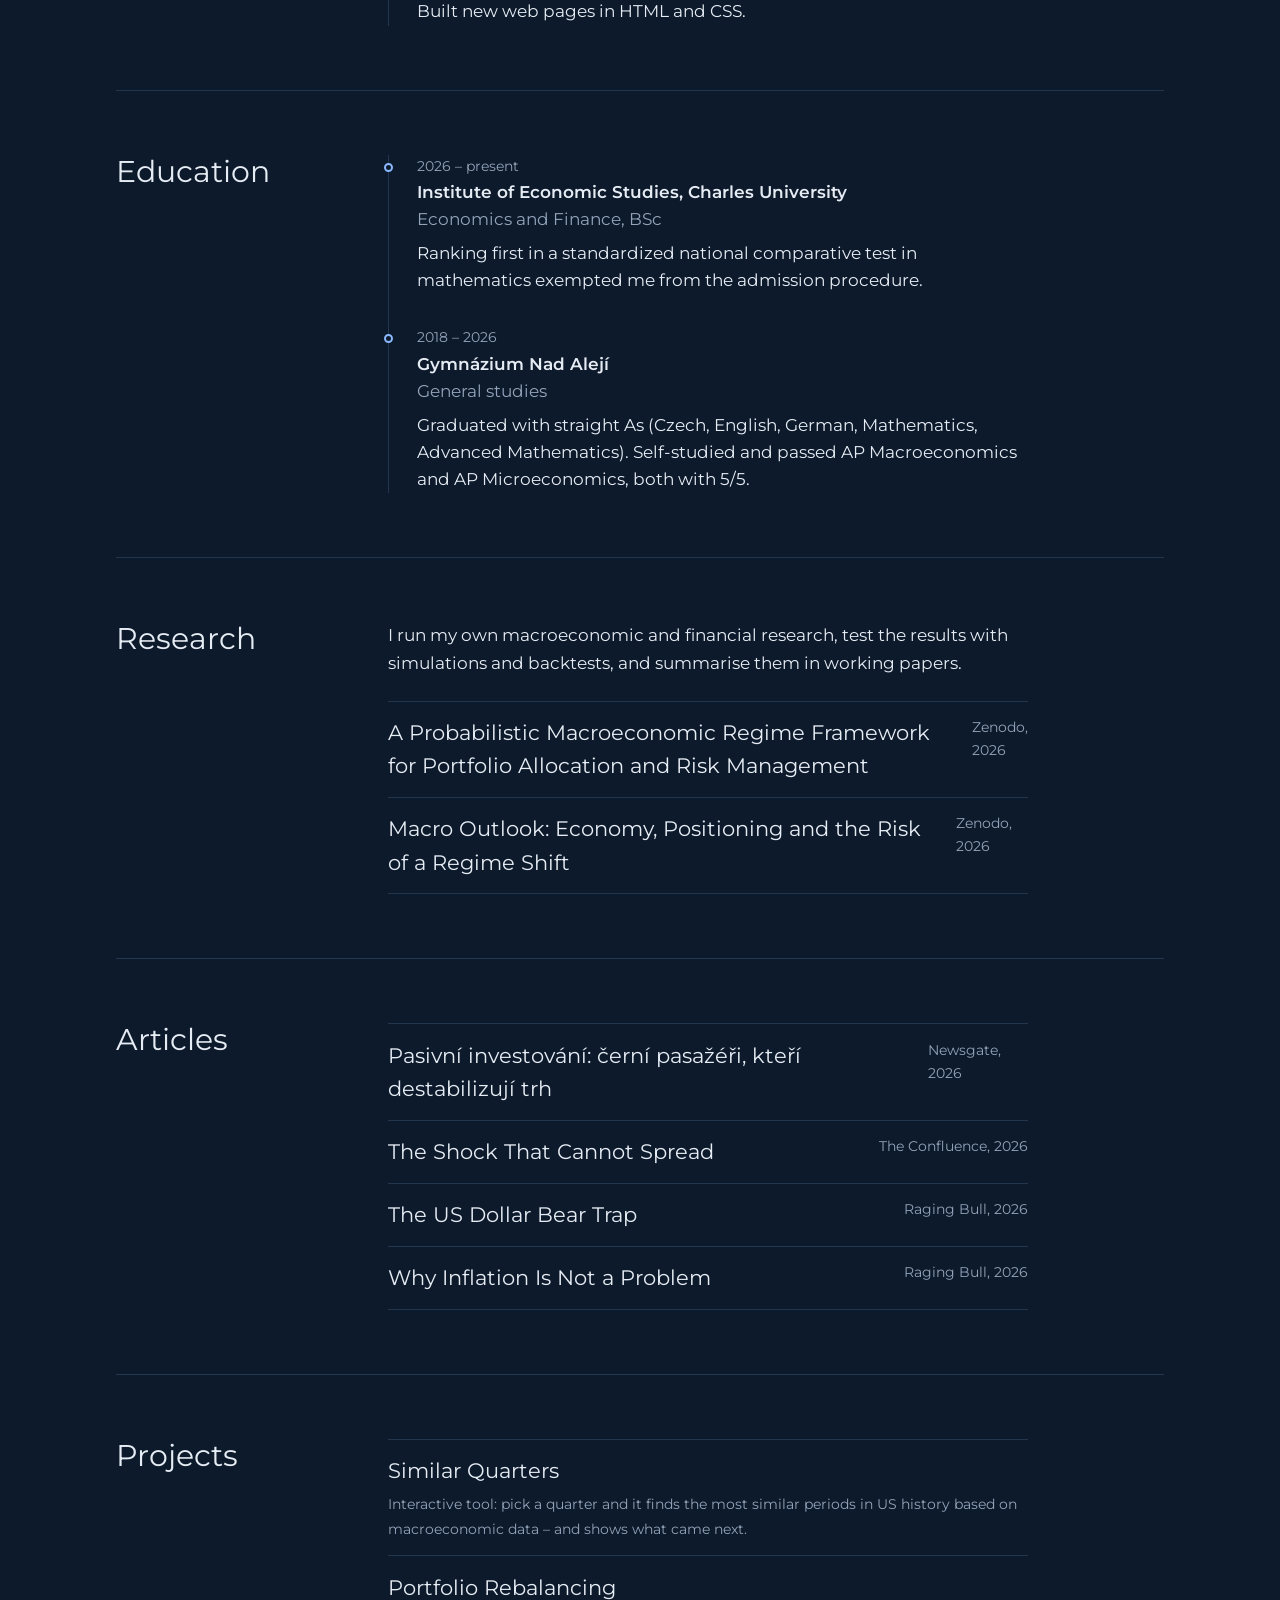
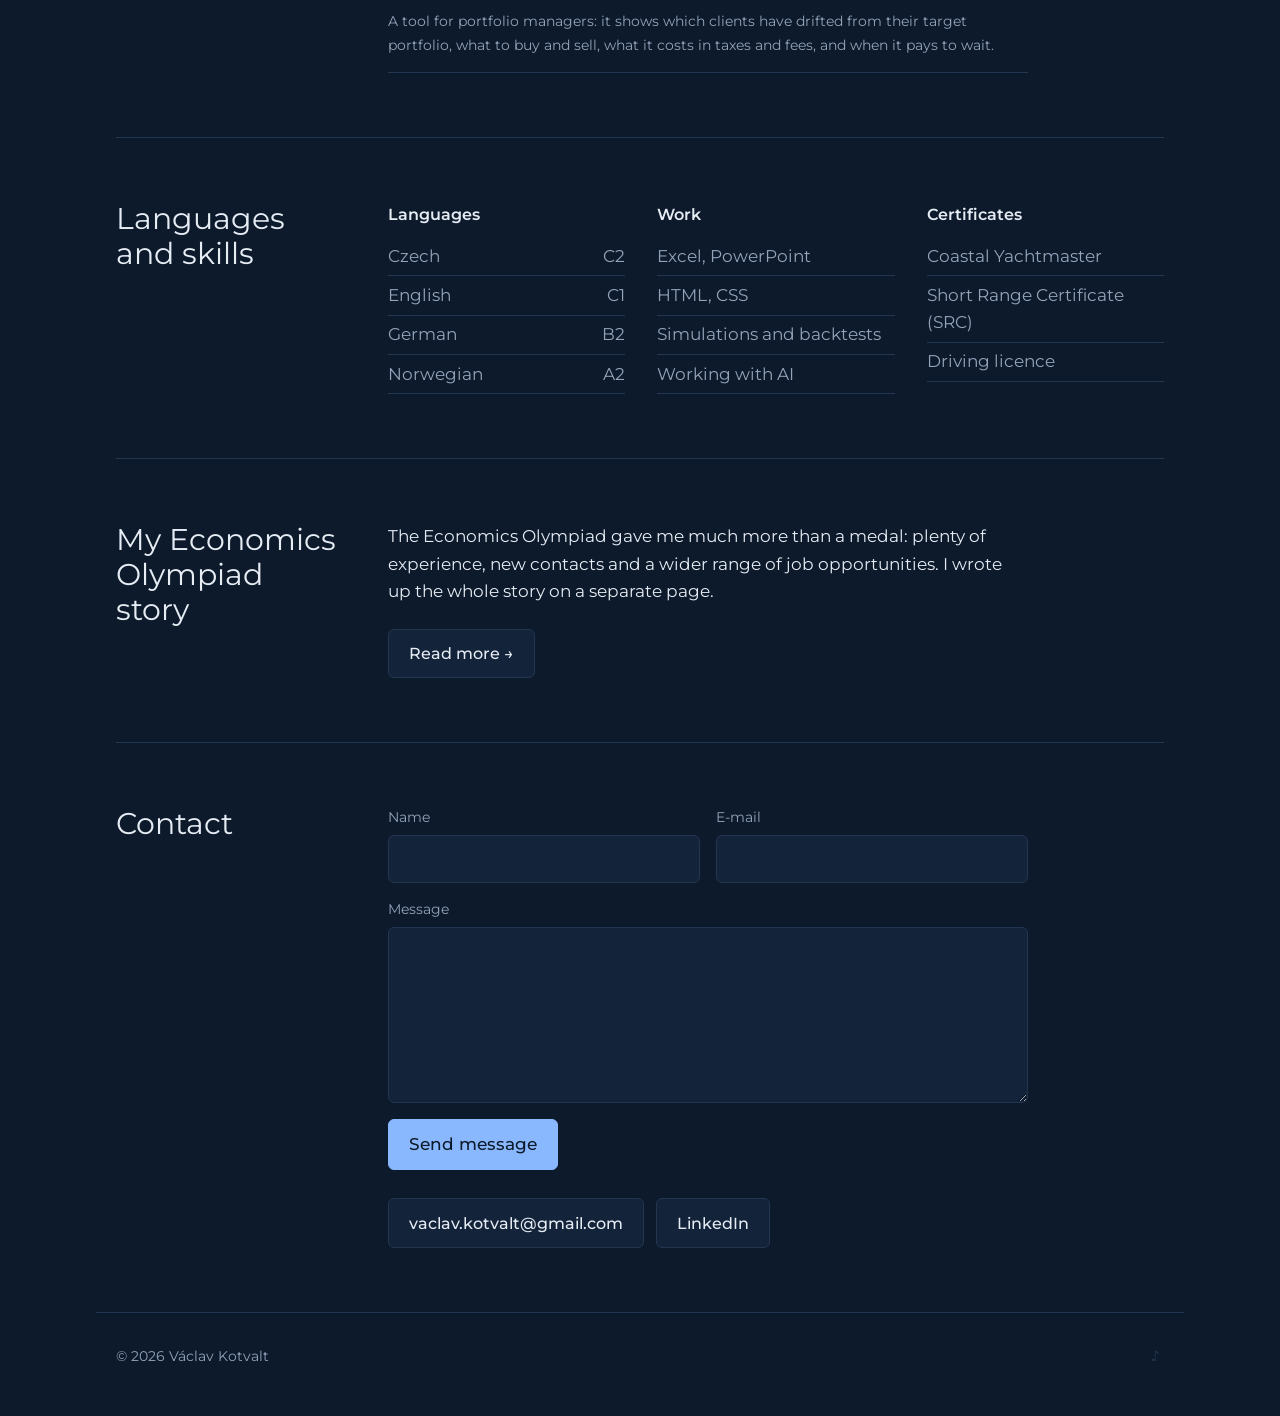
==== commit d1f386ab: "Zkušenosti: popis práce ve WOOD & Company Co-Authored-By: Claude Opus 5.5 <noreply@anthropic.com> Cl" ====
--- a/index.html
+++ b/index.html
@@ -406,7 +406,7 @@
         <div class="when"><span class="cs">Listopad 2026 – dosud</span><span class="en">November 2026 – present</span></div>
         <p class="role">Financial and Macro Analyst</p>
         <p class="org"><a class="eo-link" href="https://www.wood.cz/" target="_blank" rel="noopener">WOOD &amp; Company</a></p>
-        <p class="desc"><span class="cs">Finanční a makroekonomické analýzy ve středoevropské investiční bance.</span><span class="en">Financial and macroeconomic analysis at a Central European investment bank.</span></p>
+        <p class="desc"><span class="cs">Připravuji finanční a makroekonomické analýzy a studie ve středoevropské investiční bance.</span><span class="en">I prepare financial and macroeconomic analyses and studies at a Central European investment bank.</span></p>
       </li>
       <li>
         <div class="when"><span class="cs">Září 2026 – dosud</span><span class="en">September 2026 – present</span></div>
